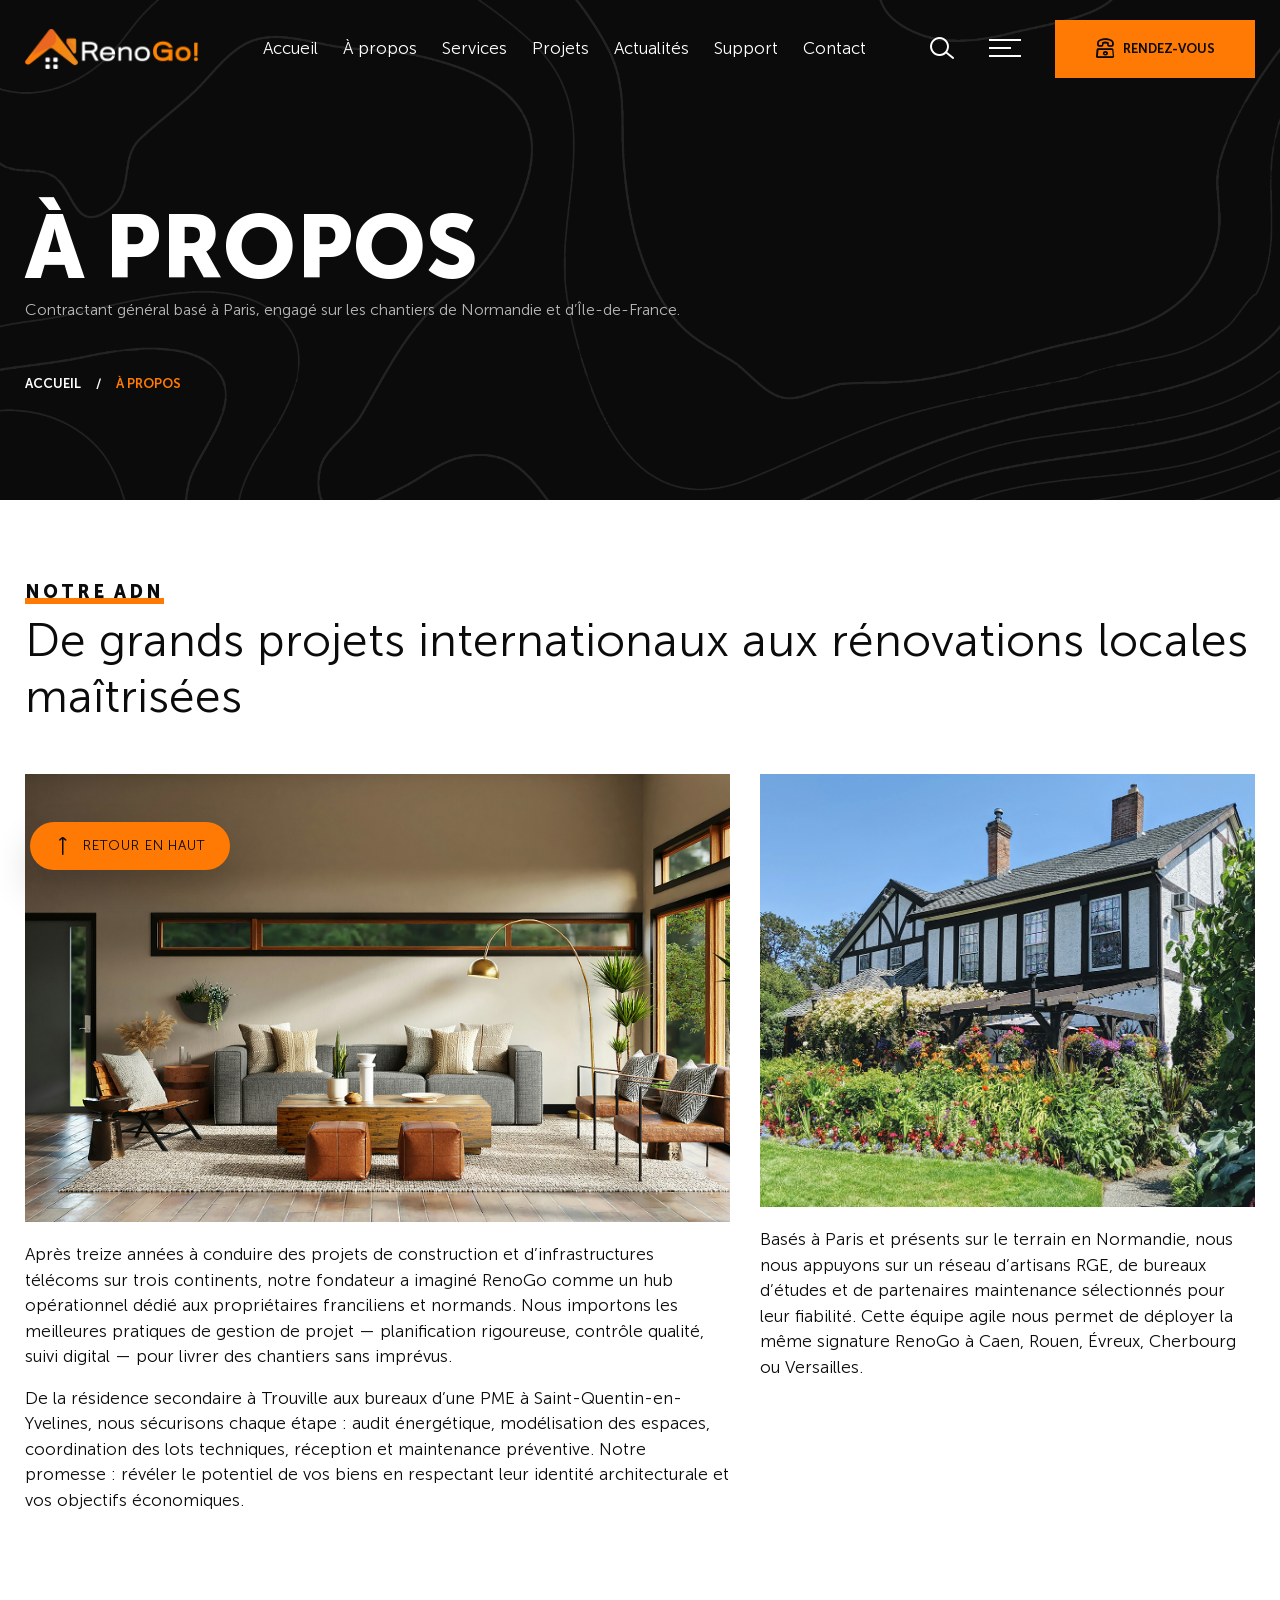
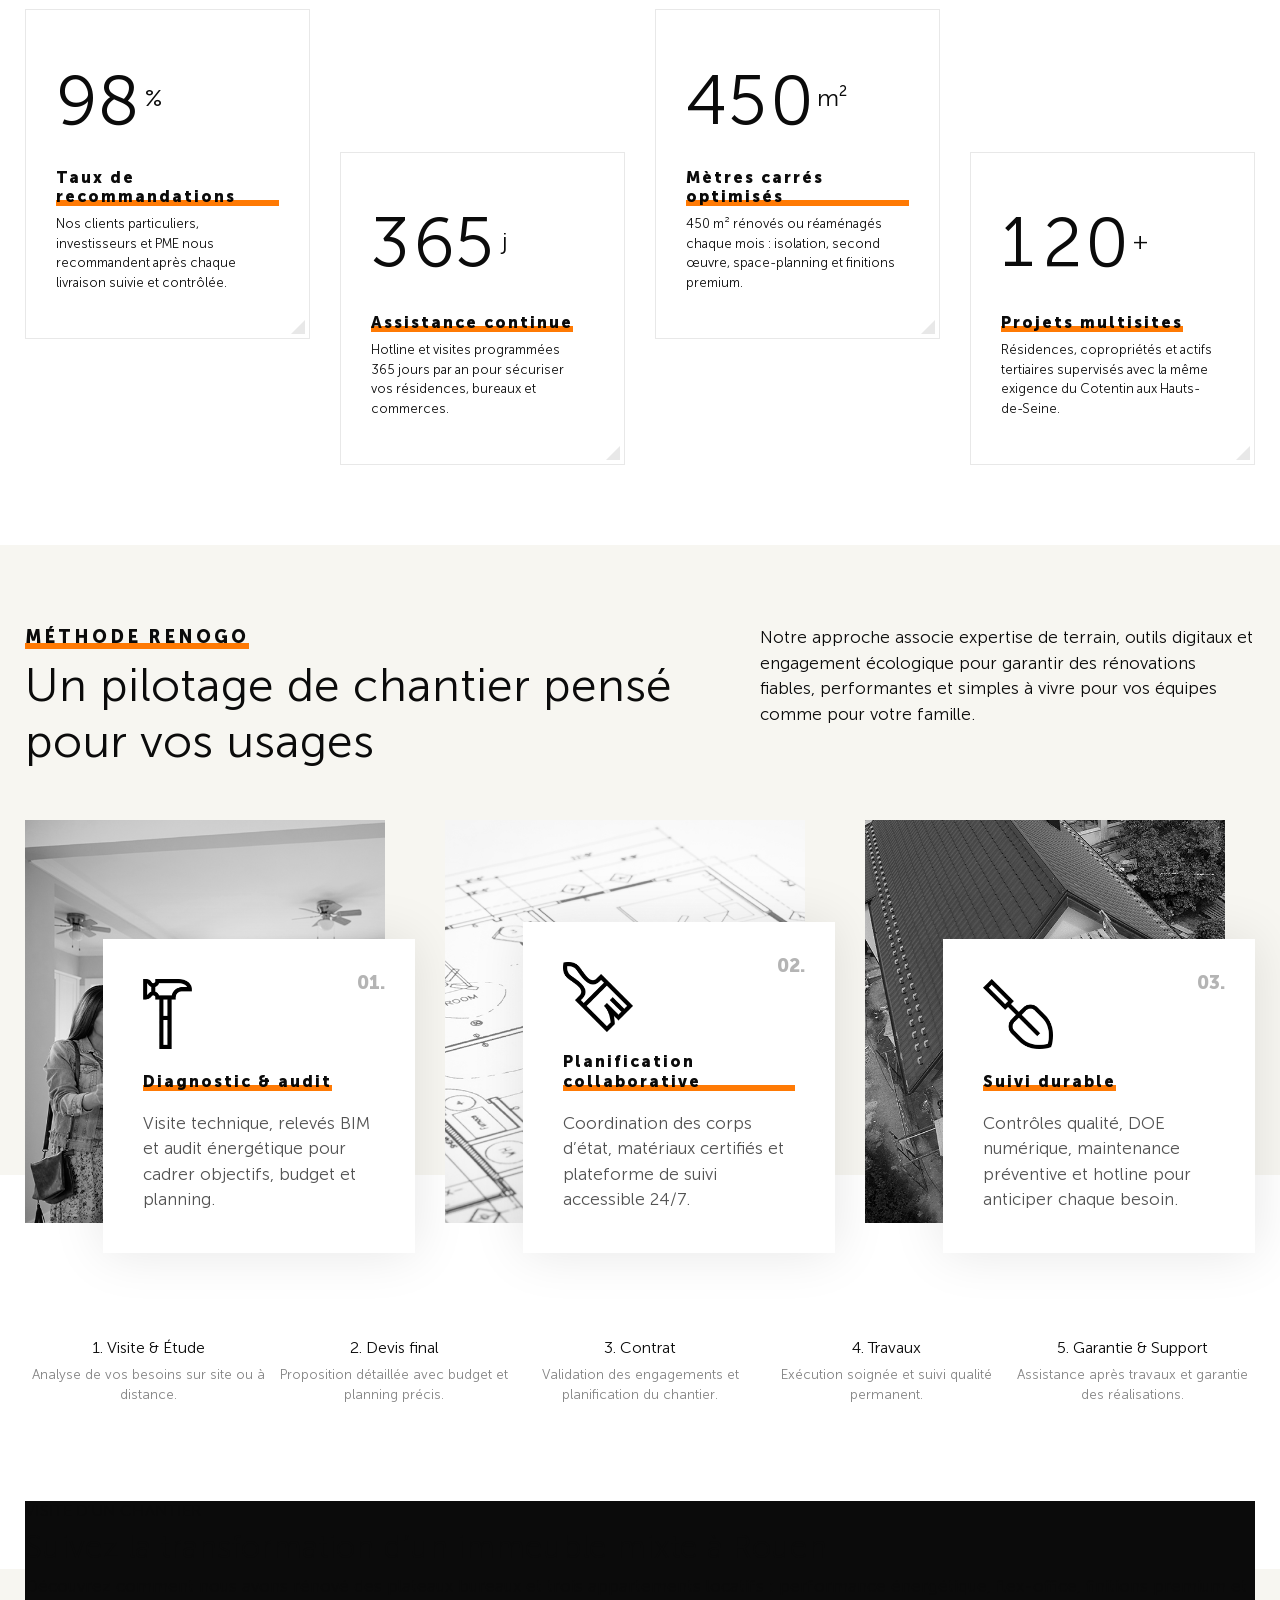
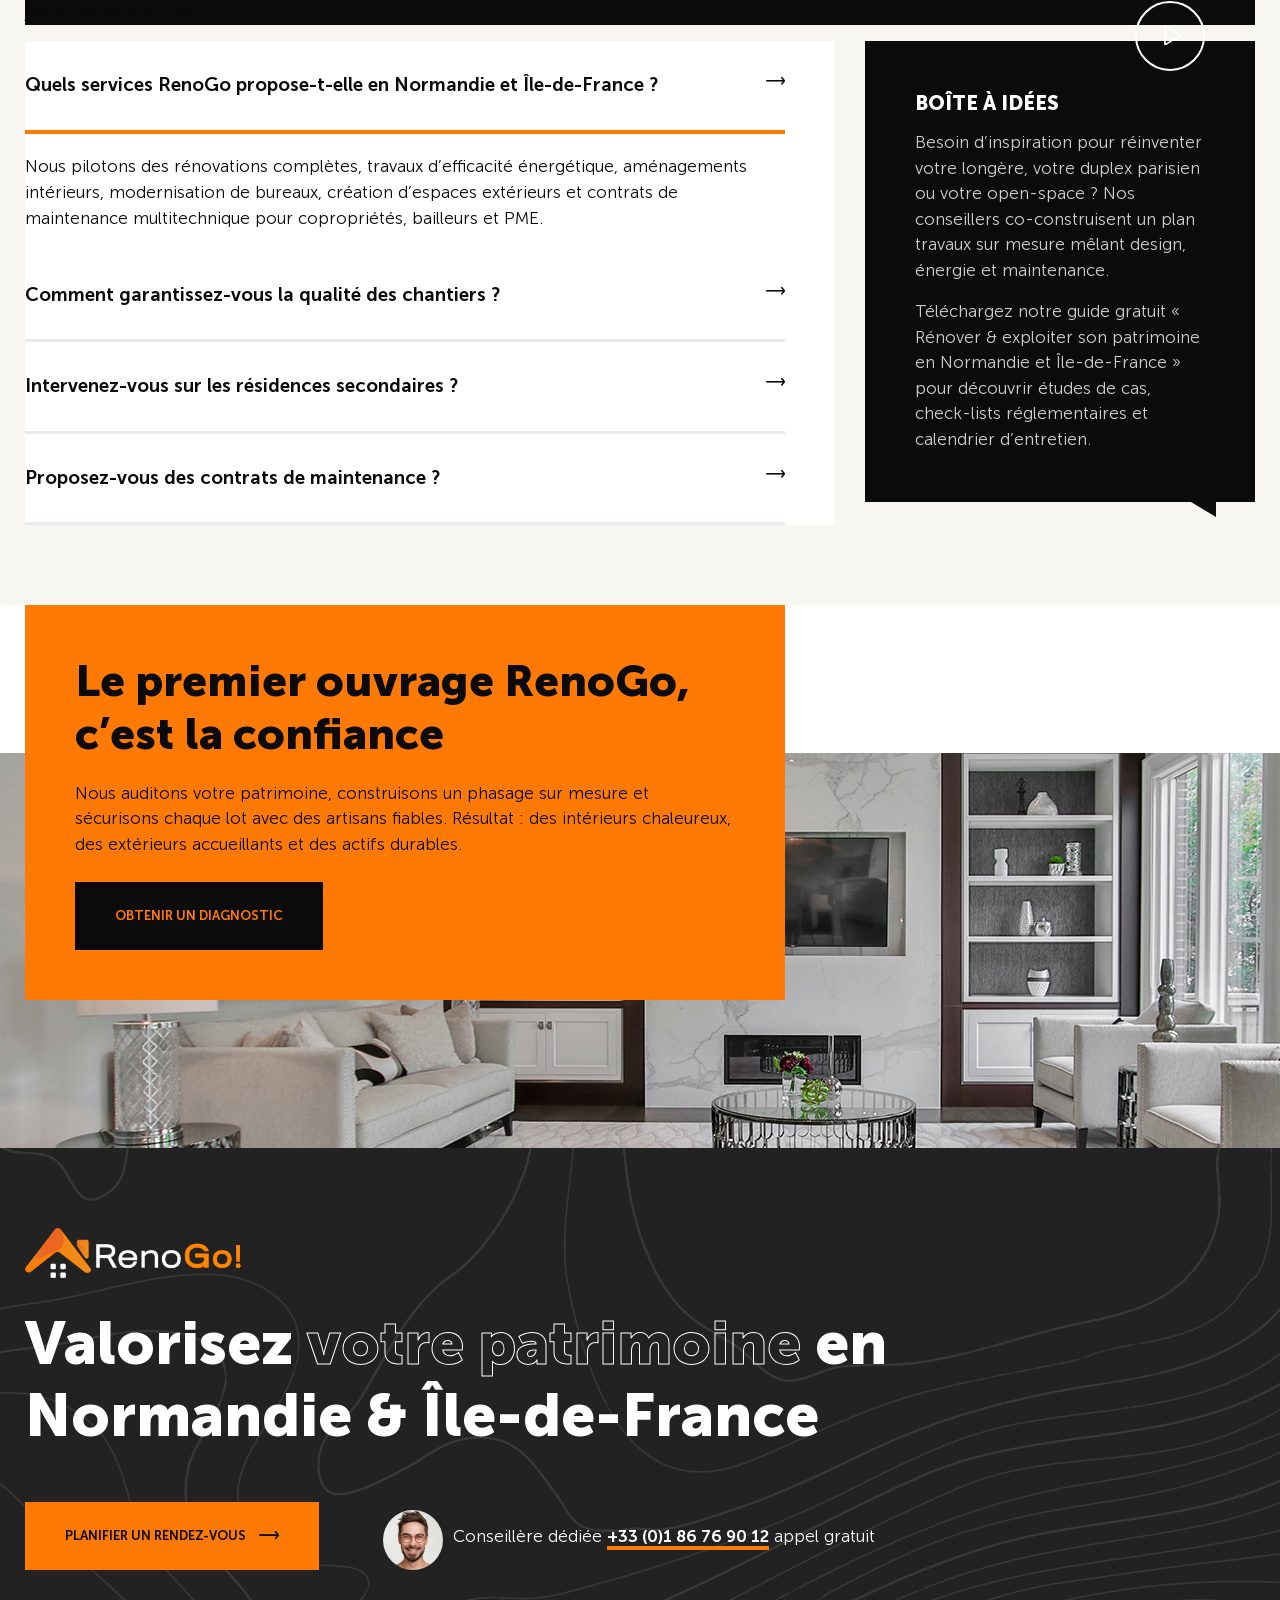
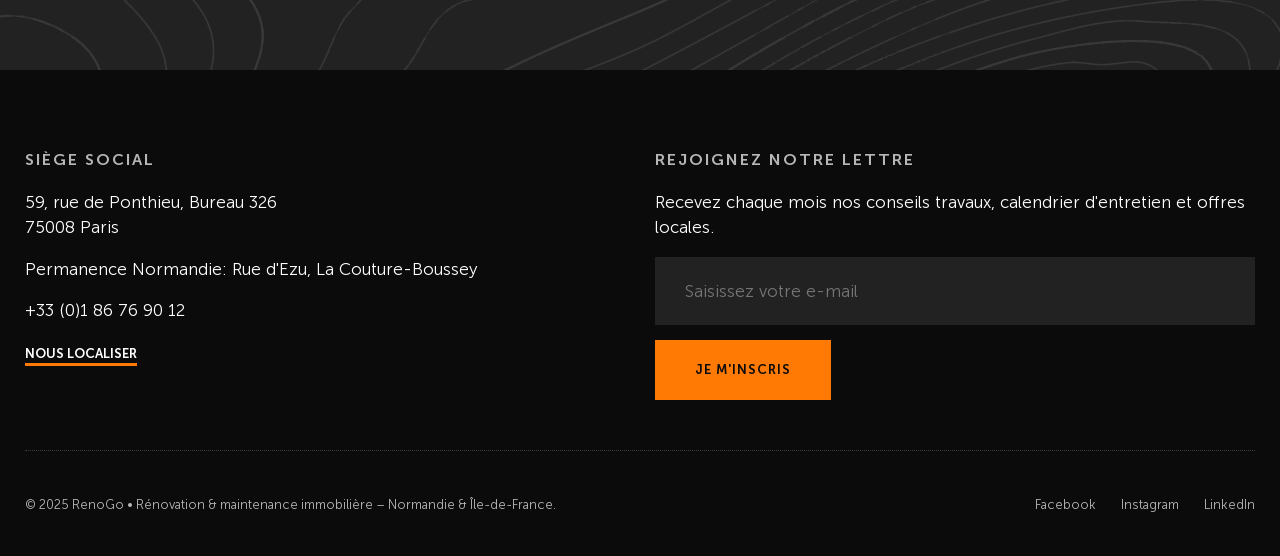
==== about-company.html @ f5f72de5 "steps changes" ====
<!doctype html>
<html lang="en">
<head>
  <meta charset="utf-8">
  <meta name="viewport" content="width=device-width, initial-scale=1, shrink-to-fit=no">
  <meta http-equiv="X-UA-Compatible" content="IE=edge">

  <!-- Primary SEO -->
  <title>À propos de RenoGo • Contractant rénovation & maintenance Normandie – Île-de-France</title>
  <meta name="description" content="Découvrez la vision RenoGo : ingénierie de projets, rénovation énergétique, aménagement d’espaces et maintenance immobilière pour particuliers, PME et bailleurs en Normandie et Île-de-France.">
  <link rel="canonical" href="https://www.renogo.fr/">

  <!-- Indexing -->
  <meta name="robots" content="index, follow, max-snippet:-1, max-image-preview:large, max-video-preview:-1">

  <!-- Language / Region -->
  <meta name="content-language" content="fr-FR">
  <link rel="alternate" href="https://www.renogo.fr/" hreflang="fr-FR">
  <!-- Optional secondary language homepage
  <link rel="alternate" href="https://www.renogo.fr/en/" hreflang="en">
  -->
  <link rel="alternate" href="https://www.renogo.fr/" hreflang="x-default">

  <!-- Theme / PWA basics -->
  <meta name="theme-color" content="#feed01">
  <link rel="manifest" href="/site.webmanifest">

  <!-- Open Graph / Facebook -->
  <meta property="og:locale" content="fr_FR">
  <meta property="og:type" content="website">
  <meta property="og:site_name" content="RenoGo">
  <meta property="og:title" content="À propos de RenoGo • Contractant rénovation Normandie & Île-de-France">
  <meta property="og:description" content="Pilotage de travaux, innovation durable et maintenance immobilière pour logements, bureaux et copropriétés.">
  <meta property="og:url" content="https://www.renogo.fr/">
  <meta property="og:image" content="https://www.renogo.fr/assets/og/renogo-cover.jpg">
  <meta property="og:image:width" content="1200">
  <meta property="og:image:height" content="630">

  <!-- Twitter -->
  <meta name="twitter:card" content="summary_large_image">
  <meta name="twitter:site" content="@renogo">
  <meta name="twitter:title" content="À propos de RenoGo • Contractant rénovation Normandie & Île-de-France">
  <meta name="twitter:description" content="Expertise chantier, efficacité énergétique et services multitechniques pour particuliers et professionnels.">
  <meta name="twitter:image" content="https://www.renogo.fr/assets/og/renogo-cover.jpg">

  <!-- Organization -->
  <meta name="author" content="RenoGo">

  <!-- Favicons (modern set) -->
  <link rel="icon" href="/images/favicon.svg" type="image/svg+xml">
  <link rel="icon" href="/images/favicon-32.png" sizes="32x32" type="image/png">
  <link rel="icon" href="/images/favicon-192.png" sizes="192x192" type="image/png">
  <link rel="apple-touch-icon" href="/images/apple-touch-icon.png" sizes="180x180">
  <meta name="apple-mobile-web-app-title" content="RenoGo">
  <meta name="msapplication-TileColor" content="#feed01">

  <!-- Preconnects (only keep what you really use, e.g., fonts/CDNs) -->
  <!-- <link rel="preconnect" href="https://fonts.gstatic.com" crossorigin> -->
  <!-- <link rel="preconnect" href="https://cdn.jsdelivr.net" crossorigin> -->

  <!-- CSS -->
  <link rel="stylesheet" href="css/lineicons.css">
  <link rel="stylesheet" href="css/odometer.min.css">
  <link rel="stylesheet" href="css/fancybox.min.css">
  <link rel="stylesheet" href="css/swiper.min.css">
  <link rel="stylesheet" href="css/bootstrap.min.css">
  <link rel="stylesheet" href="css/style.css">

  <!-- JSON-LD: Organization / LocalBusiness -->
  <script type="application/ld+json">
  {
    "@context": "https://schema.org",
    "@type": "HomeAndConstructionBusiness",
    "name": "RenoGo",
    "url": "https://www.renogo.fr/",
    "logo": "https://www.renogo.fr/assets/logo/renogo-logo.svg",
    "image": "https://www.renogo.fr/assets/og/renogo-cover.jpg",
    "description": "Rénovation globale, aménagement d’espaces et maintenance immobilière pour maisons, bureaux et copropriétés.",
    "telephone": "+33-1-23-45-67-89",
    "areaServed": "FR",
    "priceRange": "€€",
    "foundingDate": "2025",
    "address": {
      "@type": "PostalAddress",
      "streetAddress": "59, rue de Ponthieu, Bureau 326",
      "postalCode": "75008",
      "addressLocality": "Paris",
      "addressRegion": "Île-de-France",
      "addressCountry": "FR"
    },
    "sameAs": [
      "https://www.linkedin.com/company/renogo",
      "https://facebook.com/renogo",
      "https://instagram.com/renogo"
    ],
    "makesOffer": [{
      "@type": "Offer",
      "itemOffered": {
        "@type": "Service",
        "name": "Rénovation de salle de bain"
      }
    },{
      "@type": "Offer",
      "itemOffered": {
        "@type": "Service",
        "name": "Rénovation de cuisine"
      }
    },{
      "@type": "Offer",
      "itemOffered": {
        "@type": "Service",
        "name": "Peinture & finitions"
      }
    },{
      "@type": "Offer",
      "itemOffered": {
        "@type": "Service",
        "name": "Isolation & efficacité énergétique"
      }
    }]
  }
  </script>

  <!-- JSON-LD: WebSite with SearchAction (if you have on-site search) -->
  <script type="application/ld+json">
  {
    "@context": "https://schema.org",
    "@type": "WebSite",
    "name": "RenoGo",
    "url": "https://www.renogo.fr/",
    "potentialAction": {
      "@type": "SearchAction",
      "target": "https://www.renogo.fr/recherche?q={recherche}",
      "query-input": "required name=recherche"
    }
  }
  </script>
<!-- ===== ASIDE (mobile drawer) ===== -->
<aside class="side-widget">
  <div class="inner">
    <div class="logo">
      <a href="index.html"><img src="images/logo.png" alt="Logo RenoGo"></a>
    </div>

    <div class="hide-mobile">
      <p>
        RenoGo accompagne vos projets de rénovation et d’entretien en Normandie :
        <u>électricité & éclairage</u>, <u>peinture & sols</u>, <u>cloisons & isolation</u>,
        <u>jardinage & aménagement paysager</u>, ainsi que <u>domotique / maison intelligente</u>.
        Des chantiers propres, des délais tenus, un suivi de proximité.
      </p>

      <figure class="gallery">
        <img src="images/slide02.jpg" alt="Avant / après — séjour rénové à Rouen">
        <img src="images/slide03.jpg" alt="Aménagement paysager et terrasse bois à Évreux">
      </figure>

      <h6 class="widget-title">ADRESSE</h6>
      <address class="address">
        <p>59, rue de Ponthieu, Bureau 326<br>75008 Paris</p>
        <p>Coordination des projets en Île-de-France<br>
           Interventions en Normandie (Rouen, Caen, Évreux…)</p>
        <p>+33 2 32 00 00 05</p>
      </address>

      <h6 class="widget-title">SUIVEZ-NOUS</h6>
      <ul class="social-media">
        <li><a href="#" rel="nofollow noopener">Facebook</a></li>
        <li><a href="#" rel="nofollow noopener">Pinterest</a></li>
        <li><a href="#" rel="nofollow noopener">Instagram</a></li>
      </ul>
    </div>
    <!-- end hide-mobile -->

    <!-- MOBILE MENU (shown inside drawer) -->
    <div class="show-mobile">
      <nav class="site-menu" aria-label="Menu principal mobile">
        <ul>
          <li><a href="index.html">Accueil</a></li>
          <li class="has-children">
         <a href="about-company.html">À propos</a></a>
          </li>
          <li><a href="services.html">Services</a></li>
          <li><a href="projects.html">Projets</a></li>
          <li><a href="news.html">Actualités</a></li>
          <li><a href="https://renogo.atlassian.net/servicedesk/customer/portal/2">Support</a></li>
          <li><a href="contact.html">Contact</a></li>
        </ul>
      </nav>
    </div>
    <!-- end show-mobile -->

    <small>© RenoGo</small>
  </div>
  <!-- end inner -->
</aside>
<!-- end side-widget -->


<!-- ===== NAVBAR (desktop / tablet) ===== -->
<nav class="navbar">
  <div class="container">
    <div class="logo">
      <a href="index.html"><img src="images/logo.png" alt="Logo RenoGo"></a>
    </div>

    <div class="site-menu" aria-label="Menu principal">
      <ul>
        <li><a href="index.html">Accueil</a></li>
        <li class="has-children">
          <a href="about-company.html">À propos</a>
        </li>
        <li><a href="services.html">Services</a></li>
        <li><a href="projects.html">Projets</a></li>
        <li><a href="news.html">Actualités</a></li>
        <li><a href="https://renogo.atlassian.net/servicedesk/customer/portal/2">Support</a></li>
        <li><a href="contact.html">Contact</a></li>
      </ul>
    </div>
    <!-- end site-menu -->

    <div class="search"><i class="lni lni-search-alt"></i></div>

    <div class="hamburger" aria-controls="mobile-menu" aria-expanded="false">
      <div id="hamburger"><span></span><span></span><span></span></div>
      <div id="cross"><span></span><span></span></div>
    </div>

    <a href="https://outlook.office.com/book/RDVRenoGo@renogo.fr/?ismsaljsauthenabled" class="navbar-button" target="_blank" rel="noopener">
      <i class="lni lni-phone-set"></i> <span>RENDEZ-VOUS</span>
    </a>
  </div>
</nav>
<!-- end navbar -->
<header class="page-header">
  <div class="container">
    <h1>À PROPOS</h1>
          <h6>Contractant général basé à Paris, engagé sur les chantiers de Normandie et d’Île-de-France.</h6>
          <ul>
                <li><a href="#">ACCUEIL</a></li>
                <li>À PROPOS</li>
          </ul>
  </div>
  <!-- end container -->
</header>
<!-- end page-header -->
<section class="content-section no-bottom-spacing">
  <div class="container">
    <div class="row">
                <div class="col-12">
                         <div class="section-title text-left">
          <h6>NOTRE ADN</h6>
          <h2>De grands projets internationaux aux rénovations locales maîtrisées</h2>
        </div>
        <!-- end section-title -->
                </div>
                <!-- end col-12 -->
                <div class="col-md-7">
                <figure><img src="images/salon.jpg" alt="Équipe RenoGo en intervention"></figure>
                        <p>Après treize années à conduire des projets de construction et d’infrastructures télécoms sur trois continents, notre fondateur a imaginé RenoGo comme un hub opérationnel dédié aux propriétaires franciliens et normands. Nous importons les meilleures pratiques de gestion de projet — planification rigoureuse, contrôle qualité, suivi digital — pour livrer des chantiers sans imprévus.</p>
                        <p>De la résidence secondaire à Trouville aux bureaux d’une PME à Saint-Quentin-en-Yvelines, nous sécurisons chaque étape : audit énergétique, modélisation des espaces, coordination des lots techniques, réception et maintenance préventive. Notre promesse : révéler le potentiel de vos biens en respectant leur identité architecturale et vos objectifs économiques.</p>
                </div>
                <!-- end col-7 -->
                <div class="col-md-5">
                <figure><img src="images/jardin-a-propos.jpg" alt="Services RenoGo"></figure>
                        <p>Basés à Paris et présents sur le terrain en Normandie, nous nous appuyons sur un réseau d’artisans RGE, de bureaux d’études et de partenaires maintenance sélectionnés pour leur fiabilité. Cette équipe agile nous permet de déployer la même signature RenoGo à Caen, Rouen, Évreux, Cherbourg ou Versailles.</p>
                </div>
                <!-- end col-5 -->
          </div>
    <!-- end row -->
  </div>
  <!-- end container -->
</section>
<!-- end content-section -->
<section class="content-section ">
  <div class="container">
    <div class="row">
      <div class="col-lg-3 col-md-6">
        <div class="counter-box"> <span class="odometer" data-count="98" data-status="yes">0</span> <span class="value">%</span>
          <h6>Taux de recommandations</h6>
          <p>Nos clients particuliers, investisseurs et PME nous recommandent après chaque livraison suivie et contrôlée.</p>
        </div>
        <!-- end counter-box -->
      </div>
      <!-- end col-3 -->
      <div class="col-lg-3 col-md-6">
        <div class="counter-box"> <span class="odometer" data-count="365" data-status="yes">0</span> <span class="value">j</span>
          <h6>Assistance continue</h6>
          <p>Hotline et visites programmées 365 jours par an pour sécuriser vos résidences, bureaux et commerces.</p>
        </div>
        <!-- end counter-box -->
      </div>
      <!-- end col-3 -->
      <div class="col-lg-3 col-md-6">
        <div class="counter-box"> <span class="odometer" data-count="450" data-status="yes">0</span> <span class="value">m²</span>
          <h6>Mètres carrés optimisés</h6>
          <p>450 m² rénovés ou réaménagés chaque mois : isolation, second œuvre, space-planning et finitions premium.</p>
        </div>
        <!-- end counter-box -->
      </div>
      <!-- end col-3 -->
      <div class="col-lg-3 col-md-6">
        <div class="counter-box"> <span class="odometer" data-count="120" data-status="yes">0</span> <span class="value">+</span>
          <h6>Projets multisites</h6>
          <p>Résidences, copropriétés et actifs tertiaires supervisés avec la même exigence du Cotentin aux Hauts-de-Seine.</p>
        </div>
        <!-- end counter-box -->
      </div>
      <!-- end col-3 -->
    </div>
    <!-- end row -->
  </div>
  <!-- end container -->
</section>
<!-- end content-section -->
<section class="content-section white-space-bottom" data-background="#f7f6f1">
  <div class="container">
    <div class="row">
                <div class="col-lg-7">
        <div class="section-title text-left">
          <h6>MÉTHODE RENOGO</h6>
          <h2>Un pilotage de chantier pensé pour vos usages</h2>
        </div>
        <!-- end section-title -->
      </div>
      <!-- end col-7 -->
      <div class="col-lg-5">
        <p>Notre approche associe expertise de terrain, outils digitaux et engagement écologique pour garantir des rénovations fiables, performantes et simples à vivre pour vos équipes comme pour votre famille.</p>
      </div>
      <!-- end col-5 -->
                <div class="col-lg-4">
                <div class="step-box">
                        <figure class="image"><img src="images/step011.jpg" alt="Étude personnalisée RenoGo"></figure>
                        <div class="content">
                                <span>01.</span>
                        <figure class="icon"><img src="images/icon01.png" alt="Icône écoute"></figure>
                                <h6>Diagnostic & audit</h6>
                                <p>Visite technique, relevés BIM et audit énergétique pour cadrer objectifs, budget et planning.</p>
                        </div>
                                <!-- end content -->
                        </div>
                        <!-- end step-box -->
                </div>
                <!-- end col-4 -->
                <div class="col-lg-4">
                        <div class="step-box">
                        <figure class="image"><img src="images/step012.jpg" alt="Chantier coordonné"></figure>
                        <div class="content">
                                <span>02.</span>
                        <figure class="icon"><img src="images/icon02.png" alt="Icône organisation"></figure>
                                <h6>Planification collaborative</h6>
                                <p>Coordination des corps d’état, matériaux certifiés et plateforme de suivi accessible 24/7.</p>
                        </div>
                                <!-- end content -->
                        </div>
                        <!-- end step-box -->
                </div>
                <!-- end col-4 -->
                <div class="col-lg-4">
                        <div class="step-box">
                        <figure class="image"><img src="images/step013.jpg" alt="Partenariat durable"></figure>
                        <div class="content">
                                <span>03.</span>
                        <figure class="icon"><img src="images/icon03.png" alt="Icône partenariat"></figure>
                                <h6>Suivi durable</h6>
                                <p>Contrôles qualité, DOE numérique, maintenance préventive et hotline pour anticiper chaque besoin.</p>
                        </div>
                                <!-- end content -->
                        </div>
                        <!-- end step-box -->
                </div>
                <!-- end col-4 -->
          </div>
          <!-- end row -->
  </div>
  <!-- end container -->
</section>
<!-- end content-section -->
<div class="content-section no-spacing">
  <div class="container">
    <div class="row no-gutters process-steps">
      <div class="col">
        <div class="sales-team">
          <div class="infos">
            <h6>1. Visite & Étude</h6>
            <small>Analyse de vos besoins sur site ou à distance.</small>
          </div>
        </div>
      </div>
      <div class="col">
        <div class="sales-team">
          <div class="infos">
            <h6>2. Devis final</h6>
            <small>Proposition détaillée avec budget et planning précis.</small>
          </div>
        </div>
      </div>
      <div class="col">
        <div class="sales-team">
          <div class="infos">
            <h6>3. Contrat</h6>
            <small>Validation des engagements et planification du chantier.</small>
          </div>
        </div>
      </div>
      <div class="col">
        <div class="sales-team">
          <div class="infos">
            <h6>4. Travaux</h6>
            <small>Exécution soignée et suivi qualité permanent.</small>
          </div>
        </div>
      </div>
      <div class="col">
        <div class="sales-team">
          <div class="infos">
            <h6>5. Garantie & Support</h6>
            <small>Assistance après travaux et garantie des réalisations.</small>
          </div>
        </div>
      </div>
    </div>
    <!-- end row -->
  </div>
  <!-- end container -->
</div>
<!-- end content-section -->
<section class="content-section white-space-top" data-background="#f7f6f1">
  <div class="container">
    <div class="row">
      <div class="col-12">
        <div class="video-box"> <a href="videos/video01.mp4" data-fancybox data-width="640" data-height="360" class="play-btn"><i class="lni lni-play"></i></a>
          <h6>VISITE D'UN CHANTIER</h6>
          <h2>Suivez la transformation d’un immeuble mixte à Rouen</h2>
          <p>Découvrez comment nous avons rénové des plateaux bureaux et trois appartements locatifs : performance énergétique, flex-office, finitions premium et jardin partagé sur toit.</p>
        </div>
        <!-- end video-box -->
      </div>
      <!-- end col-12 -->
    </div>
    <!-- end row -->
    <div class="row">
      <div class="col-lg-8">
        <div class="accordion" id="accordion" role="tablist">
            <div class="card">
              <div class="card-header" role="tab" id="headingOne"> <a data-toggle="collapse" href="#collapseOne" aria-expanded="true" aria-controls="collapseOne"> Quels services RenoGo propose-t-elle en Normandie et Île-de-France ? <i class="lni lni-arrow-right"></i></a> </div>
              <div id="collapseOne" class="collapse show" role="tabpanel" aria-labelledby="headingOne" data-parent="#accordion">
                <div class="card-body"> Nous pilotons des rénovations complètes, travaux d’efficacité énergétique, aménagements intérieurs, modernisation de bureaux, création d’espaces extérieurs et contrats de maintenance multitechnique pour copropriétés, bailleurs et PME.</div>
                <!-- end card-body -->
              </div>
              <!-- end collapse -->
            </div>
            <!-- end card -->
            <div class="card">
              <div class="card-header" role="tab" id="headingTwo"> <a class="collapsed" data-toggle="collapse" href="#collapseTwo" aria-expanded="false" aria-controls="collapseTwo"> Comment garantissez-vous la qualité des chantiers ? <i class="lni lni-arrow-right"></i></a> </div>
              <div id="collapseTwo" class="collapse" role="tabpanel" aria-labelledby="headingTwo" data-parent="#accordion">
                <div class="card-body"> Chaque projet est suivi par un chef de projet dédié, épaulé par des artisans certifiés RGE, Qualifelec et Qualibat. Planning prévisionnel, point hebdomadaire et carnet de chantier numérique garantissent transparence et maîtrise des coûts.</div>
                <!-- end card-body -->
              </div>
              <!-- end collapse -->
            </div>
            <!-- end card -->
            <div class="card">
              <div class="card-header" role="tab" id="headingThree"> <a class="collapsed" data-toggle="collapse" href="#collapseThree" aria-expanded="false" aria-controls="collapseThree"> Intervenez-vous sur les résidences secondaires ? <i class="lni lni-arrow-right"></i></a> </div>
              <div id="collapseThree" class="collapse" role="tabpanel" aria-labelledby="headingThree" data-parent="#accordion">
                <div class="card-body"> Oui, c’est même notre spécialité. Nous gérons les clés, organisons les réunions de chantier à distance et installons des solutions smart home pour contrôler chauffage, humidité, sécurité et arrosage.</div>
                <!-- end card-body -->
              </div>
              <!-- end collapse -->
            </div>
            <!-- end card -->
            <div class="card">
              <div class="card-header" role="tab" id="headingFour"> <a class="collapsed" data-toggle="collapse" href="#collapseFour" aria-expanded="false" aria-controls="collapseFour"> Proposez-vous des contrats de maintenance ? <i class="lni lni-arrow-right"></i></a> </div>
              <div id="collapseFour" class="collapse" role="tabpanel" aria-labelledby="headingFour" data-parent="#accordion">
                <div class="card-body"> Nous proposons des formules préventives et correctives pour copropriétés, bureaux, commerces et hôtels. Jardin, éclairage, CVC, SSI, domotique et contrôles réglementaires : RenoGo s’occupe de tout pour sécuriser vos actifs.</div>
                <!-- end card-body -->
              </div>
              <!-- end collapse -->
            </div>
            <!-- end card -->
          </div>
          <!-- end accordion -->
                </div>
                <!-- end col-8 -->
                <div class="col-lg-4">
                <div class="info-box-dark">
                        <h6>BOÎTE À IDÉES</h6>
                        <p>Besoin d’inspiration pour réinventer votre longère, votre duplex parisien ou votre open-space ? Nos conseillers co-construisent un plan travaux sur mesure mêlant design, énergie et maintenance.</p>
                        <p>Téléchargez notre guide gratuit « Rénover & exploiter son patrimoine en Normandie et Île-de-France » pour découvrir études de cas, check-lists réglementaires et calendrier d’entretien.</p>
                        </div>
                        <!-- end info-box-dark -->
                </div>
                <!-- end col-4 -->
    </div>
    <!-- end row -->
  </div>
  <!-- end container -->
</section>
<!-- end content-section -->
        <section class="content-section no-spacing white-space-top" data-background="images/section-bg02.jpg">
                <div class="container">
                        <div class="row">
                                <div class="col-lg-8">
                                <div class="cta-box-yellow">
                                        <h4>Le premier ouvrage RenoGo, c’est la confiance</h4>
                                        <p>Nous auditons votre patrimoine, construisons un phasage sur mesure et sécurisons chaque lot avec des artisans fiables. Résultat : des intérieurs chaleureux, des extérieurs accueillants et des actifs durables.</p>
                                        <a href="contact.html" class="button">OBTENIR UN DIAGNOSTIC</a>
                                        </div>
                                        <!-- end cta-box-yellow -->
                                </div>
                                <!-- end col-8 -->
                        </div>
                        <!-- end row -->
                </div>
                <!-- end container -->
        </section>
<!-- end content-section -->
 <section class="footer-bar">
          <div class="container">
    <div class="row">
      <div class="col-12">

          <figure class="logo"> <img src="images/logo.png" alt="Logo RenoGo"></figure>
          <h2>Valorisez <b>votre patrimoine</b> en Normandie & Île-de-France</h2>
          <a href="contact.html" class="button">PLANIFIER UN RENDEZ-VOUS <i class="lni lni-arrow-right"></i></a>
                  <div class="sales-representive">
                        <figure>
                                <img src="images/author01.jpg" alt="Conseiller RenoGo">
                          </figure>Conseillère dédiée

                          <b>+33 (0)1 86 76 90 12</b> appel gratuit
                  </div>
                  <!-- end sales-representive -->
                </div>
                <!-- end col-12  -->
    </div>
    <!-- end row -->
  </div>
  <!-- end container -->

                </section>
        <!-- end footer-bar -->

<footer class="footer">
  <div class="container">
    <div class="row">
      <div class="col-lg-6 col-md-6">
        <h6 class="widget-title">SIÈGE SOCIAL</h6>
        <address><p>59, rue de Ponthieu, Bureau 326<br>75008 Paris</p>
                  <p>Permanence Normandie: Rue d'Ezu, La Couture-Boussey</p>
                  <p>+33 (0)1 86 76 90 12</p>
                        <a href="https://www.google.com/maps/search/?api=1&query=59+rue+de+Ponthieu+Bureau+326+75008+Paris" data-fancybox data-width="640" data-height="360">NOUS LOCALISER</a>
                        </address>
      </div>
      <!-- end col-6 -->
                <div class="col-lg-6">
        <h6 class="widget-title">REJOIGNEZ NOTRE LETTRE</h6>
       <p>Recevez chaque mois nos conseils travaux, calendrier d'entretien et offres locales.</p>
                        <form>
                        <input type="email" placeholder="Saisissez votre e-mail">
                                <input type="submit" value="JE M'INSCRIS">
                        </form>
      </div>
      <!-- end col-6 -->
                <div class="col-12">
                        <div class="footer-bottom">
                                <span>© 2025 RenoGo • Rénovation & maintenance immobilière – Normandie & Île-de-France.</span>
                                <ul>
                                <li><a href="#">Facebook</a></li>
                                <li><a href="#">Instagram</a></li>
                                <li><a href="#">LinkedIn</a></li>
                                </ul>
                        </div>
                        <!-- end footer-bottom -->
                </div>
                <!-- end col-12  -->
    </div>
    <!-- end row -->
  </div>
  <!-- end container -->
        <a href="#" class="scroll-top" aria-label="Retour en haut de la page"><i class="lni lni-arrow-up"></i>
        <small>Retour en haut</small>
        </a>
        <!-- end scroll-top -->
</footer>
<!-- end footer -->
        <div id="sales-specialist-form">
                <form>
                        <div class="form-group">
                        <span>Nom complet</span>
                                <input type="text" placeholder="Votre nom et prénom">
                        </div>
                        <!-- end form-group -->
                        <div class="form-group">
                        <span>Numéro de téléphone</span>
                                <input type="text" placeholder="Votre numéro">
                        </div>
                        <!-- end form-group -->
                        <div class="form-group">
                        <span>Adresse e-mail</span>
                                <input type="email" placeholder="Votre e-mail">
                        </div>
                        <!-- end form-group -->
                        <div class="form-group">
                                <input type="submit" value="ÊTRE RAPPELÉ">
                        </div>
                        <!-- end form-group -->
                </form>
        </div>
        <!-- end sales-specialist-form -->

<!-- JS FILES -->
<script src="js/jquery.min.js"></script>
<script src="js/bootstrap.min.js"></script>
<script src="js/swiper.min.js"></script>
<script src="js/fancybox.min.js"></script>
<script src="js/odometer.min.js"></script>
<script src="js/isotope.min.js"></script>
<script src="js/scripts.js"></script>
</body>
</html>
---- css/style.css ----
/*

@Author: Themezinho
@URL: http://www.themezinho.net

This file contains the styling for the actual theme, this
is the file you need to edit to change the look of the
theme.


	// Table of contents //

		01. CUSTOM FONTS
		02. BODY
		03. HTML TAGS
		04. FORM ELEMENTS
		05. LINKS
		06. CUSTOM CLASSES
		07. SPACINGS
		08. CUSTOM CONTAINER
		09. ODOMETER
		10. SWIPER BULLETS
		11. HAMBURGER
		12. ACCORDION
		13. SEARCH BOX
		14. SIDE WIDGET
		15. CUSTOM BUTTON
		16. WHITE SPACES
		17. PAGE TRANSITION
		18. NAVBAR
		19. SLIDER
		20. PAGE HEADER
		21. CONTENT SECTION
		22. SECTION TITLE
		23. ICON CONTENT
		24. SIDE IMAGE
		25. COUNTER BOX
		26. CONTACT FORM
		27. GOOGLE MAPS
		28. ISOTOPE FILTER
		29. PROJECTS
		30. PROJECT TEXT
		31. PROJECT SLIDER
		32. SECTOR BOX
		33. CALCULATOR
		34. STEP BOX
		35. INFO BOX DARK
		36. CTA YELLOW BOX
		37.SERVICE LIST BOX
		38.CUSTOM LIST
		39.CERTIFICATE
		40.OUR HISTORY
		41.CORE VALUES BOX
		42.DIRECTOR TEAM
		43.SALES TEAM
		44.TAB CONTENT
		45.VIDEO BOX
		46.TESTIMONIALS SLIDER
		47.LOGO ITEMS
		48.RECENT NEWS
		49.NEWS BOX
		50.SIDEBAR
		51.PAGINATION
		52.FOOTER
		53. RESPONSIVE MEDIUM FIXES
		54. RESPONSIVE TABLET FIXES
		55. RESPONSIVE MOBILE FIXES



*/
/* CUSTOM FONTS */
@font-face {
  font-family: "Museo Sans";
  src: url("../fonts/MuseoSans-300.eot");
  src: url("../fonts/MuseoSans-300.eot?#iefix") format("embedded-opentype"), url("../fonts/MuseoSans-300.woff2") format("woff2"), url("../fonts/MuseoSans-300.woff") format("woff"), url("../fonts/MuseoSans-300.ttf") format("truetype");
  font-weight: 400;
  font-style: normal;
  font-display: swap;
}
@font-face {
  font-family: "Museo Sans";
  src: url("../fonts/MuseoSans-700.eot");
  src: url("../fonts/MuseoSans-700.eot?#iefix") format("embedded-opentype"), url("../fonts/MuseoSans-700.woff2") format("woff2"), url("../fonts/MuseoSans-700.woff") format("woff"), url("../fonts/MuseoSans-700.ttf") format("truetype");
  font-weight: 600;
  font-style: normal;
  font-display: swap;
}
@font-face {
  font-family: "Museo Sans";
  src: url("../fonts/MuseoSans-900.eot");
  src: url("../fonts/MuseoSans-900.eot?#iefix") format("embedded-opentype"), url("../fonts/MuseoSans-900.woff2") format("woff2"), url("../fonts/MuseoSans-900.woff") format("woff"), url("../fonts/MuseoSans-900.ttf") format("truetype");
  font-weight: 800;
  font-style: normal;
  font-display: swap;
}
* {
  outline: none !important;
}

.reno { color: white; }
.go { color: #ff7a04; }


body {
  margin: 0;
  padding: 0;
  font-family: "Museo Sans";
  font-size: 17px;
  color: #0b0b0b;
  -webkit-font-smoothing: antialiased;
  text-rendering: optimizeLegibility;
  -moz-osx-font-smoothing: grayscale;
  overflow-x: hidden;
}

/* HTML TAGS */
img {
  max-width: 100%;
}

figure {
  margin-bottom: 20px;
}

/* FORM ELEMENTS */
input[type=text], input[type=email], input[type=search], input[type=password] {
  width: 420px;
  max-width: 100%;
  height: 68px;
  border: 2px solid #e8e8e8;
  padding: 0 30px;
}

input[type=submit], input[type=button], button[type=button], button[type=submit] {
  height: 68px;
  border: none;
  background: #ff7a04;
  color: #0b0b0b;
  font-weight: 800;
  font-size: 13px;
  padding: 0 50px;
  letter-spacing: 1px;
}

textarea {
  width: 420px;
  max-width: 100%;
  height: 128px;
  border: 2px solid #e8e8e8;
  padding: 30px;
}

/* LINKS */
a {
  color: #0b0b0b;
}

a:hover {
  text-decoration: underline;
  color: #0b0b0b;
}

/* CUSTOM CLASSES */
.overflow {
  overflow: hidden;
}

/* SPACINGS */
.no-spacing {
  margin: 0 !important;
  padding: 0 !important;
}

.no-bottom-spacing {
  margin-bottom: 0 !important;
  padding-bottom: 0 !important;
}

/* CUSTOM CONTAINER */
@media (min-width: 1170px) {
  .container {
    max-width: 1100px;
  }
}
@media (min-width: 1280px) {
  .container {
    max-width: 1260px;
  }
}
/* ODOMETER */
.odometer-formatting-mark {
  display: none;
}

.odometer.odometer-auto-theme, .odometer.odometer-theme-car {
  padding: 0;
}

.odometer.odometer-auto-theme .odometer-digit, .odometer.odometer-theme-car .odometer-digit {
  padding: 0;
}

.odometer.odometer-auto-theme .odometer-digit .odometer-value, .odometer.odometer-theme-car .odometer-digit .odometer-value {
  text-indent: -5px;
}

.odometer.odometer-auto-theme .odometer-digit .odometer-digit-inner, .odometer.odometer-theme-car .odometer-digit .odometer-digit-inner {
  left: 0;
}

.odometer.odometer-auto-theme .odometer-digit .odometer-value, .odometer.odometer-theme-car .odometer-digit .odometer-value {
  text-indent: 0;
}

/* SWIPER BULLETS */
.swiper-pagination {
  width: 100%;
  display: block;
  position: relative;
  text-align: center;
}
.swiper-pagination .swiper-pagination-bullet {
  width: 50px;
  height: 4px;
  border-radius: 0 !important;
}
.swiper-pagination .swiper-pagination-bullet-active {
  background: #ff7a04;
}

/* HAMBURGER */
.hamburger {
  width: 32px;
  height: 38px;
  position: relative;
  cursor: pointer;
  display: inline-block;
  padding-top: 3px;
}
.hamburger span {
  display: block;
  background: #fff;
}
.hamburger #hamburger {
  position: absolute;
  height: 100%;
  width: 100%;
}
.hamburger #hamburger span {
  width: 100%;
  height: 2px;
  position: relative;
  top: 0;
  left: 0;
  margin: 6px 0;
  transition: width ease 0.25s;
}
.hamburger #hamburger span:nth-child(1) {
  transition-delay: 0.5s;
  width: 100%;
}
.hamburger #hamburger span:nth-child(2) {
  transition-delay: 0.625s;
  width: 70%;
}
.hamburger #hamburger span:nth-child(3) {
  transition-delay: 0.75s;
  width: 100%;
  left: 0;
}
.hamburger #cross {
  position: absolute;
  height: 34px;
  width: 34px;
  transform: rotate(45deg);
  left: -2px;
  top: 2px;
}
.hamburger #cross span:nth-child(1) {
  height: 0%;
  width: 2px;
  position: absolute;
  top: 0;
  right: 16px;
  transition-delay: 0s;
  transition: height ease 0.25s;
}
.hamburger #cross span:nth-child(2) {
  width: 0%;
  height: 2px;
  position: absolute;
  left: 0;
  top: 16px;
  transition-delay: 0.25s;
  transition: width ease 0.25s;
}

.hamburger.open #hamburger span {
  width: 0%;
}
.hamburger.open #hamburger span:nth-child(1) {
  transition-delay: 0s;
}
.hamburger.open #hamburger span:nth-child(2) {
  transition-delay: 0.125s;
}
.hamburger.open #hamburger span:nth-child(3) {
  transition-delay: 0.25s;
}
.hamburger.open #cross span:nth-child(1) {
  height: 100%;
  transition-delay: 0.625s;
}
.hamburger.open #cross span:nth-child(2) {
  width: 100%;
  transition-delay: 0.375s;
}

/* ACCORDION */
.accordion {
  width: 100%;
  float: left;
  background: #fff;
  padding: 0;
  padding-right: 50px;
}
.accordion .card {
  background: none;
  border-radius: 0;
  border: none;
}
.accordion .card .card-header {
  background: none;
  padding: 0;
  border: none;
}
.accordion .card .card-header a {
  width: 100%;
  float: left;
  font-weight: 600;
  padding: 30px 0;
  color: #0b0b0b;
  font-weight: 600;
  border-bottom: 4px solid #eaebee;
  font-size: 19px;
}
.accordion .card .card-header a i {
  float: right;
}
.accordion .card .card-header a:hover {
  border-color: #ff7a04;
  text-decoration: none;
}
.accordion .card .card-body {
  width: 100%;
  line-height: 26px;
  padding: 20px 0;
}
.accordion .card [aria-expanded=true] {
  border-color: #ff7a04 !important;
}

/* SEARCH BOX */
.search-box {
  width: 100%;
  height: 100vh;
  display: flex;
  flex-wrap: wrap;
  align-items: center;
  justify-content: center;
  position: fixed;
  left: 0;
  top: 0;
  z-index: 3;
  background: #0b0b0b;
  -webkit-transition: all 0.3s ease;
  -moz-transition: all 0.3s ease;
  transition: all 0.3s ease;
  transition-duration: 500ms;
  -webkit-transition-duration: 500ms;
  transition-timing-function: cubic-bezier(0.86, 0, 0.07, 1);
  -webkit-transition-timing-function: cubic-bezier(0.86, 0, 0.07, 1);
  opacity: 0;
  visibility: hidden;
  color: #fff;
}
.search-box .inner {
  width: 50vw;
  max-width: 700px;
  margin: 0 auto;
  text-align: center;
}
.search-box .inner form {
  width: 100%;
  display: block;
}
.search-box .inner form input[type=search] {
  width: 100%;
  height: 70px;
  border: none;
  border-bottom: 4px solid #232222;
  background: none;
  font-size: 20px;
  margin-bottom: 30px;
  color: #fff;
}
.search-box .inner form input[type=submit] {
  height: 70px;
  background: #ff7a04;
  border: none;
  font-weight: 600;
  padding: 0 60px;
}
.search-box.active {
  opacity: 1;
  visibility: visible;
}

/* SIDE WIDGET */
.side-widget {
  width: 400px;
  height: 100vh;
  max-width: 100%;
  display: flex;
  flex-wrap: wrap;
  align-items: center;
  position: fixed;
  left: -100%;
  top: 0;
  -webkit-transition: all 0.3s ease;
  -moz-transition: all 0.3s ease;
  transition: all 0.3s ease;
  transition-duration: 500ms;
  -webkit-transition-duration: 500ms;
  transition-timing-function: cubic-bezier(0.86, 0, 0.07, 1);
  -webkit-transition-timing-function: cubic-bezier(0.86, 0, 0.07, 1);
  background: #232222;
  background-image: url("../images/header-pattern.png");
  background-position: center;
  background-size: cover;
  z-index: 5;
  box-shadow: 0 0 60px #000;
  padding: 20px 30px;
  color: #fff;
}
.side-widget .inner {
  display: inline-block;
  overflow-y: auto;
}
.side-widget .logo {
  width: 100%;
  display: block;
  margin-bottom: 40px;
}
.side-widget .logo img {
  height: 40px;
}
.side-widget .show-mobile {
  display: none;
}
.side-widget .hide-mobile {
  display: block;
  overflow-x: hidden;
}
.side-widget .gallery {
  display: flex;
  flex-wrap: wrap;
  margin-left: -3px;
  margin-right: -3px;
}
.side-widget .gallery img {
  width: 50%;
  padding: 0 3px;
}
.side-widget p {
  width: 100%;
  display: block;
}
.side-widget .widget-title {
  width: 100%;
  display: block;
  font-weight: 600;
  color: #ff7a04;
  font-size: 13px;
  margin-bottom: 10px;
  margin-top: 20px;
}
.side-widget .address {
  width: 100%;
  display: block;
  margin-top: 20px;
}
.side-widget .social-media {
  width: 100%;
  display: block;
  margin: 0;
  padding: 0;
}
.side-widget .social-media li {
  display: inline-block;
  margin-right: 20px;
  padding: 0;
  list-style: none;
}
.side-widget .social-media li a {
  color: #fff;
  font-size: 13px;
  font-weight: 600;
}
.side-widget .languages {
  width: 100%;
  display: block;
  margin-bottom: 20px;
  margin-top: 20px;
}
.side-widget .languages ul {
  width: 100%;
  display: block;
  margin: 0;
  padding: 0;
}
.side-widget .languages ul li {
  display: inline-block;
  margin-right: 10px;
  padding: 0;
  list-style: none;
}
.side-widget .languages ul li a {
  color: #fff;
  font-weight: 600;
  font-size: 18px;
}
.side-widget .site-menu {
  width: 100%;
  display: block;
  margin-bottom: 20px;
  margin-top: 20px;
}
.side-widget .site-menu ul {
  width: 100%;
  display: block;
  margin: 0;
  padding: 0;
}
.side-widget .site-menu ul li {
  display: block;
  margin: 3px 0;
  padding: 0;
  list-style: none;
}
.side-widget .site-menu ul li ul {
  display: none;
  padding-left: 10px;
  margin-bottom: 10px;
}
.side-widget .site-menu ul li i {
  display: inline-block;
  margin-left: 7px;
}
.side-widget .site-menu ul li a {
  color: #fff;
  font-size: 18px;
  font-weight: 600;
}
.side-widget small {
  font-size: 11px;
  width: 100%;
  display: block;
  margin-top: 20px;
}
.side-widget.active {
  left: 0;
}

/* CUSTOM BUTTON */
.custom-button {
  display: inline-block;
  height: 68px;
  line-height: 68px;
  padding: 0 40px;
  background: #ff7a04;
  color: #0b0b0b;
  font-size: 13px;
  font-weight: 600;
  -webkit-transition: all 0.25s ease-in-out;
  -moz-transition: all 0.25s ease-in-out;
  -ms-transition: all 0.25s ease-in-out;
  -o-transition: all 0.25s ease-in-out;
  transition: all 0.25s ease-in-out;
}
.custom-button i {
  display: inline-block;
  margin-left: 10px;
  font-size: 20px;
  transform: translateY(3px);
  -webkit-transition: all 0.25s ease-in-out;
  -moz-transition: all 0.25s ease-in-out;
  -ms-transition: all 0.25s ease-in-out;
  -o-transition: all 0.25s ease-in-out;
  transition: all 0.25s ease-in-out;
}
.custom-button:hover {
  text-decoration: none;
}
.custom-button:hover i {
  margin-left: 20px;
}
.custom-button.top-spacing {
  margin-top: 30px;
}

/* WHITE SPACES */
.white-space-top {
  position: relative;
}
.white-space-top:before {
  content: "";
  width: 100vw;
  height: 148px;
  background: #fff;
  position: absolute;
  left: 0;
  top: 0;
}

.white-space-bottom {
  position: relative;
}
.white-space-bottom:after {
  content: "";
  width: 100%;
  height: 148px;
  background: #fff;
  position: absolute;
  left: 0;
  bottom: 0;
}

/* PAGE TRANSITION */
.first-transition {
  width: 100%;
  height: 100%;
  position: fixed;
  z-index: 9;
  right: 0;
  top: 0;
  background: #ff7a04;
  animation: first-transition 1s;
  animation-fill-mode: forwards;
}

@keyframes first-transition {
  from {
    right: 0;
  }
  to {
    right: -100%;
  }
}
.page-transition {
  width: 0;
  height: 100%;
  position: fixed;
  z-index: 9;
  left: 0;
  top: 0;
  background: #ff7a04;
  transition: all ease 1s;
}
.page-transition.active {
  width: 100%;
}

/* NAVBAR */
.navbar {
  width: 100%;
  display: flex;
  flex-wrap: wrap;
  padding: 20px 0;
  position: fixed;
  left: 0;
  top: 0;
  z-index: 4;
  transition: top ease 1s;
}
.navbar.sticky {
  background: #0b0b0b;
}
.navbar.nav-down {
  top: 0;
}
.navbar.nav-up {
  top: -100%;
}
.navbar .logo {
  margin-left: 0;
}
.navbar .logo a {
  display: block;
  margin: 0;
}
.navbar .logo a img {
  height: 40px;
}
.navbar .languages {
  display: inline-block;
  margin: 0 20px;
}
.navbar .languages ul {
  display: block;
  margin: 0;
  padding: 0;
}
.navbar .languages ul li {
  display: inline-block;
  margin: 0 5px;
  padding: 0;
  list-style: none;
}
.navbar .languages ul li a {
  display: inline-block;
  color: #fff;
  position: relative;
}
.navbar .languages ul li a:hover {
  text-decoration: none;
}
.navbar .languages ul li a:before {
  content: "";
  display: block;
  position: absolute;
  left: 0;
  bottom: 0;
  height: 2px;
  width: 0;
  transition: width 0s ease, background 0.25s ease;
}
.navbar .languages ul li a:after {
  content: "";
  display: block;
  position: absolute;
  right: 0;
  bottom: 0;
  height: 2px;
  width: 0;
  background: #ff7a04;
  transition: width 0.25s ease;
}
.navbar .languages ul li a:hover:before {
  width: 100%;
  background: #ff7a04;
  transition: width 0.25s ease;
}
.navbar .languages ul li a:hover:after {
  width: 100%;
  background: transparent;
  transition: all 0s ease;
}
.navbar .site-menu {
  display: inline-block;
  margin: 0 20px;
}
.navbar .site-menu ul {
  display: block;
  margin: 0;
  padding: 0;
}
.navbar .site-menu ul li {
  display: inline-block;
  margin: 0 10px;
  padding: 0;
  list-style: none;
  position: relative;
}
.navbar .site-menu ul li ul {
  display: none;
  position: absolute;
  left: -30px;
  top: calc(100% + 20px);
  background: #ff7a04;
  padding: 30px;
}
.navbar .site-menu ul li ul:before {
  content: "";
  width: 100%;
  height: 20px;
  position: absolute;
  left: 0;
  top: -20px;
}
.navbar .site-menu ul li ul li {
  width: 100%;
  display: block;
  margin: 0;
  margin-bottom: 10px;
  white-space: nowrap;
}
.navbar .site-menu ul li ul li:last-child {
  margin-bottom: 0;
}
.navbar .site-menu ul li ul li a {
  color: #0b0b0b;
  display: block;
  padding: 0;
}
.navbar .site-menu ul li:hover ul {
  display: block;
}
.navbar .site-menu ul li a {
  display: inline-block;
  color: #fff;
  position: relative;
}
.navbar .site-menu ul li a:hover {
  text-decoration: none;
}
.navbar .site-menu ul li a:before {
  content: "";
  display: block;
  position: absolute;
  left: 0;
  bottom: 0;
  height: 2px;
  width: 0;
  transition: width 0s ease, background 0.25s ease;
}
.navbar .site-menu ul li a:after {
  content: "";
  display: block;
  position: absolute;
  right: 0;
  bottom: 0;
  height: 2px;
  width: 0;
  background: #ff7a04;
  transition: width 0.25s ease;
}
.navbar .site-menu ul li a:hover:before {
  width: 100%;
  background: #ff7a04;
  transition: width 0.25s ease;
}
.navbar .site-menu ul li a:hover:after {
  width: 100%;
  background: transparent;
  transition: all 0s ease;
}
.navbar .search {
  display: inline-block;
  color: #fff;
  font-size: 24px;
  cursor: pointer;
}
.navbar .hamburger {
  display: inline-block;
  color: #fff;
}
.navbar .navbar-button {
  height: 58px;
  line-height: 58px;
  padding: 0 40px;
  color: #0b0b0b;
  background: #ff7a04;
  font-size: 13px;
  font-weight: 600;
}
.navbar .navbar-button i {
  font-size: 20px;
  display: inline-block;
  transform: translateY(3px);
  margin-right: 5px;
}
.navbar .navbar-button:hover {
  text-decoration: none;
}

/* SLIDER */
.slider {
  width: 100%;
  height: 100vh;
  display: flex;
  flex-wrap: wrap;
  background-color: #0b0b0b;
  background-image: url("../images/header-pattern.png");
  background-size: cover;
  position: relative;
}
.slider .container {
  position: relative;
  padding-top: 150px;
  display: flex;
  flex-wrap: wrap;
}
.slider .slider-content {
  width: calc(50% - 120px);
  display: flex;
  flex-wrap: wrap;
  position: relative;
  overflow: hidden;
  margin: 0;
  margin-right: 40px;
}
.slider .slider-content .swiper-slide {
  display: flex;
  align-items: center;
}
.slider .slider-content .inner {
  width: 100%;
  display: block;
  color: #fff;
  padding-bottom: 100px;
}
.slider .slider-content .inner h2 {
  font-size: 60px;
  font-weight: 800;
}
.slider .slider-content .inner h2 b {
  -webkit-text-stroke: 1px #fff;
  text-stroke: 1px #fff;
  -webkit-text-fill-color: transparent;
  color: transparent;
}
.slider .slider-content .inner p {
  margin-bottom: 70px;
}
.slider .slider-content .inner a {
  display: inline-block;
  height: 68px;
  line-height: 68px;
  padding: 0 40px;
  background: #ff7a04;
  color: #0b0b0b;
  font-size: 13px;
  font-weight: 600;
  -webkit-transition: all 0.25s ease-in-out;
  -moz-transition: all 0.25s ease-in-out;
  -ms-transition: all 0.25s ease-in-out;
  -o-transition: all 0.25s ease-in-out;
  transition: all 0.25s ease-in-out;
}
.slider .slider-content .inner a i {
  display: inline-block;
  margin-left: 10px;
  font-size: 20px;
  transform: translateY(3px);
  -webkit-transition: all 0.25s ease-in-out;
  -moz-transition: all 0.25s ease-in-out;
  -ms-transition: all 0.25s ease-in-out;
  -o-transition: all 0.25s ease-in-out;
  transition: all 0.25s ease-in-out;
}
.slider .slider-content .inner a:hover {
  text-decoration: none;
  box-shadow: 0 20px 20px #000;
}
.slider .slider-content .inner a:hover i {
  margin-left: 20px;
}
.slider .slider-content .controls {
  width: 90%;
  display: flex;
  flex-wrap: wrap;
  align-items: center;
  position: absolute;
  left: 0;
  bottom: 0;
  z-index: 1;
  padding: 30px;
}
.slider .slider-content .controls .swiper-pagination {
  width: auto;
  display: inline-block;
  position: static;
  font-size: 26px;
  color: #9a9a9a;
}
.slider .slider-content .controls .swiper-pagination .swiper-pagination-current {
  font-size: 54px;
  color: #0b0b0b;
}
.slider .slider-content .controls .button-prev {
  width: 80px;
  height: 80px;
  line-height: 80px;
  display: inline-block;
  text-align: center;
  background: #f2f3f5;
  border-radius: 50%;
  color: #0b0b0b;
  -webkit-transition: all 0.25s ease-in-out;
  -moz-transition: all 0.25s ease-in-out;
  -ms-transition: all 0.25s ease-in-out;
  -o-transition: all 0.25s ease-in-out;
  transition: all 0.25s ease-in-out;
  margin-left: auto;
}
.slider .slider-content .controls .button-prev:hover {
  background: #ff7a04;
}
.slider .slider-content .controls .button-next {
  width: 80px;
  height: 80px;
  line-height: 80px;
  display: inline-block;
  text-align: center;
  background: #f2f3f5;
  border-radius: 50%;
  color: #0b0b0b;
  -webkit-transition: all 0.25s ease-in-out;
  -moz-transition: all 0.25s ease-in-out;
  -ms-transition: all 0.25s ease-in-out;
  -o-transition: all 0.25s ease-in-out;
  transition: all 0.25s ease-in-out;
  margin-left: 2px;
  margin-right: 0;
}
.slider .slider-content .controls .button-next:hover {
  background: #ff7a04;
}
.slider .slider-main {
  width: calc(50vw + 80px);
  height: calc(100vh - 150px);
  overflow: hidden;
  margin: 0;
  position: absolute;
  left: calc(50% - 80px);
  top: 150px;
}
.slider .slider-main .slide-image {
  width: 100%;
  height: 100%;
  display: inline-block;
  background-position: center !important;
  background-size: cover !important;
}
.slider .slider-main .header-box {
  width: 160px;
  height: 180px;
  display: flex;
  flex-wrap: wrap;
  align-items: center;
  justify-content: center;
  text-align: center;
  background: #ff7a04;
  position: absolute;
  left: 30px;
  bottom: 30px;
  z-index: 1;
}
.slider .slider-main .header-box:after {
  content: "";
  width: 0;
  height: 0;
  border-style: solid;
  border-width: 0 0 14px 14px;
  border-color: transparent transparent #0b0b0b transparent;
  position: absolute;
  right: 4px;
  bottom: 4px;
}
.slider .slider-main .header-box b {
  font-size: 90px;
  height: 90px;
  line-height: 1;
  font-weight: 400;
  display: inline-block;
  transform: translateY(8px);
}
.slider .slider-main .header-box small {
  display: inline-block;
  line-height: 1.2;
  font-weight: 600;
  letter-spacing: 2px;
  transform: translateY(-8px);
}

/* PAGE HEADER */
.page-header {
  width: 100%;
  height: 500px;
  display: flex;
  flex-wrap: wrap;
  align-items: center;
  background-color: #0b0b0b;
  background-image: url("../images/header-pattern.png");
  background-size: cover;
  position: relative;
}
.page-header .container {
  position: relative;
  color: #fff;
  padding-top: 98px;
}
.page-header .container h6 {
  width: 100%;
  display: block;
  opacity: 0.7;
  margin-bottom: 50px;
}
.page-header .container h1 {
  width: 100%;
  display: block;
  font-size: 7vw;
  font-weight: 800;
  line-height: 1;
}
.page-header .container ul {
  width: 100%;
  display: block;
  margin: 0;
  padding: 0;
}
.page-header .container ul li {
  display: inline-block;
  margin-right: 10px;
  padding: 0;
  font-size: 13px;
  font-weight: 600;
  color: #ff7a04;
}
.page-header .container ul li:last-child:after {
  display: none;
}
.page-header .container ul li:after {
  content: "/";
  display: inline-block;
  margin-left: 15px;
  color: #fff;
}
.page-header .container ul li a {
  color: #fff;
}

/* CONTENT SECTION */
.content-section {
  width: 100%;
  display: block;
  padding: 80px 0;
  position: relative;
}

.section-note {
  width: 100%;
  display: block;
  margin-top: 30px;
  text-align: center;
  font-size: 14px;
}

/* SECTION TITLE */
.section-title {
  width: 100%;
  display: block;
  text-align: center;
  margin-bottom: 50px;
}
.section-title h6 {
  display: inline-block;
  position: relative;
  z-index: 1;
  font-weight: 800;
  letter-spacing: 3px;
  font-size: 18px;
}
.section-title h6:before {
  content: "";
  width: 100%;
  height: 6px;
  background: #ff7a04;
  position: absolute;
  left: 0;
  bottom: 0;
  z-index: -1;
  mix-blend-mode: difference;
}
.section-title h2 {
  width: 100%;
  display: block;
  margin-bottom: 0;
  font-size: 47px;
}
.section-title p {
  width: 100%;
  display: block;
  margin-bottom: 0;
  margin-top: 20px;
}

/* ICON CONTENT */
.icon-content {
  width: 100%;
  display: flex;
  flex-wrap: wrap;
  border: 1px solid #e8e8e8;
  padding: 45px 30px;
  /* box-shadow: 7px 7px 0 #f9f9f9; */
  position: relative;
}
.icon-content:before {
  content: "";
  width: 100%;
  height: 100%;
  background: #ff7a04;
  position: absolute;
  left: 0;
  top: 0;
  -webkit-transition: all 0.25s ease-in-out;
  -moz-transition: all 0.25s ease-in-out;
  -ms-transition: all 0.25s ease-in-out;
  -o-transition: all 0.25s ease-in-out;
  transition: all 0.25s ease-in-out;
  opacity: 0;
  z-index: -1;
  box-shadow: 0 30px 30px #eee;
}
.icon-content:hover {
  border-color: #ff7a04;
}
.icon-content:hover:after {
  content: "";
  width: 30%;
  height: 70px;
  background: url("../images/pattern-dot.png");
  background-size: 12px 12px;
  position: absolute;
  right: -25px;
  bottom: -25px;
}
.icon-content:hover:before {
  transform: scale(1.05);
  opacity: 1;
}
.icon-content figure {
  width: 100%;
  display: block;
  margin-bottom: 50px;
}
.icon-content figure img {
  height: 70px;
}
.icon-content h3 {
  width: 100%;
  display: block;
  margin-bottom: 40px;
}
.icon-content small {
  width: 100%;
  display: block;
  margin-bottom: 70px;
  font-size: 16px;
}
.icon-content a {
  width: 50px;
  height: 50px;
  line-height: 50px;
  display: inline-block;
  background: #0b0b0b;
  color: #fff;
  text-align: center;
  font-size: 20px;
}
.icon-content a:hover {
  text-decoration: none;
}

/* SIDE IMAGE */
.side-image {
  width: 100%;
  display: block;
  margin: 0;
}
.side-image img {
  width: 100%;
}

/* SIDE CONTENT */
.side-content {
  width: 100%;
  display: block;
  margin: 0;
  padding-left: 50px;
}
.side-content figure {
  width: 100%;
  display: block;
  margin: 0;
}
.side-content figure img {
  height: 80px;
}
.side-content h6 {
  width: 100%;
  display: block;
  margin-top: 30px;
  font-weight: 600;
  margin-bottom: 2px;
}
.side-content h5 {
  font-weight: 600;
  margin-bottom: 20px;
  font-size: 22px;
}
.side-content b {
  font-weight: 600;
}
.side-content u {
  text-decoration: none;
  position: relative;
}
.side-content u:before {
  content: "";
  width: 100%;
  height: 6px;
  background: #ff7a04;
  position: absolute;
  left: 0;
  bottom: 0;
  mix-blend-mode: multiply;
}
.side-content p {
  margin-bottom: 25px;
}
.side-content small {
  width: 100%;
  display: block;
  font-size: 13px;
  opacity: 0.6;
}

/* COUNTER BOX */
.col-lg-3:nth-child(even) .counter-box {
  margin-top: 50%;
}

.counter-box {
  width: 100%;
  display: block;
  border: 1px solid #e8e8e8;
  padding: 30px;
  position: relative;
  -webkit-transition: all 0.25s ease-in-out;
  -moz-transition: all 0.25s ease-in-out;
  -ms-transition: all 0.25s ease-in-out;
  -o-transition: all 0.25s ease-in-out;
  transition: all 0.25s ease-in-out;
}
.counter-box:hover {
  transform: translateY(-20px);
  box-shadow: 0 30px 30px #eee;
}
.counter-box:hover h6:before {
  width: 0;
}
.counter-box:after {
  content: "";
  width: 0;
  height: 0;
  border-style: solid;
  border-width: 0 0 14px 14px;
  border-color: transparent transparent #e8e8e8 transparent;
  position: absolute;
  right: 4px;
  bottom: 4px;
}
.counter-box .odometer {
  display: inline-block;
  font-size: 70px;
}
.counter-box .value {
  font-size: 24px;
}
.counter-box h6 {
  display: inline-block;
  font-weight: 800;
  letter-spacing: 2px;
  position: relative;
}
.counter-box h6:before {
  content: "";
  width: 100%;
  height: 6px;
  background: #ff7a04;
  position: absolute;
  left: 0;
  bottom: 0;
  mix-blend-mode: multiply;
  -webkit-transition: all 0.25s ease-in-out;
  -moz-transition: all 0.25s ease-in-out;
  -ms-transition: all 0.25s ease-in-out;
  -o-transition: all 0.25s ease-in-out;
  transition: all 0.25s ease-in-out;
}
.counter-box p {
  font-size: 13px;
  padding-right: 5%;
}

/* CONTACT BOX */
.contact-box {
  width: 100%;
  display: block;
  border: 1px solid #e8e8e8;
  padding: 30px;
  position: relative;
  -webkit-transition: all 0.25s ease-in-out;
  -moz-transition: all 0.25s ease-in-out;
  -ms-transition: all 0.25s ease-in-out;
  -o-transition: all 0.25s ease-in-out;
  transition: all 0.25s ease-in-out;
}
.contact-box:hover {
  transform: translateY(-20px);
  box-shadow: 0 30px 30px #eee;
}
.contact-box:hover h6:before {
  width: 0;
}
.contact-box:after {
  content: "";
  width: 0;
  height: 0;
  border-style: solid;
  border-width: 0 0 14px 14px;
  border-color: transparent transparent #e8e8e8 transparent;
  position: absolute;
  right: 4px;
  bottom: 4px;
}
.contact-box figure {
  width: 100%;
  display: block;
  margin-bottom: 20px;
}
.contact-box figure img {
  height: 80px;
}
.contact-box h6 {
  display: inline-block;
  font-weight: 800;
  letter-spacing: 2px;
  position: relative;
}
.contact-box h6:before {
  content: "";
  width: 100%;
  height: 6px;
  background: #ff7a04;
  position: absolute;
  left: 0;
  bottom: 0;
  mix-blend-mode: multiply;
  -webkit-transition: all 0.25s ease-in-out;
  -moz-transition: all 0.25s ease-in-out;
  -ms-transition: all 0.25s ease-in-out;
  -o-transition: all 0.25s ease-in-out;
  transition: all 0.25s ease-in-out;
}
.contact-box p {
  font-size: 20px;
  padding-right: 5%;
}

/* GOOGLE MAPS */
.google-maps {
  width: 100%;
  height: 520px;
  display: block;
  border: none;
}

.contact-form {
  width: 100%;
  display: block;
  padding: 50px;
  background: #fff;
  position: relative;
  z-index: 1;
  margin-bottom: -70%;
  box-shadow: 0 0 30px rgba(0, 0, 0, 0.1);
}
.contact-form input[type=text] {
  width: 100%;
}
.contact-form textarea {
  width: 100%;
}
.contact-form .form-group:last-child {
  margin-bottom: 0;
}

/* ISOTOPE FILTER */
.isotope-filter {
  width: 100%;
  display: block;
  margin-bottom: 40px;
  padding: 0;
}
.isotope-filter li {
  display: inline-block;
  margin-right: 30px;
  padding: 0;
  list-style: none;
  cursor: pointer;
  position: relative;
  font-weight: 600;
}
.isotope-filter li:last-child {
  margin-right: 0;
}
.isotope-filter li.current:before {
  width: 100%;
}
.isotope-filter li:hover:before {
  width: 100%;
}
.isotope-filter li:before {
  content: "";
  width: 0;
  height: 4px;
  background: #ff7a04;
  position: absolute;
  left: 0;
  bottom: 0;
  -webkit-transition: all 0.25s ease-in-out;
  -moz-transition: all 0.25s ease-in-out;
  -ms-transition: all 0.25s ease-in-out;
  -o-transition: all 0.25s ease-in-out;
  transition: all 0.25s ease-in-out;
}

/* PROJECTS */
.projects {
  width: calc(100% + 60px);
  display: flex;
  flex-wrap: wrap;
  margin: 0 -30px;
  padding: 0;
}
.projects li {
  width: 50%;
  display: inline-block;
  margin-bottom: 50px;
  padding: 0 30px;
  list-style: none;
}
.projects li .project-box {
  width: 100%;
  display: flex;
  flex-wrap: wrap;
  margin: 0;
  padding-bottom: 50px;
  position: relative;
}
.projects li .project-box:hover img {
  filter: grayscale(0);
}
.projects li .project-box:hover figcaption {
  background: #ff7a04;
  color: #0b0b0b;
}
.projects li .project-box img {
  width: 100%;
  display: block;
  filter: grayscale(1);
  -webkit-transition: all 0.25s ease-in-out;
  -moz-transition: all 0.25s ease-in-out;
  -ms-transition: all 0.25s ease-in-out;
  -o-transition: all 0.25s ease-in-out;
  transition: all 0.25s ease-in-out;
}
.projects li .project-box figcaption {
  width: 70%;
  position: absolute;
  left: 30px;
  bottom: 15px;
  padding: 30px;
  background: #0b0b0b;
  color: #fff;
  -webkit-transition: all 0.25s ease-in-out;
  -moz-transition: all 0.25s ease-in-out;
  -ms-transition: all 0.25s ease-in-out;
  -o-transition: all 0.25s ease-in-out;
  transition: all 0.25s ease-in-out;
}
.projects li .project-box figcaption:after {
  content: "";
  width: 20%;
  height: 55px;
  background: url("../images/pattern-dot.png");
  background-size: 12px 12px;
  position: absolute;
  right: -25px;
  bottom: -25px;
}
.projects li .project-box figcaption h5 {
  display: block;
  font-size: 30px;
  font-weight: 800;
  margin: 0;
}
.projects li .project-box figcaption p {
  width: 100%;
  display: block;
  margin: 0;
  display: none;
}

/* PROJECT TEXT */
.project-specifications {
  width: calc(100% - 40px);
  display: block;
  background: #fff;
  box-shadow: 0 0 30px #eee;
  padding: 50px;
  margin-left: 40px;
}
.project-specifications table {
  width: 100%;
  font-size: 15px;
}
.project-specifications table tr td:first-child {
  font-weight: 600;
  width: 120px;
  padding: 10px 0;
}

/* PROJECT SLIDER */
.project-slider {
  width: 100%;
  display: block;
  position: relative;
  overflow: hidden;
}
.project-slider .swiper-slide {
  max-width: 50vw;
}
.project-slider .swiper-slide.swiper-slide-active .project-box figcaption {
  opacity: 1;
}
.project-slider .swiper-slide .project-box {
  width: 100%;
  display: flex;
  flex-wrap: wrap;
  margin: 0;
  padding-bottom: 50px;
  position: relative;
}
.project-slider .swiper-slide .project-box:hover img {
  filter: grayscale(0);
}
.project-slider .swiper-slide .project-box img {
  width: 100%;
  display: block;
  filter: grayscale(1);
  -webkit-transition: all 0.25s ease-in-out;
  -moz-transition: all 0.25s ease-in-out;
  -ms-transition: all 0.25s ease-in-out;
  -o-transition: all 0.25s ease-in-out;
  transition: all 0.25s ease-in-out;
}
.project-slider .swiper-slide .project-box figcaption {
  width: 70%;
  position: absolute;
  left: 30px;
  bottom: 15px;
  padding: 30px;
  background: #ff7a04;
  color: #0b0b0b;
  -webkit-transition: all 0.25s ease-in-out;
  -moz-transition: all 0.25s ease-in-out;
  -ms-transition: all 0.25s ease-in-out;
  -o-transition: all 0.25s ease-in-out;
  transition: all 0.25s ease-in-out;
  opacity: 0;
}
.project-slider .swiper-slide .project-box figcaption:after {
  content: "";
  width: 20%;
  height: 55px;
  background: url("../images/pattern-dot.png");
  background-size: 12px 12px;
  position: absolute;
  right: -25px;
  bottom: -25px;
}
.project-slider .swiper-slide .project-box figcaption h5 {
  display: block;
  font-size: 30px;
  font-weight: 800;
}
.project-slider .swiper-slide .project-box figcaption p {
  width: 100%;
  display: block;
  margin: 0;
}
.project-slider .swiper-pagination {
  width: 100%;
  float: left;
  position: static;
  margin-top: 20px;
}

/* SECTOR BOX */
.sector-box {
  width: 100%;
  display: flex;
  flex-wrap: wrap;
  padding: 40px;
  box-shadow: 1px 0 0 0 #eee, 0 1px 0 0 #eee, 1px 1px 0 0 #eee, 1px 0 0 0 #eee inset, 0 1px 0 0 #eee inset;
  position: relative;
  color: #0b0b0b;
  -webkit-transition: all 0.25s ease-in-out;
  -moz-transition: all 0.25s ease-in-out;
  -ms-transition: all 0.25s ease-in-out;
  -o-transition: all 0.25s ease-in-out;
  transition: all 0.25s ease-in-out;
}
.sector-box:hover {
  box-shadow: none;
  z-index: 1;
  text-decoration: none;
  background: #ff7a04;
}
.sector-box:hover i {
  opacity: 1;
}
.sector-box span {
  font-weight: 600;
}
.sector-box i {
  margin-left: auto;
  opacity: 0.4;
  transform: translateY(3px);
}

/* CALCULATOR */
.calculator {
  background-color: #0b0b0b;
  background-image: url("../images/header-pattern.png");
  background-position: center;
  background-size: cover;
  margin-top: 80px;
}
.calculator .section-title {
  color: #fff;
}
.calculator .bg-image {
  width: 40%;
  height: 100%;
  position: absolute;
  right: 0;
  top: 0;
  background-size: cover;
}
.calculator .form {
  width: 100%;
  display: block;
  padding: 50px;
  background: #fff;
  color: #0b0b0b;
  position: relative;
}
.calculator .form .form-group {
  position: static;
  margin-bottom: 35px;
}
.calculator .form .form-group:last-child {
  margin-bottom: 0;
}
.calculator .form select {
  width: 300px;
  max-width: 100%;
  height: 58px;
  border: 1px solid #e5e5e5;
  padding: 0 20px;
}
.calculator .form .custom-checkbox {
  height: 58px;
  line-height: 58px;
  border: 1px solid #e5e5e5;
  cursor: pointer;
  padding: 0 30px;
  margin-right: 5px;
}
.calculator .form input[type=checkbox] {
  display: none;
}
.calculator .form input[type=checkbox]:checked + .custom-checkbox {
  border-color: #ff7a04;
  background: #ff7a04;
  color: #0b0b0b;
}
.calculator .form .info-box {
  width: 65%;
  float: left;
  margin-top: 50px;
}
.calculator .form .info-box i {
  color: #4cd964;
  font-size: 20px;
  transform: translateY(2px);
}
.calculator .form .price-box {
  float: right;
  background: #ff7a04;
  padding: 30px 50px;
  margin-right: -50px;
  margin-bottom: -50px;
}
.calculator .form .price-box small {
  width: 100%;
  display: block;
  font-weight: 600;
  margin-bottom: 5px;
}
.calculator .form .price-box span {
  font-size: 50px;
  font-weight: 800;
  line-height: 1;
}

/* STEP BOX */
.step-box {
  width: 100%;
  display: block;
  position: relative;
  z-index: 1;
}
.step-box:hover .image img {
  filter: grayscale(0);
}
.step-box:hover:after {
  content: "";
  width: 40%;
  height: 65px;
  background: url("../images/pattern-dot.png");
  background-size: 12px 12px;
  position: absolute;
  right: -25px;
  bottom: -25px;
  z-index: 0;
}
.step-box:hover .content {
  bottom: 0;
}
.step-box:hover .content h6:before {
  width: 0;
}
.step-box * {
  -webkit-transition: all 0.25s ease-in-out;
  -moz-transition: all 0.25s ease-in-out;
  -ms-transition: all 0.25s ease-in-out;
  -o-transition: all 0.25s ease-in-out;
  transition: all 0.25s ease-in-out;
}
.step-box .image {
  width: 100%;
  display: block;
  padding-right: 30px;
}
.step-box .image img {
  width: 100%;
  filter: grayscale(1);
}
.step-box .content {
  width: 80%;
  position: absolute;
  right: 0;
  bottom: -30px;
  z-index: 1;
  background: #fff;
  padding: 40px;
  box-shadow: 0 0 50px rgba(0, 0, 0, 0.1);
}
.step-box .content .icon {
  width: 100%;
  display: block;
  margin-bottom: 20px;
}
.step-box .content .icon img {
  height: 70px;
}
.step-box .content span {
  position: absolute;
  right: 30px;
  top: 30px;
  font-weight: 800;
  opacity: 0.3;
  font-size: 19px;
}
.step-box .content h6 {
  display: inline-block;
  font-weight: 800;
  letter-spacing: 2px;
  position: relative;
  margin-bottom: 20px;
}
.step-box .content h6:before {
  content: "";
  width: 100%;
  height: 6px;
  background: #ff7a04;
  position: absolute;
  left: 0;
  bottom: 0;
  mix-blend-mode: multiply;
  -webkit-transition: all 0.25s ease-in-out;
  -moz-transition: all 0.25s ease-in-out;
  -ms-transition: all 0.25s ease-in-out;
  -o-transition: all 0.25s ease-in-out;
  transition: all 0.25s ease-in-out;
}
.step-box .content p {
  width: 100%;
  display: block;
  margin: 0;
  opacity: 0.7;
}

/* INFO BOX DARK */
.info-box-dark {
  width: 100%;
  display: block;
  background: #0b0b0b;
  color: #fff;
  padding: 50px;
  position: relative;
}
.info-box-dark:after {
  content: "";
  width: 0;
  height: 0;
  border-style: solid;
  border-width: 0 25px 15px 0;
  border-color: transparent #0b0b0b transparent transparent;
  position: absolute;
  right: 10%;
  bottom: -15px;
}
.info-box-dark h6 {
  width: 100%;
  display: block;
  margin-bottom: 15px;
  font-weight: 800;
  font-size: 20px;
}
.info-box-dark p {
  width: 100%;
  display: block;
  opacity: 0.8;
}
.info-box-dark p:last-child {
  margin-bottom: 0;
}

/* CTA BOX YELLOW */
.cta-box-yellow {
  width: calc(100% - 50px);
  display: block;
  background: #ff7a04;
  color: #0b0b0b;
  padding: 50px;
  position: relative;
  margin-bottom: 148px;
}
.cta-box-yellow h4 {
  width: 100%;
  display: block;
  font-weight: 800;
  margin-bottom: 20px;
  font-size: 44px;
}
.cta-box-yellow p {
  width: 100%;
  margin-bottom: 25px;
}
.cta-box-yellow .button {
  display: inline-block;
  height: 68px;
  line-height: 68px;
  padding: 0 40px;
  background: #0b0b0b;
  color: #ff7a04;
  font-size: 13px;
  font-weight: 600;
  -webkit-transition: all 0.25s ease-in-out;
  -moz-transition: all 0.25s ease-in-out;
  -ms-transition: all 0.25s ease-in-out;
  -o-transition: all 0.25s ease-in-out;
  transition: all 0.25s ease-in-out;
}
.cta-box-yellow .button:hover {
  text-decoration: none;
}

/* SERVICE LIST BOX */
.services-list-box {
  width: 100%;
  display: block;
  background: #fff;
  padding: 50px;
  transform: translateY(100px);
  margin-bottom: 100px;
}
.services-list-box h4 {
  font-size: 50px;
  font-weight: 800;
}
.services-list-box p {
  width: 100%;
  display: block;
  margin-bottom: 20px;
}
.services-list-box ul {
  width: 100%;
  display: block;
  padding-left: 20px;
  margin-bottom: 30px;
}
.services-list-box ul li {
  margin: 10px 0;
}
.services-list-box .button {
  display: inline-block;
  height: 68px;
  line-height: 68px;
  padding: 0 40px;
  background: #0b0b0b;
  color: #fff;
  font-size: 13px;
  font-weight: 600;
  -webkit-transition: all 0.25s ease-in-out;
  -moz-transition: all 0.25s ease-in-out;
  -ms-transition: all 0.25s ease-in-out;
  -o-transition: all 0.25s ease-in-out;
  transition: all 0.25s ease-in-out;
}
.services-list-box .button:hover {
  text-decoration: none;
  background: #ff7a04;
  color: #0b0b0b;
}

/* CUSTOM LIST */
.custom-list {
  width: 100%;
  display: block;
  margin: 0;
  padding: 0;
}
.custom-list li {
  width: 100%;
  display: block;
  margin: 0;
  padding: 20px 0;
  list-style: none;
  font-size: 20px;
  font-weight: 600;
  position: relative;
}
.custom-list li:hover:before {
  background: #ff7a04;
  width: 100%;
}
.custom-list li:before {
  content: "";
  width: 30%;
  height: 1px;
  background: #eee;
  position: absolute;
  left: 0;
  bottom: 0;
  -webkit-transition: all 0.25s ease-in-out;
  -moz-transition: all 0.25s ease-in-out;
  -ms-transition: all 0.25s ease-in-out;
  -o-transition: all 0.25s ease-in-out;
  transition: all 0.25s ease-in-out;
}
.custom-list li i {
  font-size: 14px;
  display: inline-block;
  margin-right: 8px;
}

/* CERTIFICATE */
.certificate {
  width: 100%;
  display: block;
  margin: 0;
}
.certificate img {
  border: 1px solid #e8e8e8;
  margin-bottom: 20px;
}
.certificate figcaption {
  font-size: 14px;
}

/* OUR HISTORY */
.our-history {
  width: 100%;
  display: block;
  overflow: hidden;
  position: relative;
}
.our-history .swiper-pagination {
  position: absolute;
  height: 1px;
  left: 0;
  top: 50px;
  background: #eee;
}
.our-history .swiper-pagination-progressbar-fill {
  background: #ff7a04;
}
.our-history .swiper-slide:hover b:after {
  background: #ff7a04;
}
.our-history .swiper-slide {
  z-index: 1;
}
.our-history figure {
  width: 100%;
  padding: 0 15px;
}
.our-history p {
  width: 100%;
  display: block;
  padding: 0 15px;
  font-size: 14px;
}
.our-history b {
  width: 100%;
  height: 50px;
  display: inline-block;
  margin-bottom: 20px;
  text-align: center;
  position: relative;
}
.our-history b:after {
  content: "";
  width: 12px;
  height: 12px;
  background: #eee;
  border-radius: 50%;
  position: absolute;
  left: calc(50% - 6px);
  bottom: -6px;
}
.our-history .controls {
  width: 100%;
  display: flex;
  flex-wrap: wrap;
  align-items: center;
  justify-content: center;
  text-align: center;
  margin-top: 30px;
}
.our-history .controls .button-prev {
  width: 80px;
  height: 80px;
  line-height: 80px;
  display: inline-block;
  text-align: center;
  background: #f2f3f5;
  border-radius: 50%;
  color: #0b0b0b;
  -webkit-transition: all 0.25s ease-in-out;
  -moz-transition: all 0.25s ease-in-out;
  -ms-transition: all 0.25s ease-in-out;
  -o-transition: all 0.25s ease-in-out;
  transition: all 0.25s ease-in-out;
  margin: 0 2px;
}
.our-history .controls .button-prev:hover {
  background: #ff7a04;
}
.our-history .controls .button-next {
  width: 80px;
  height: 80px;
  line-height: 80px;
  display: inline-block;
  text-align: center;
  background: #f2f3f5;
  border-radius: 50%;
  color: #0b0b0b;
  -webkit-transition: all 0.25s ease-in-out;
  -moz-transition: all 0.25s ease-in-out;
  -ms-transition: all 0.25s ease-in-out;
  -o-transition: all 0.25s ease-in-out;
  transition: all 0.25s ease-in-out;
  margin: 0 2px;
  margin-right: 0;
}
.our-history .controls .button-next:hover {
  background: #ff7a04;
}

/* CORE VALUES BOX */
.core-values-box {
  width: 100%;
  display: block;
  border: 1px solid #e8e8e8;
  padding: 30px;
  position: relative;
  -webkit-transition: all 0.25s ease-in-out;
  -moz-transition: all 0.25s ease-in-out;
  -ms-transition: all 0.25s ease-in-out;
  -o-transition: all 0.25s ease-in-out;
  transition: all 0.25s ease-in-out;
  margin: 15px 0;
}
.core-values-box:hover {
  transform: translateY(-20px);
  box-shadow: 0 30px 30px #eee;
}
.core-values-box:hover h6:before {
  width: 0;
}
.core-values-box:after {
  content: "";
  width: 0;
  height: 0;
  border-style: solid;
  border-width: 0 0 14px 14px;
  border-color: transparent transparent #e8e8e8 transparent;
  position: absolute;
  right: 4px;
  bottom: 4px;
}
.core-values-box figure {
  width: 100%;
  display: block;
  margin-bottom: 20px;
}
.core-values-box figure img {
  height: 80px;
}
.core-values-box h6 {
  display: inline-block;
  font-weight: 800;
  letter-spacing: 2px;
  position: relative;
}
.core-values-box h6:before {
  content: "";
  width: 100%;
  height: 6px;
  background: #ff7a04;
  position: absolute;
  left: 0;
  bottom: 0;
  mix-blend-mode: multiply;
  -webkit-transition: all 0.25s ease-in-out;
  -moz-transition: all 0.25s ease-in-out;
  -ms-transition: all 0.25s ease-in-out;
  -o-transition: all 0.25s ease-in-out;
  transition: all 0.25s ease-in-out;
}
.core-values-box p {
  font-size: 20px;
  padding-right: 5%;
}

/* DIRECTOR TEAM */
.director-team {
  width: 100%;
  display: flex;
  flex-wrap: wrap;
  align-items: center;
  border: 1px solid #e8e8e8;
  position: relative;
  -webkit-transition: all 0.25s ease-in-out;
  -moz-transition: all 0.25s ease-in-out;
  -ms-transition: all 0.25s ease-in-out;
  -o-transition: all 0.25s ease-in-out;
  transition: all 0.25s ease-in-out;
  margin: 15px 0;
}
.director-team:hover {
  transform: translateY(-20px);
  box-shadow: 0 30px 30px #eee;
}
.director-team:hover h6:before {
  width: 0;
}
.director-team:after {
  content: "";
  width: 0;
  height: 0;
  border-style: solid;
  border-width: 0 0 14px 14px;
  border-color: transparent transparent #e8e8e8 transparent;
  position: absolute;
  right: 4px;
  bottom: 4px;
}
.director-team figure {
  width: 45%;
  display: block;
  margin: 0;
}
.director-team .content {
  width: 55%;
  display: inline-block;
  padding: 0 30px;
}
.director-team h6 {
  display: inline-block;
  font-weight: 800;
  letter-spacing: 2px;
  position: relative;
}
.director-team h6:before {
  content: "";
  width: 100%;
  height: 6px;
  background: #ff7a04;
  position: absolute;
  left: 0;
  bottom: 0;
  mix-blend-mode: multiply;
  -webkit-transition: all 0.25s ease-in-out;
  -moz-transition: all 0.25s ease-in-out;
  -ms-transition: all 0.25s ease-in-out;
  -o-transition: all 0.25s ease-in-out;
  transition: all 0.25s ease-in-out;
}
.director-team small {
  width: 100%;
  display: block;
  font-size: 20px;
  margin-bottom: 10px;
}
.director-team b {
  width: 100%;
  display: block;
  font-weight: 600;
}

/* SALES TEAM */
.sales-team {
  width: 100%;
  display: block;
  -webkit-transition: all 0.25s ease-in-out;
  -moz-transition: all 0.25s ease-in-out;
  -ms-transition: all 0.25s ease-in-out;
  -o-transition: all 0.25s ease-in-out;
  transition: all 0.25s ease-in-out;
  position: relative;
}
.sales-team:hover {
  background: #ff7a04;
  transform: translateY(-20px);
  box-shadow: 0 30px 30px #eee;
  z-index: 1;
}
.sales-team:hover:after {
  content: "";
  width: 80px;
  height: 70px;
  background: url("../images/pattern-dot.png");
  background-size: 12px 12px;
  position: absolute;
  left: -30px;
  top: 30px;
}
.sales-team:hover .infos:after {
  content: "";
  width: 0;
  height: 0;
  border-style: solid;
  border-width: 0 0 14px 14px;
  border-color: transparent transparent #0b0b0b transparent;
  position: absolute;
  right: 4px;
  bottom: 4px;
}
.sales-team:hover figure img {
  mix-blend-mode: multiply;
}
.sales-team figure {
  width: 100%;
  display: block;
  margin: 0;
}
.sales-team figure img {
  width: 100%;
  filter: grayscale(1);
  -webkit-transition: all 0.25s ease-in-out;
  -moz-transition: all 0.25s ease-in-out;
  -ms-transition: all 0.25s ease-in-out;
  -o-transition: all 0.25s ease-in-out;
  transition: all 0.25s ease-in-out;
}
.sales-team .infos {
  width: 100%;
  display: block;
  text-align: center;
  padding: 15px 0;
  position: relative;
}
.sales-team h6 {
  width: 100%;
  display: block;
}
.sales-team small {
  width: 100%;
  display: block;
  opacity: 0.5;
}
.sales-team b {
  width: 100%;
  display: block;
  font-weight: 600;
  margin-bottom: 15px;
}
.sales-team ul {
  display: inline-block;
  margin: 0;
  padding: 0;
}
.sales-team ul li {
  display: inline-block;
  margin: 0 6px;
  padding: 0;
  list-style: none;
}
.sales-team ul li a {
  color: #0b0b0b;
  font-size: 13px;
}

/* TAB CONTENT */
.tab-left {
  width: 100%;
  display: block;
  background: #0b0b0b;
  color: #fff;
  padding: 50px;
}
.tab-left h2 {
  width: 100%;
  display: block;
  font-size: 40px;
  font-weight: 800;
  margin-bottom: 30px;
}
.tab-left ul {
  width: 100%;
  display: block;
  margin-bottom: 50px;
  padding: 0;
}
.tab-left ul li {
  width: 100%;
  display: block;
  margin: 0;
  padding: 8px 0;
  list-style: none;
}
.tab-left ul li.active a:before {
  width: 100%;
}
.tab-left ul li a {
  color: #fff;
  font-size: 22px;
  font-weight: 800;
  display: inline-block;
  position: relative;
}
.tab-left ul li a:hover {
  text-decoration: none;
  color: #ff7a04;
}
.tab-left ul li a:before {
  content: "";
  width: 0;
  height: 5px;
  background: #ff7a04;
  position: absolute;
  left: 0;
  bottom: 0;
  -webkit-transition: all 0.25s ease-in-out;
  -moz-transition: all 0.25s ease-in-out;
  -ms-transition: all 0.25s ease-in-out;
  -o-transition: all 0.25s ease-in-out;
  transition: all 0.25s ease-in-out;
}
.tab-left p {
  width: 100%;
  display: block;
  margin: 0;
}

.tab-right {
  width: 100%;
  display: block;
}
.tab-right .tab-item {
  display: none;
}
.tab-right .tab-item img {
  width: 100%;
}
.tab-right .tab-item:first-child {
  display: block;
}

/* VIDEO BOX */
.video-box {
  width: 100%;
  display: block;
  margin: 0;
  background: #0b0b0b;
  position: relative;
}
.video-box .play-btn {
  width: 70px;
  height: 70px;
  line-height: 66px;
  display: inline-block;
  position: absolute;
  right: 50px;
  top: 100px;
  z-index: 1;
  text-align: center;
  border-radius: 50%;
  border: 2px solid #fff;
  color: #fff;
  font-size: 20px;
  text-indent: 2px;
}
.video-box .play-btn:hover {
  background: #ff7a04;
  border-color: #ff7a04;
  color: #0b0b0b;
}
.video-box video {
  width: 100%;
  display: block;
  margin: 0;
  opacity: 0.5;
  filter: grayscale(1);
}

/* TESTIOMONIALS SLIDER */
.testimonials-slider {
  width: calc(100% - 250px);
  float: right;
  margin-top: -200px;
  margin-right: 50px;
  position: relative;
  overflow: hidden;
}
.testimonials-slider .controls {
  display: inline-block;
  position: static;
  margin-top: 30px;
}
.testimonials-slider .controls .swiper-pagination {
  width: auto;
  display: inline-block;
  position: static;
  font-size: 26px;
  color: #9a9a9a;
}
.testimonials-slider .controls .swiper-pagination .swiper-pagination-current {
  font-size: 54px;
  color: #0b0b0b;
}
.testimonials-slider .controls .button-prev {
  width: 80px;
  height: 80px;
  line-height: 80px;
  display: inline-block;
  text-align: center;
  background: #ff7a04;
  border-radius: 50%;
  color: #0b0b0b;
  -webkit-transition: all 0.25s ease-in-out;
  -moz-transition: all 0.25s ease-in-out;
  -ms-transition: all 0.25s ease-in-out;
  -o-transition: all 0.25s ease-in-out;
  transition: all 0.25s ease-in-out;
  margin-left: auto;
}
.testimonials-slider .controls .button-prev:hover {
  background: #0b0b0b;
  color: #fff;
}
.testimonials-slider .controls .button-next {
  width: 80px;
  height: 80px;
  line-height: 80px;
  display: inline-block;
  text-align: center;
  background: #ff7a04;
  border-radius: 50%;
  color: #0b0b0b;
  -webkit-transition: all 0.25s ease-in-out;
  -moz-transition: all 0.25s ease-in-out;
  -ms-transition: all 0.25s ease-in-out;
  -o-transition: all 0.25s ease-in-out;
  transition: all 0.25s ease-in-out;
  margin-left: 2px;
  margin-right: 0;
}
.testimonials-slider .controls .button-next:hover {
  background: #0b0b0b;
  color: #fff;
}
.testimonials-slider .testimonial {
  width: 100%;
  float: left;
  padding: 30px;
  background: #fff;
  position: relative;
}
.testimonials-slider .testimonial:after {
  content: "";
  width: 0;
  height: 0;
  border-style: solid;
  border-width: 0 20px 20px 0;
  border-color: transparent #fff transparent transparent;
  position: absolute;
  bottom: -20px;
  right: 30px;
}
.testimonials-slider .testimonial p {
  width: 100%;
  display: block;
  margin-bottom: 30px;
  color: #565656;
}
.testimonials-slider .testimonial i {
  width: 60px;
  height: 60px;
  line-height: 60px;
  float: left;
  background: #ff7a04;
  color: #0b0b0b;
  text-align: center;
  font-size: 30px;
  margin-right: 20px;
  margin-top: -8px;
}
.testimonials-slider .testimonial h6 {
  font-weight: 600;
  margin-bottom: 0;
}

/* LOGO ITEMS */
.logo-item {
  width: 100%;
  display: block;
  margin: 0;
  -webkit-transition: all 0.25s ease-in-out;
  -moz-transition: all 0.25s ease-in-out;
  -ms-transition: all 0.25s ease-in-out;
  -o-transition: all 0.25s ease-in-out;
  transition: all 0.25s ease-in-out;
  padding: 0 30px;
}
.logo-item img {
  width: 100%;
}

/* RECENT NEWS */
.recent-news {
  width: 100%;
  display: block;
  position: relative;
  -webkit-transition: all 0.25s ease-in-out;
  -moz-transition: all 0.25s ease-in-out;
  -ms-transition: all 0.25s ease-in-out;
  -o-transition: all 0.25s ease-in-out;
  transition: all 0.25s ease-in-out;
}
.recent-news:hover {
  transform: translateY(-20px);
  box-shadow: 0 30px 30px #eee;
}
.recent-news:hover:after {
  content: "";
  width: 70%;
  height: 70px;
  background: url("../images/pattern-dot.png");
  background-size: 12px 12px;
  position: absolute;
  right: -25px;
  bottom: -25px;
  z-index: -1;
  opacity: 0.2;
}
.recent-news:hover figure img {
  filter: none;
}
.recent-news:hover .content h3 a {
  background-size: 100% 100%;
}
.recent-news figure {
  width: 100%;
  max-height: 220px;
  display: block;
  margin: 0;
  position: relative;
  overflow: hidden;
  background: #ff7a04;
}
.recent-news figure img {
  width: 100%;
  max-width: inherit;
  min-height: 220px;
  filter: grayscale(1);
}
.recent-news .content {
  width: 100%;
  height: 100%;
  display: block;
  padding: 30px;
  background: #fff;
  border: 1px solid #e8e8e8;
  border-top: none;
}
.recent-news .content small {
  display: inline-block;
  padding: 4px 8px;
  background: #ff7a04;
  margin-bottom: 20px;
  color: #0b0b0b;
}
.recent-news .content h3 {
  width: 100%;
  display: block;
  margin-bottom: 30px;
  font-size: 26px;
  line-height: 1.4;
}
.recent-news .content h3 a {
  display: inline;
  background-image: -moz-linear-gradient(rgba(0, 0, 0, 0) calc(99% - 1px), #0b0b0b 1px);
  background-image: -webkit-linear-gradient(rgba(0, 0, 0, 0) calc(99% - 1px), #0b0b0b 1px);
  background-image: linear-gradient(rgba(0, 0, 0, 0) calc(99% - 1px), #0b0b0b 1px);
  background-repeat: no-repeat;
  background-size: 0% 100%;
  transition: background-size 0.5s;
}
.recent-news .content h3 a:hover {
  text-decoration: none;
}
.recent-news .content .author {
  width: 100%;
  display: block;
  margin-bottom: 0;
  font-size: 13px;
}
.recent-news .content .author img {
  height: 50px;
  display: inline-block;
  border-radius: 50%;
  margin-right: 15px;
}
.recent-news .content .author b {
  font-weight: 600;
}

/* NEWS BOX */
.news-box {
  width: 100%;
  display: block;
  position: relative;
  -webkit-transition: all 0.25s ease-in-out;
  -moz-transition: all 0.25s ease-in-out;
  -ms-transition: all 0.25s ease-in-out;
  -o-transition: all 0.25s ease-in-out;
  transition: all 0.25s ease-in-out;
  margin-bottom: 100px;
}
.news-box:last-child {
  margin-bottom: 0;
}
.news-box:after {
  content: "";
  width: 70%;
  height: 70px;
  background: url("../images/pattern-dot.png");
  background-size: 12px 12px;
  position: absolute;
  right: -25px;
  bottom: -25px;
  z-index: -1;
  opacity: 0.2;
}
.news-box:hover .content h3 a {
  background-size: 100% 100%;
}
.news-box figure {
  width: 100%;
  display: block;
  margin: 0;
  position: relative;
  overflow: hidden;
  background: #ff7a04;
}
.news-box figure img {
  width: 100%;
  max-width: inherit;
}
.news-box .content {
  width: 100%;
  height: 100%;
  display: block;
  padding: 30px;
  background: #fff;
  border: 1px solid #e8e8e8;
  border-top: none;
}
.news-box .content small {
  display: inline-block;
  padding: 4px 8px;
  background: #ff7a04;
  margin-bottom: 20px;
  color: #0b0b0b;
}
.news-box .content h3 {
  width: 100%;
  display: block;
  margin-bottom: 30px;
  font-size: 38px;
  line-height: 1.4;
}
.news-box .content h3 a {
  display: inline;
  background-image: -moz-linear-gradient(rgba(0, 0, 0, 0) calc(99% - 1px), #0b0b0b 1px);
  background-image: -webkit-linear-gradient(rgba(0, 0, 0, 0) calc(99% - 1px), #0b0b0b 1px);
  background-image: linear-gradient(rgba(0, 0, 0, 0) calc(99% - 1px), #0b0b0b 1px);
  background-repeat: no-repeat;
  background-size: 0% 100%;
  transition: background-size 0.5s;
}
.news-box .content h3 a:hover {
  text-decoration: none;
}
.news-box .content .author {
  width: 100%;
  display: block;
  margin-bottom: 0;
  font-size: 13px;
}
.news-box .content .author img {
  height: 50px;
  display: inline-block;
  border-radius: 50%;
  margin-right: 15px;
}
.news-box .content .author b {
  font-weight: 600;
}
.news-box .content h6 {
  font-size: 24px;
  line-height: 1.7;
  margin: 30px 0;
}
.news-box .content strong {
  font-weight: 600;
}
.news-box .content figure {
  margin: 30px 0;
}
.news-box .content blockquote {
  width: 100%;
  display: block;
  padding: 40px;
  background: #ff7a04;
  color: #0b0b0b;
  font-size: 19px;
}
.news-box .content ul {
  padding-left: 20px;
}
.news-box .content ul li {
  margin: 4px 0;
}

/* SIDEBAR */
.sidebar {
  width: 100%;
  display: block;
  padding-left: 30px;
}
.sidebar .widget {
  width: 100%;
  display: block;
  border: 1px solid #e8e8e8;
  padding: 50px;
  margin-bottom: 50px;
}
.sidebar .widget:last-child {
  margin-bottom: 0;
}
.sidebar .widget .widget-title {
  width: 100%;
  display: block;
  position: relative;
  z-index: 1;
  font-weight: 800;
  letter-spacing: 3px;
  font-size: 18px;
  margin-bottom: 30px;
  padding-bottom: 30px;
}
.sidebar .widget .widget-title:before {
  content: "";
  width: 100%;
  height: 6px;
  background: #ff7a04;
  position: absolute;
  left: 0;
  bottom: 0;
  z-index: -1;
  mix-blend-mode: difference;
}
.sidebar .widget form {
  width: 100%;
  display: block;
}
.sidebar .widget form input[type=submit] {
  margin-top: 10px;
  background: #0b0b0b;
  color: #fff;
}
.sidebar .widget .categories {
  width: 100%;
  display: block;
  margin: 0;
  padding: 0;
}
.sidebar .widget .categories li {
  width: 100%;
  display: block;
  margin: 4px 0;
  padding: 0;
  list-style: none;
}
.sidebar .widget .categories li a {
  color: #0b0b0b;
  font-size: 19px;
}

/* PAGINATION */
.pagination {
  width: 100%;
  display: flex;
  flex-wrap: wrap;
  margin: 0;
}
.pagination .page-item {
  display: inline-block;
}
.pagination .page-item .page-link {
  height: 60px;
  line-height: 60px;
  padding: 0 40px;
  border-radius: 0 !important;
  font-size: 12px;
  font-weight: 600;
  color: #0b0b0b;
  outline: none !important;
}
.pagination .page-item .page-link:focus {
  outline: none !important;
}

/* FOOTER BAR */
.footer-bar {
  width: 100%;
  display: block;
  padding: 80px 0;
  position: relative;
  overflow: hidden;
  color: #fff;
  background-color: #232222;
  background-image: url("../images/header-pattern.png");
  background-position: center;
  background-size: cover;
}
.footer-bar .logo {
  width: 100%;
  display: block;
  margin-bottom: 30px;
}
.footer-bar .logo img {
  height: 50px;
}
.footer-bar h2 {
  font-size: 60px;
  font-weight: 800;
  padding-right: 20%;
  margin-bottom: 50px;
}
.footer-bar h2 b {
  -webkit-text-stroke: 1px #fff;
  text-stroke: 1px #fff;
  -webkit-text-fill-color: transparent;
  color: transparent;
}
.footer-bar .button {
  display: inline-block;
  float: left;
  height: 68px;
  line-height: 68px;
  padding: 0 40px;
  background: #ff7a04;
  color: #0b0b0b;
  font-size: 13px;
  font-weight: 600;
  -webkit-transition: all 0.25s ease-in-out;
  -moz-transition: all 0.25s ease-in-out;
  -ms-transition: all 0.25s ease-in-out;
  -o-transition: all 0.25s ease-in-out;
  transition: all 0.25s ease-in-out;
}
.footer-bar .button i {
  display: inline-block;
  margin-left: 10px;
  font-size: 20px;
  transform: translateY(3px);
  -webkit-transition: all 0.25s ease-in-out;
  -moz-transition: all 0.25s ease-in-out;
  -ms-transition: all 0.25s ease-in-out;
  -o-transition: all 0.25s ease-in-out;
  transition: all 0.25s ease-in-out;
}
.footer-bar .button:hover {
  text-decoration: none;
}
.footer-bar .button:hover i {
  margin-left: 20px;
}
.footer-bar .sales-representive {
  display: inline-block;
  margin-left: 5vw;
  line-height: 68px;
}
.footer-bar .sales-representive figure {
  float: left;
  margin-right: 10px;
}
.footer-bar .sales-representive figure img {
  height: 60px;
  border-radius: 50%;
}
.footer-bar .sales-representive b {
  display: inline-block;
  font-weight: 600;
  position: relative;
}
.footer-bar .sales-representive b:before {
  content: "";
  width: 100%;
  height: 4px;
  background: #ff7a04;
  position: absolute;
  left: 0;
  bottom: 20px;
}

/* FOOTER */
.footer {
  width: 100%;
  display: block;
  background-color: #0b0b0b;
  position: relative;
  padding-top: 80px;
  color: #fff;
}
.footer .scroll-top {
  background: #ff7a04;
  position: fixed;
  left: 30px;
  bottom: 30px;
  right: auto;
  top: auto;
  z-index: 1000;
  color: #0b0b0b;
  padding: 14px 24px;
  border-radius: 40px;
  display: inline-flex;
  align-items: center;
  gap: 10px;
  box-shadow: 0 20px 40px rgba(0, 0, 0, 0.2);
  font-weight: 600;
  letter-spacing: 0.05em;
  text-transform: uppercase;
}
.footer .scroll-top i {
  font-size: 18px;
}
.footer .scroll-top small {
  width: auto;
  display: inline;
}
.footer .widget-title {
  width: 100%;
  display: block;
  margin-bottom: 20px;
  font-weight: 600;
  opacity: 0.7;
  letter-spacing: 2px;
}
.footer address {
  width: 100%;
  display: block;
  margin: 0;
}
.footer address p {
  width: 100%;
  display: block;
}
.footer address a {
  display: inline-block;
  color: #fff;
  font-weight: 600;
  font-size: 13px;
  border-bottom: 3px solid #ff7a04;
}
.footer address a:hover {
  text-decoration: none;
  border-color: #fff;
}
.footer form {
  width: 100%;
  display: block;
}
.footer form input[type=email] {
  width: 100%;
  height: 68px;
  border: none;
  background: #232222;
  padding: 30px;
  color: #fff;
  margin-bottom: 15px;
}
.footer form input[type=submit] {
  height: 60px;
  background: #ff7a04;
  border: none;
  padding: 0 40px;
  font-size: 13px;
  font-weight: 600;
}
.footer .footer-bottom {
  width: 100%;
  display: block;
  margin-top: 50px;
  border-top: 1px dotted rgba(255, 255, 255, 0.2);
  padding: 40px 0;
}
.footer .footer-bottom span {
  opacity: 0.7;
  font-size: 13px;
}
.footer .footer-bottom ul {
  float: right;
  margin: 0;
  padding: 0;
}
.footer .footer-bottom ul li {
  display: inline-block;
  margin-left: 20px;
  padding: 0;
  list-style: none;
}
.footer .footer-bottom ul li a {
  opacity: 0.7;
  font-size: 13px;
  color: #fff;
}
.footer .footer-bottom ul li a:hover {
  opacity: 1;
  text-decoration-color: #ff7a04;
}


/* SALES SPECIALIST FORM */
#sales-specialist-form {
  width: 500px;
  max-width: 100%;
  display: none;
  padding: 40px;
}
#sales-specialist-form .form-group span {
  display: inline-block;
  margin-left: 12px;
  background: #fff;
  padding: 0 6px;
  transform: translateY(14px);
  color: #8b8b8b;
  font-size: 15px;
}
#sales-specialist-form .form-group:last-child {
  margin: 0;
}

.fancybox-close-small {
  transform: scale(1.5);
  top: 10px;
  right: 10px;
}

/* YES NO SWITCHER*/
.yes-no {
  width: 100%;
  display: block;
  position: relative;
  background: #0b0b0b;
  border: 4px solid #0b0b0b;
}
.yes-no .switch {
  width: 100%;
  height: 50px;
  text-align: center;
  -webkit-transition: all 0.25s ease-in-out;
  -moz-transition: all 0.25s ease-in-out;
  -ms-transition: all 0.25s ease-in-out;
  -o-transition: all 0.25s ease-in-out;
  transition: all 0.25s ease-in-out;
}
.yes-no .switch span {
  position: absolute;
  width: 50%;
  height: 100%;
  top: 0;
  left: 0;
  background: #ff7a04;
  font-weight: 600;
  -webkit-transition: all 0.25s ease-in-out;
  -moz-transition: all 0.25s ease-in-out;
  -ms-transition: all 0.25s ease-in-out;
  -o-transition: all 0.25s ease-in-out;
  transition: all 0.25s ease-in-out;
}
.yes-no label {
  cursor: pointer;
  line-height: 50px;
  -webkit-transition: all 0.25s ease-in-out;
  -moz-transition: all 0.25s ease-in-out;
  -ms-transition: all 0.25s ease-in-out;
  -o-transition: all 0.25s ease-in-out;
  transition: all 0.25s ease-in-out;
  font-weight: 600;
}
.yes-no label[for=yes] {
  position: absolute;
  z-index: 1;
  left: 0px;
  width: 50%;
  height: 100%;
  margin: 0;
  color: #fff;
}
.yes-no label[for=no] {
  position: absolute;
  width: 50%;
  height: 100%;
  right: 0px;
  z-index: 1;
  color: #fff;
  margin: 0;
}
.yes-no input[type=radio] {
  display: none;
}
.yes-no #no:checked ~ .switch {
  background: #ff7a04;
}
.yes-no #no:checked ~ .switch span {
  background: #0b0b0b;
}
.yes-no #no:checked ~ .switch span:after {
  background: none;
}
.yes-no #yes:checked ~ .switch label[for=yes] {
  color: #0b0b0b;
  font-weight: 600;
}
.yes-no #no:checked ~ .switch label[for=no] {
  color: #0b0b0b;
}

/* RANGE SLIDER */
.range-slider {
  width: 100%;
  display: block;
}

.range-slider__range {
  -webkit-appearance: none;
  width: 100%;
  height: 10px;
  border-radius: 0;
  background: #f2f2f2;
  outline: none;
  padding: 0;
  margin: 0;
}

.range-slider__range::-webkit-slider-thumb {
  -webkit-appearance: none;
  appearance: none;
  width: 20px;
  height: 20px;
  border-radius: 50%;
  background: #ff7a04;
  cursor: pointer;
  -webkit-transition: background 0.15s ease-in-out;
  transition: background 0.15s ease-in-out;
}

.range-slider__range::-moz-range-thumb {
  width: 20px;
  height: 20px;
  border: 0;
  border-radius: 50%;
  background: #ff7a04;
  cursor: pointer;
  -moz-transition: background 0.15s ease-in-out;
  transition: background 0.15s ease-in-out;
}

.range-slider__range:active::-moz-range-thumb {
  background: #ff7a04;
}

.range-slider__range:focus::-webkit-slider-thumb {
  box-shadow: 0 0 0 3px #fff, 0 0 0 6px #ff7a04;
}

.range-slider__value {
  position: relative;
  width: 60px;
  color: #0b0b0b;
  line-height: 20px;
  text-align: center;
  background: #ff7a04;
  padding: 5px 10px;
}

::-moz-range-track {
  background: #ff7a04;
  border: 0;
}

input::-moz-focus-inner, input::-moz-focus-outer {
  border: 0;
}

/* RESPONSIVE MEDIUM  */
@media only screen and (max-width: 1199px), only screen and (max-device-width: 1199px) {
  .navbar .navbar-button {
    padding: 0 15px;
    margin-left: 20px;
  }

  .navbar .navbar-button i {
    margin: 0;
  }

  .navbar .navbar-button span {
    display: none;
  }

  .slider .slider-content .inner h2 {
    font-size: 50px;
  }

  .counter-box .odometer {
    font-size: 55px;
  }

  .project-slider .swiper-slide {
    max-width: 70vw;
  }

  .calculator .form .info-box {
    width: 60%;
  }

  .logo-item {
    padding: 0 15px;
  }

  .footer-bar h2 {
    padding: 0;
  }
}
/* RESPONSIVE TABLET  */
@media only screen and (max-width: 991px), only screen and (max-device-width: 991px) {
  .side-widget {
    box-shadow: none;
  }

  .side-widget .show-mobile {
    display: block;
  }

  .side-widget .hide-mobile {
    display: none;
  }

  .contact-box {
    margin: 15px 0;
  }

  .contact-box p {
    font-size: 18px;
  }

  .contact-form {
    margin-bottom: -10%;
  }

  .counter-box .value {
    margin-right: 20px;
  }

  .step-box {
    margin: 15px 0;
  }

  .step-box .image {
    padding-right: 0;
  }

  .step-box .content {
    bottom: 30px;
    right: 30px;
  }

  .accordion {
    padding-right: 0;
  }

  .cta-box-yellow {
    width: 100%;
  }

  .custom-list {
    margin-top: 30px;
  }

  .certificate {
    margin: 15px 0;
  }

  .projects li {
    width: 100%;
  }

  .project-specifications {
    width: 100%;
    margin-top: 30px;
    margin-left: 0;
  }

  .sidebar {
    padding-left: 0;
    margin-top: 50px;
  }

  .navbar .site-menu {
    display: none;
  }

  .navbar .navbar-button span {
    display: inline-block;
    margin-left: 6px;
  }

  .slider {
    height: auto;
  }

  .slider .container {
    padding-top: 120px;
  }

  .slider .slider-main {
    width: 100%;
    height: 600px;
    position: static;
    margin-bottom: 40px;
  }

  .slider .slider-content {
    width: 100%;
    margin-right: 0;
    padding-bottom: 50px;
  }

  .slider .slider-content .inner {
    padding-bottom: 0;
  }

  .slider .slider-content .swiper-slide {
    align-items: flex-start;
    height: auto;
  }

  .slider .slider-content .controls .swiper-pagination .swiper-pagination-current {
    color: #fff;
  }

  .slider .slider-content .controls {
    width: 100%;
    display: flex;
    padding: 0;
    position: static;
    transform: translateY(-100%);
  }

  .slider.white-space-bottom:after {
    display: none;
  }

  .icon-content {
    margin: 15px 0;
  }

  .side-content {
    padding-left: 0;
    margin-top: 30px;
  }

  .col-lg-3:nth-child(even) .counter-box {
    margin-top: 0;
  }

  .counter-box {
    margin: 15px 0;
  }

  .project-slider .swiper-slide {
    max-width: inherit;
  }

  .calculator .form .info-box {
    width: 100%;
    margin-top: 0;
    margin-bottom: 30px;
  }

  .calculator .form .price-box {
    width: calc(100% + 100px);
  }

  .row.no-gutters .col {
    width: 33%;
    flex-basis: 33%;
    flex-grow: inherit;
    margin: 0 auto;
  }

  .sales-team {
    margin: 15px 0;
  }

  .logo-item {
    margin: 15px 0;
  }

  .col-lg-5 .recent-news {
    margin-bottom: 30px;
  }

  .footer-bar .sales-representive {
    margin-left: 0;
    margin-top: 30px;
  }

  .footer address {
    margin-bottom: 50px;
  }

}
/* RESPONSIVE MOBILE */
@media only screen and (max-width: 767px), only screen and (max-device-width: 767px) {
  .side-widget {
    width: 240px;
  }

  .search-box .inner {
    width: 90vw;
  }

  .navbar .navbar-button span {
    display: none;
  }

  .navbar .languages {
    display: none;
  }

  .navbar .navbar-button {
    margin-left: 0;
  }

  .slider .slider-content {
    margin-bottom: 30px;
  }

  .slider .slider-content .controls {
    padding: 0;
    width: 100%;
  }

  .slider .slider-content .controls .button-prev {
    order: 1;
    margin: 0;
  }

  .slider .slider-content .controls .swiper-pagination {
    margin: 0 auto;
    order: 2;
  }

  .slider .slider-content .controls .button-next {
    order: 3;
  }

  .slider .slider-content .inner {
    padding-bottom: 30px;
  }

  .slider .slider-content .inner h2 {
    font-size: 40px;
  }

  .slider .slider-content .inner p {
    margin-bottom: 30px;
  }

  .slider .slider-main {
    height: 400px;
    margin-bottom: 15px;
  }

  .icon-content {
    width: 100%;
    margin: 15px 0;
  }

  .icon-content small {
    margin-bottom: 30px;
  }

  .project-slider .swiper-slide .project-box figcaption {
    width: 100%;
    position: static;
  }

  .project-slider .swiper-slide .project-box figcaption h5 {
    font-size: 22px;
  }

  .project-slider .swiper-slide .project-box figcaption:after {
    bottom: 0;
  }

  .calculator .bg-image {
    display: none;
  }

  .row.no-gutters .col {
    width: 80%;
    flex-basis: 80%;
    margin: 15px 10%;
  }

  .testimonials-slider {
    width: 100%;
    margin: 0;
  }

  .testimonials-slider .controls {
    display: none;
  }

  .recent-news {
    margin: 15px 0 !important;
  }

  .contact-form {
    padding: 30px;
  }

  .news-box .content h3 {
    font-size: 26px;
  }

  .sidebar .widget {
    padding: 30px;
  }

  .isotope-filter li {
    font-size: 15px;
    margin-right: 20px;
  }

  .projects li .project-box figcaption {
    width: calc(100% - 60px);
    left: 30px;
    padding: 20px;
  }

  .projects li .project-box figcaption h5 {
    font-size: 25px;
  }

  .project-specifications {
    padding: 30px;
  }

  .info-box-dark {
    padding: 30px;
  }

  .cta-box-yellow {
    padding: 30px;
  }

  .cta-box-yellow h4 {
    font-size: 34px;
  }

  .calculator .form {
    padding: 30px;
  }

  .footer-bar h2 {
    font-size: 40px;
  }

  .footer-bar .sales-representive {
    line-height: inherit;
  }

  .footer-bar .sales-representive b {
    color: #ff7a04;
  }

  .footer-bar .sales-representive b:before {
    display: none;
  }

  .footer-bar .sales-representive figure {
    width: 100%;
  }

  .footer .scroll-top {
    left: 15px;
    bottom: 15px;
    padding: 12px 20px;
  }

  .footer .footer-bottom ul {
    float: left;
  }

  .footer .footer-bottom ul li {
    margin-left: 0;
    margin-right: 10px;
  }

}
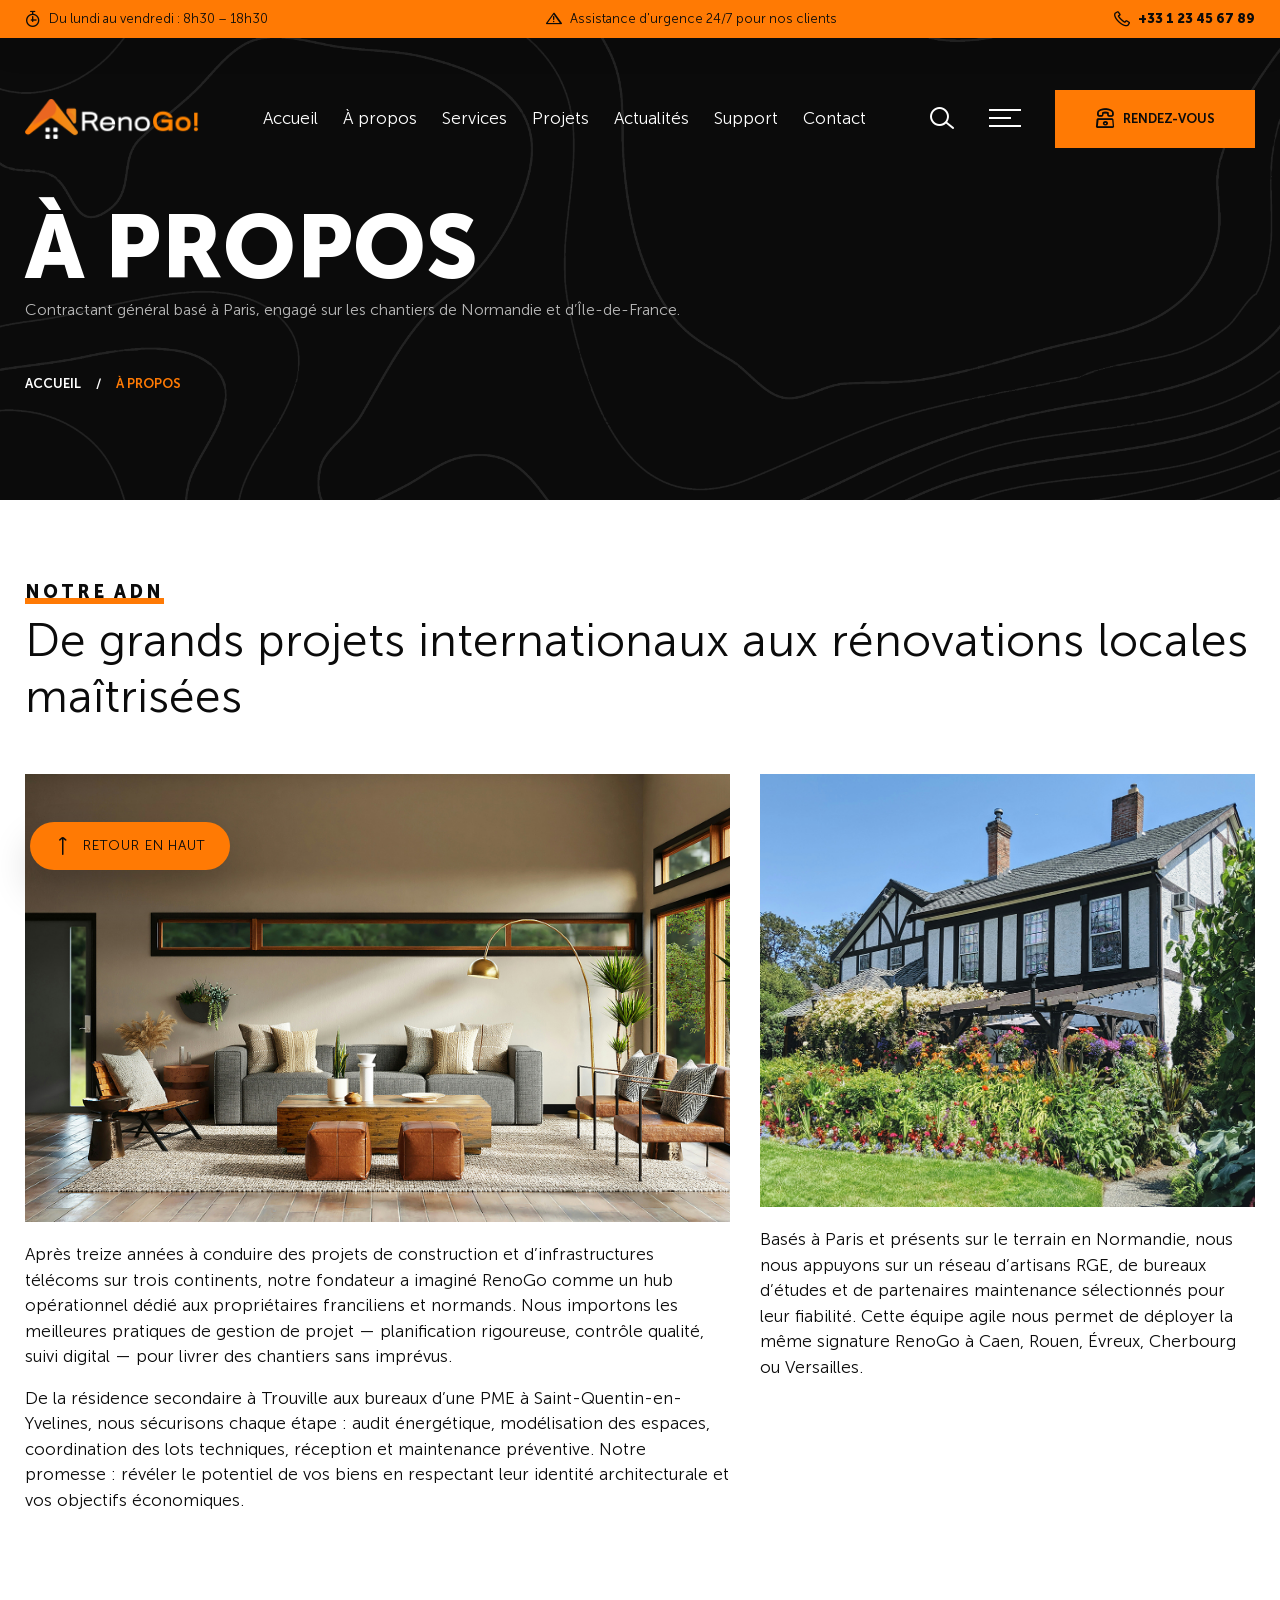
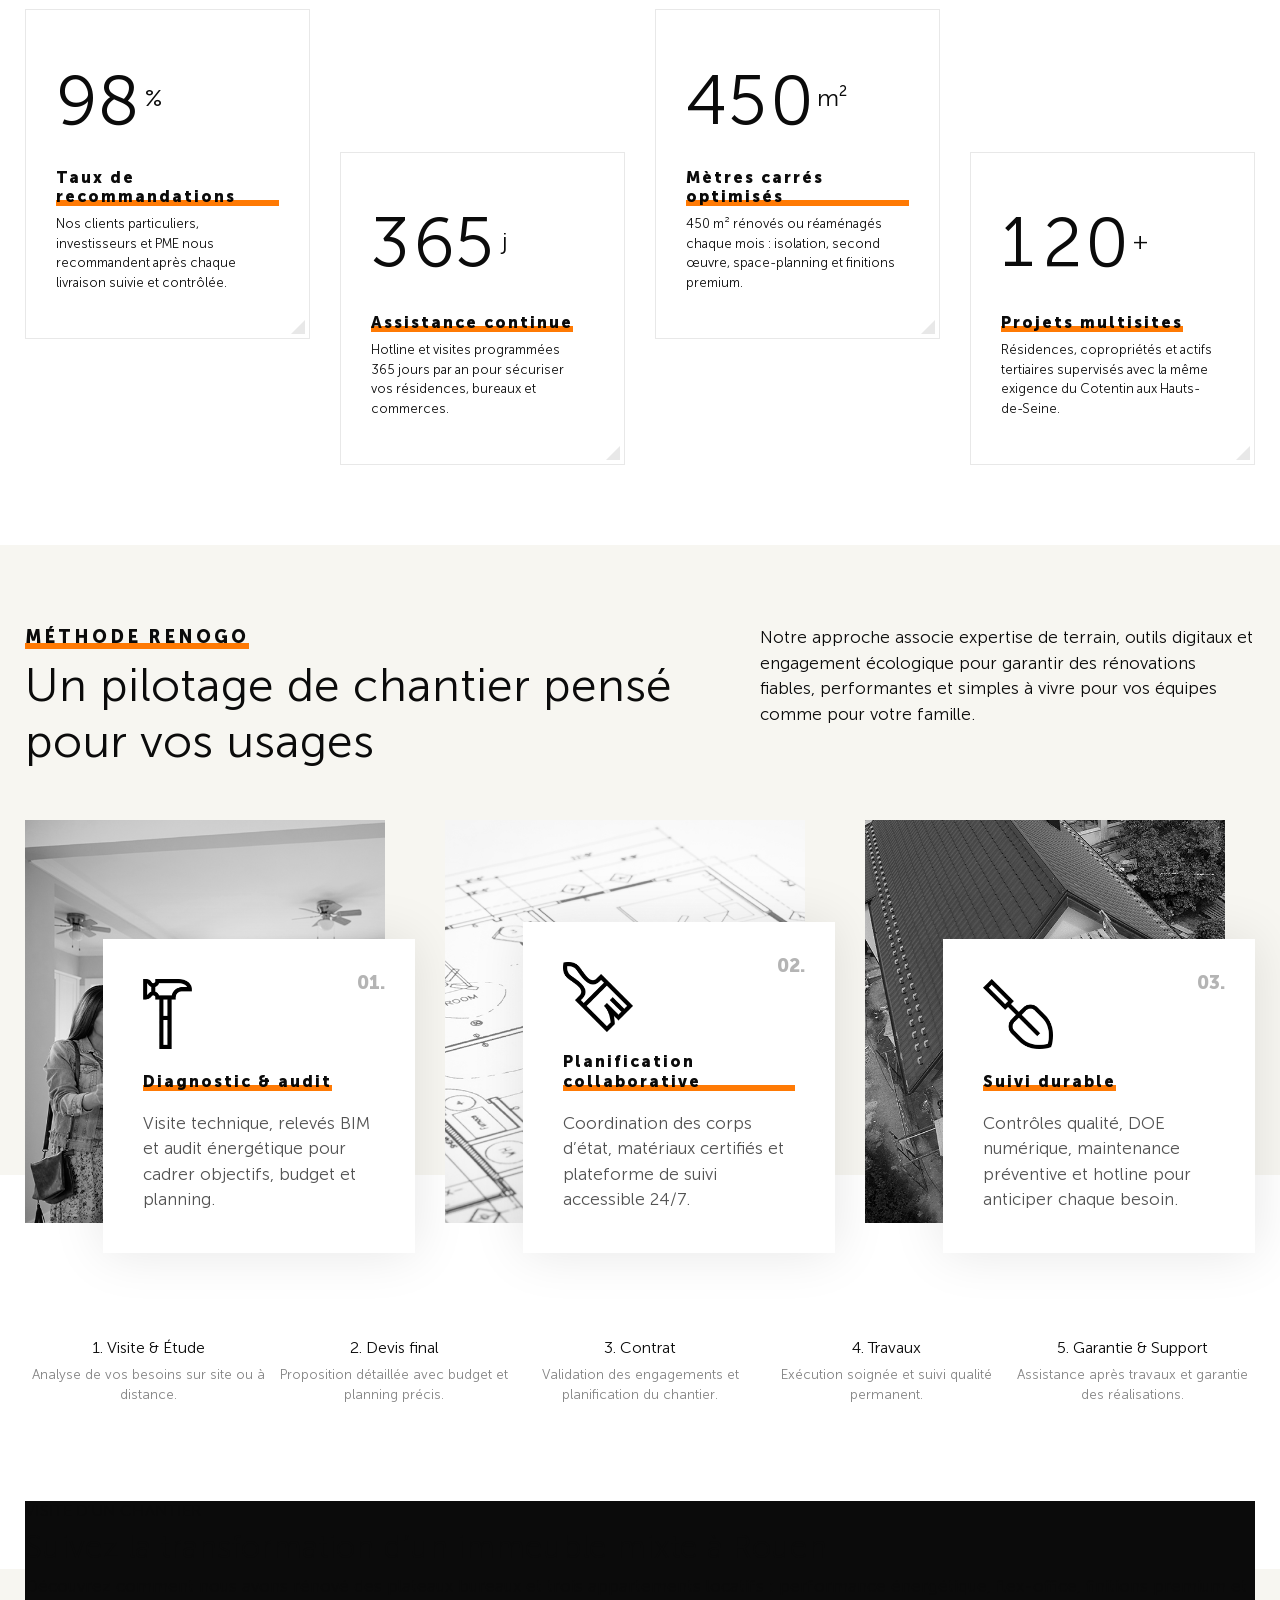
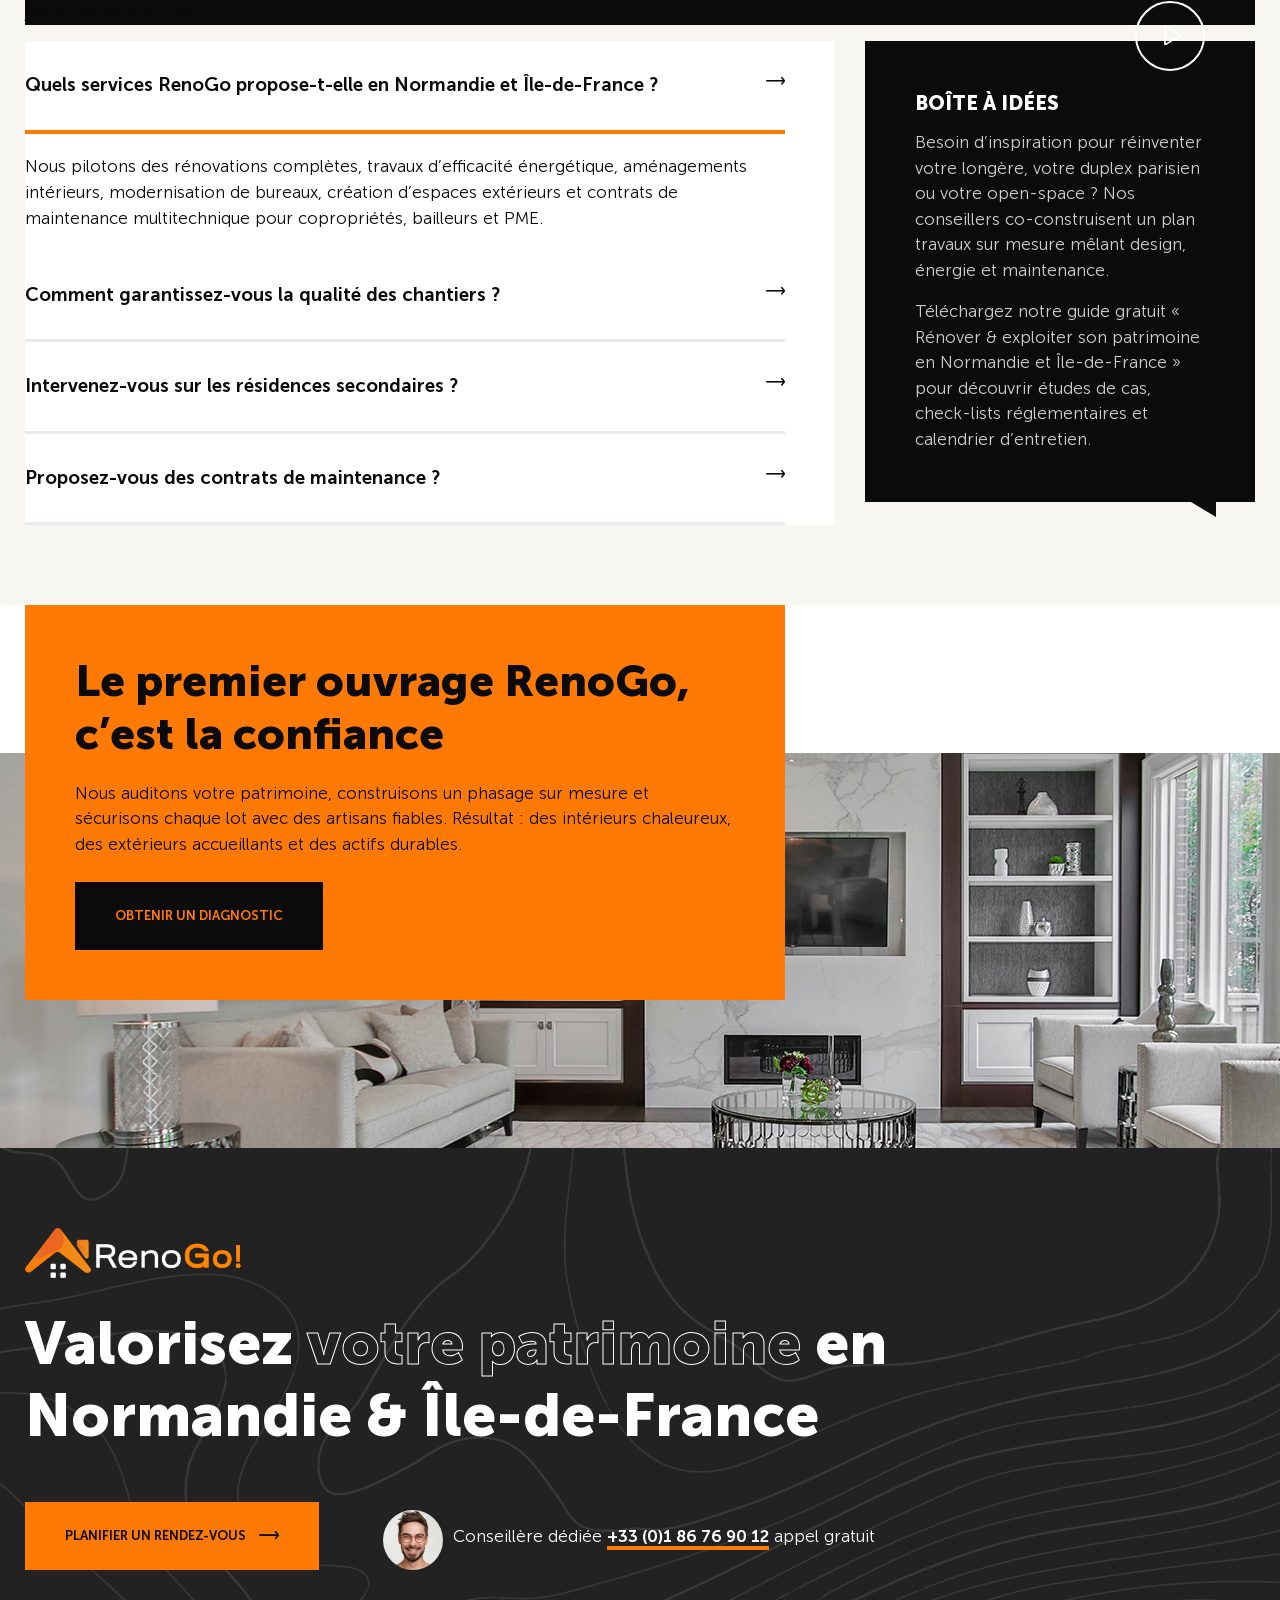
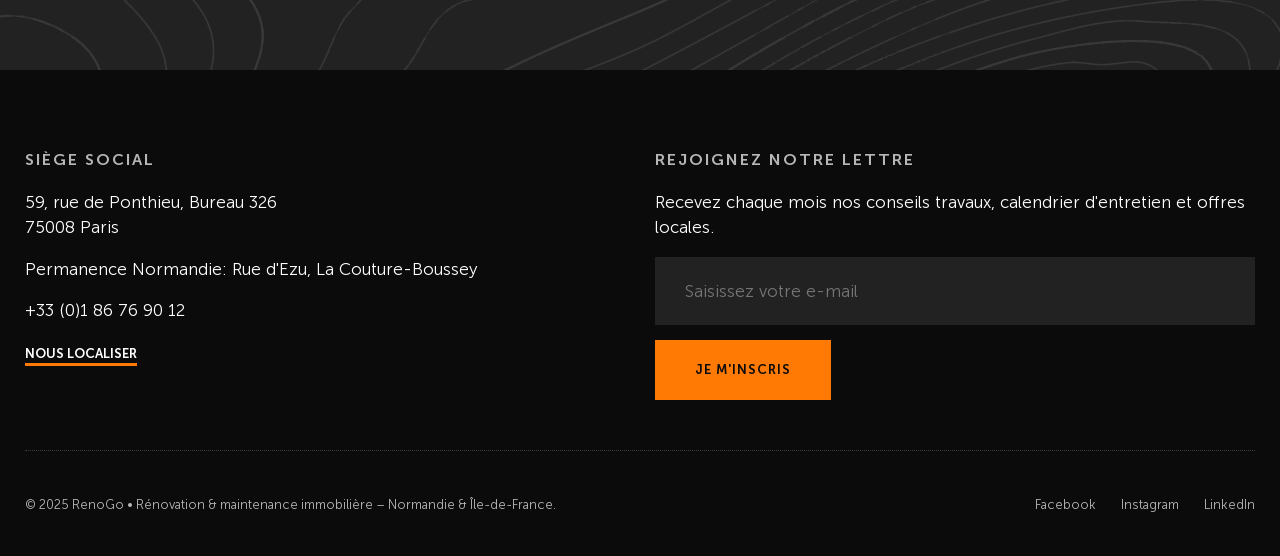
==== commit 0e08c166: "Add contact top bar to site headers" ====
--- a/about-company.html
+++ b/about-company.html
@@ -187,6 +187,20 @@
           <li><a href="contact.html">Contact</a></li>
         </ul>
       </nav>
+      <div class="contact-info contact-info--drawer" role="region" aria-label="Informations de contact RenoGo">
+        <div class="contact-info__item">
+          <i class="lni lni-timer" aria-hidden="true"></i>
+          <span>Du lundi au vendredi : 8h30 – 18h30</span>
+        </div>
+        <div class="contact-info__item">
+          <i class="lni lni-warning" aria-hidden="true"></i>
+          <span>Assistance d'urgence 24/7 pour nos clients</span>
+        </div>
+        <a href="tel:+33123456789" class="contact-info__item contact-info__link" aria-label="Appeler RenoGo au +33 1 23 45 67 89">
+          <i class="lni lni-phone" aria-hidden="true"></i>
+          <span>+33 1 23 45 67 89</span>
+        </a>
+      </div>
     </div>
     <!-- end show-mobile -->
 
@@ -197,6 +211,22 @@
 <!-- end side-widget -->
 
 
+<div class="top-bar" role="region" aria-label="Informations de contact RenoGo">
+  <div class="container contact-info">
+    <div class="contact-info__item">
+      <i class="lni lni-timer" aria-hidden="true"></i>
+      <span>Du lundi au vendredi : 8h30 – 18h30</span>
+    </div>
+    <div class="contact-info__item">
+      <i class="lni lni-warning" aria-hidden="true"></i>
+      <span>Assistance d'urgence 24/7 pour nos clients</span>
+    </div>
+    <a href="tel:+33123456789" class="contact-info__item contact-info__link" aria-label="Appeler RenoGo au +33 1 23 45 67 89">
+      <i class="lni lni-phone" aria-hidden="true"></i>
+      <span>+33 1 23 45 67 89</span>
+    </a>
+  </div>
+</div>
 <!-- ===== NAVBAR (desktop / tablet) ===== -->
 <nav class="navbar">
   <div class="container">
--- a/css/style.css
+++ b/css/style.css
@@ -672,6 +672,81 @@
   width: 100%;
 }
 
+/* TOP BAR */
+.top-bar {
+  width: 100%;
+  position: fixed;
+  left: 0;
+  top: 0;
+  z-index: 5;
+  background: #ff7a04;
+  color: #0b0b0b;
+  font-size: 13px;
+  line-height: 1.4;
+  padding: 10px 0;
+  box-shadow: 0 12px 30px rgba(0, 0, 0, 0.08);
+}
+.top-bar .contact-info {
+  width: 100%;
+  justify-content: space-between;
+}
+.contact-info {
+  display: flex;
+  flex-wrap: wrap;
+  align-items: center;
+  gap: 18px;
+}
+.contact-info__item {
+  display: inline-flex;
+  align-items: center;
+  gap: 8px;
+}
+.contact-info i {
+  font-size: 16px;
+}
+.contact-info__link {
+  font-weight: 700;
+  text-decoration: none;
+}
+.contact-info__link:hover,
+.contact-info__link:focus {
+  text-decoration: none;
+}
+.contact-info__link:focus-visible {
+  outline: 2px solid #0b0b0b;
+  outline-offset: 2px;
+}
+.top-bar .contact-info__item,
+.top-bar .contact-info__link {
+  color: #0b0b0b;
+}
+.top-bar .contact-info__link {
+  white-space: nowrap;
+}
+.top-bar .contact-info i {
+  color: #0b0b0b;
+}
+.contact-info--drawer {
+  width: 100%;
+  display: flex;
+  flex-direction: column;
+  align-items: flex-start;
+  gap: 12px;
+  margin-top: 20px;
+  padding-top: 20px;
+  border-top: 1px solid rgba(255, 255, 255, 0.2);
+  color: #fff;
+}
+.contact-info--drawer .contact-info__link {
+  color: #ff7a04;
+}
+.contact-info--drawer i {
+  color: #ff7a04;
+}
+.top-bar + .navbar {
+  --navbar-offset: 70px;
+}
+
 /* NAVBAR */
 .navbar {
   width: 100%;
@@ -680,7 +755,7 @@
   padding: 20px 0;
   position: fixed;
   left: 0;
-  top: 0;
+  top: var(--navbar-offset, 0);
   z-index: 4;
   transition: top ease 1s;
 }
@@ -688,7 +763,7 @@
   background: #0b0b0b;
 }
 .navbar.nav-down {
-  top: 0;
+  top: var(--navbar-offset, 0);
 }
 .navbar.nav-up {
   top: -100%;
@@ -3185,6 +3260,87 @@
 }
 
 
+.cta-popup-backdrop {
+  position: fixed;
+  left: 0;
+  top: 0;
+  width: 100%;
+  height: 100%;
+  background: rgba(11, 11, 11, 0.55);
+  opacity: 0;
+  pointer-events: none;
+  transition: opacity 0.35s ease;
+  z-index: 998;
+}
+.cta-popup-backdrop.is-visible {
+  opacity: 1;
+  pointer-events: auto;
+}
+
+.cta-popup {
+  position: fixed;
+  right: 40px;
+  bottom: 40px;
+  max-width: 360px;
+  width: calc(100% - 80px);
+  background: #fff;
+  color: #0b0b0b;
+  padding: 32px;
+  border-radius: 24px;
+  box-shadow: 0 35px 55px rgba(11, 11, 11, 0.25);
+  opacity: 0;
+  pointer-events: none;
+  transform: translateY(30px);
+  transition: all 0.35s ease;
+  z-index: 999;
+  line-height: 1.6;
+}
+.cta-popup.is-visible {
+  opacity: 1;
+  pointer-events: auto;
+  transform: translateY(0);
+}
+.cta-popup h3 {
+  font-size: 28px;
+  line-height: 1.3;
+  margin-bottom: 12px;
+}
+.cta-popup p {
+  margin-bottom: 24px;
+}
+.cta-popup .cta-popup__close {
+  position: absolute;
+  right: 18px;
+  top: 14px;
+  background: transparent;
+  border: none;
+  font-size: 28px;
+  line-height: 1;
+  color: #0b0b0b;
+  cursor: pointer;
+  padding: 0;
+}
+.cta-popup .cta-popup__call {
+  display: inline-flex;
+  align-items: center;
+  justify-content: center;
+  gap: 10px;
+  background: #ff7a04;
+  color: #0b0b0b;
+  padding: 14px 22px;
+  border-radius: 999px;
+  font-weight: 700;
+  letter-spacing: 0.05em;
+  text-transform: uppercase;
+  text-decoration: none;
+}
+.cta-popup .cta-popup__call:hover {
+  text-decoration: none;
+  color: #0b0b0b;
+  background: #ff941f;
+}
+
+
 /* SALES SPECIALIST FORM */
 #sales-specialist-form {
   width: 500px;
@@ -3360,6 +3516,14 @@
 
 /* RESPONSIVE MEDIUM  */
 @media only screen and (max-width: 1199px), only screen and (max-device-width: 1199px) {
+  .top-bar .contact-info {
+    gap: 14px;
+  }
+
+  .top-bar + .navbar {
+    --navbar-offset: 80px;
+  }
+
   .navbar .navbar-button {
     padding: 0 15px;
     margin-left: 20px;
@@ -3399,6 +3563,24 @@
 }
 /* RESPONSIVE TABLET  */
 @media only screen and (max-width: 991px), only screen and (max-device-width: 991px) {
+  .top-bar {
+    padding: 14px 0;
+  }
+
+  .top-bar .contact-info {
+    flex-direction: column;
+    align-items: flex-start;
+    gap: 12px;
+  }
+
+  .top-bar + .navbar {
+    --navbar-offset: 112px;
+  }
+
+  .contact-info--drawer {
+    gap: 16px;
+  }
+
   .side-widget {
     box-shadow: none;
   }
@@ -3585,9 +3767,22 @@
     margin-bottom: 50px;
   }
 
+  .cta-popup {
+    right: 20px;
+    bottom: 20px;
+    width: calc(100% - 40px);
+  }
 }
 /* RESPONSIVE MOBILE */
 @media only screen and (max-width: 767px), only screen and (max-device-width: 767px) {
+  .top-bar + .navbar {
+    --navbar-offset: 140px;
+  }
+
+  .contact-info--drawer {
+    gap: 18px;
+  }
+
   .side-widget {
     width: 240px;
   }
@@ -3775,4 +3970,21 @@
     margin-right: 10px;
   }
 
-}
+  .cta-popup {
+    left: 15px;
+    right: 15px;
+    bottom: 20px;
+    width: auto;
+    padding: 26px;
+    border-radius: 20px;
+  }
+
+  .cta-popup h3 {
+    font-size: 24px;
+  }
+
+  .cta-popup .cta-popup__call {
+    width: 100%;
+    padding: 12px 18px;
+  }
+}
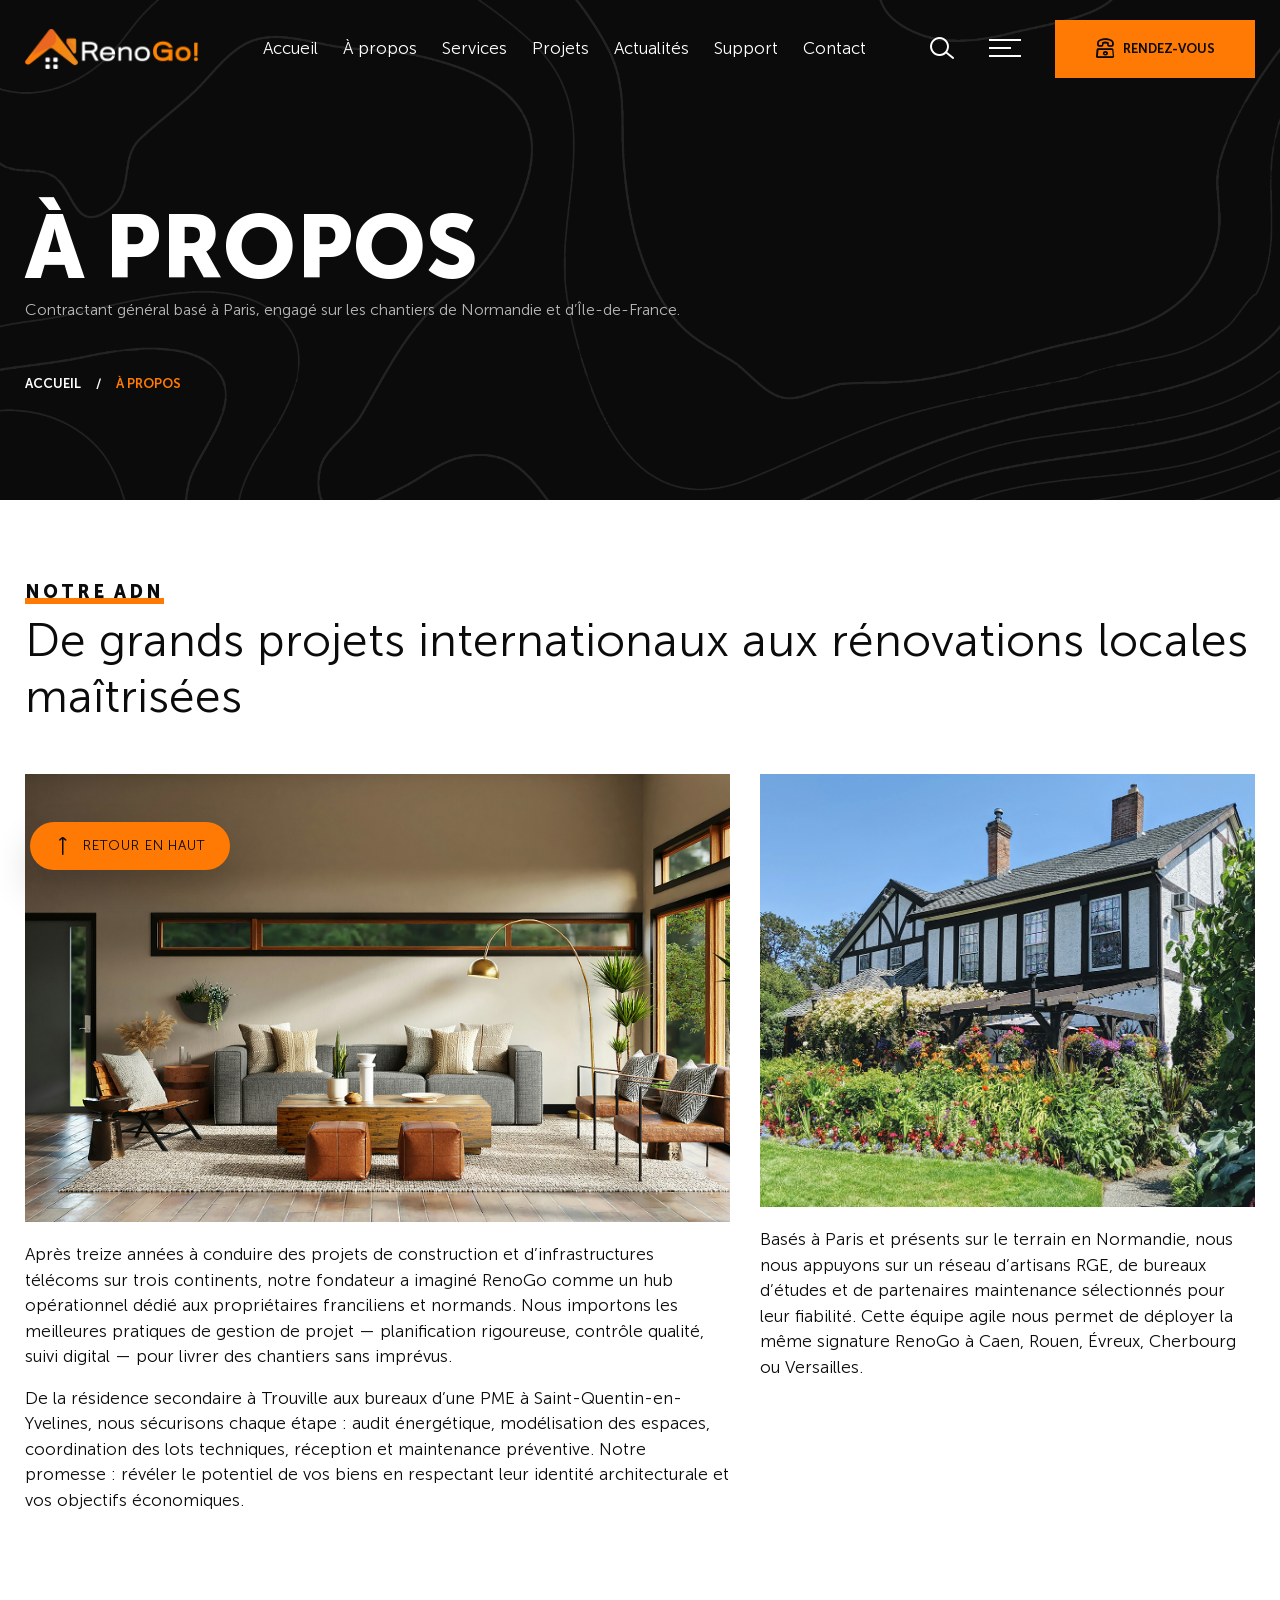
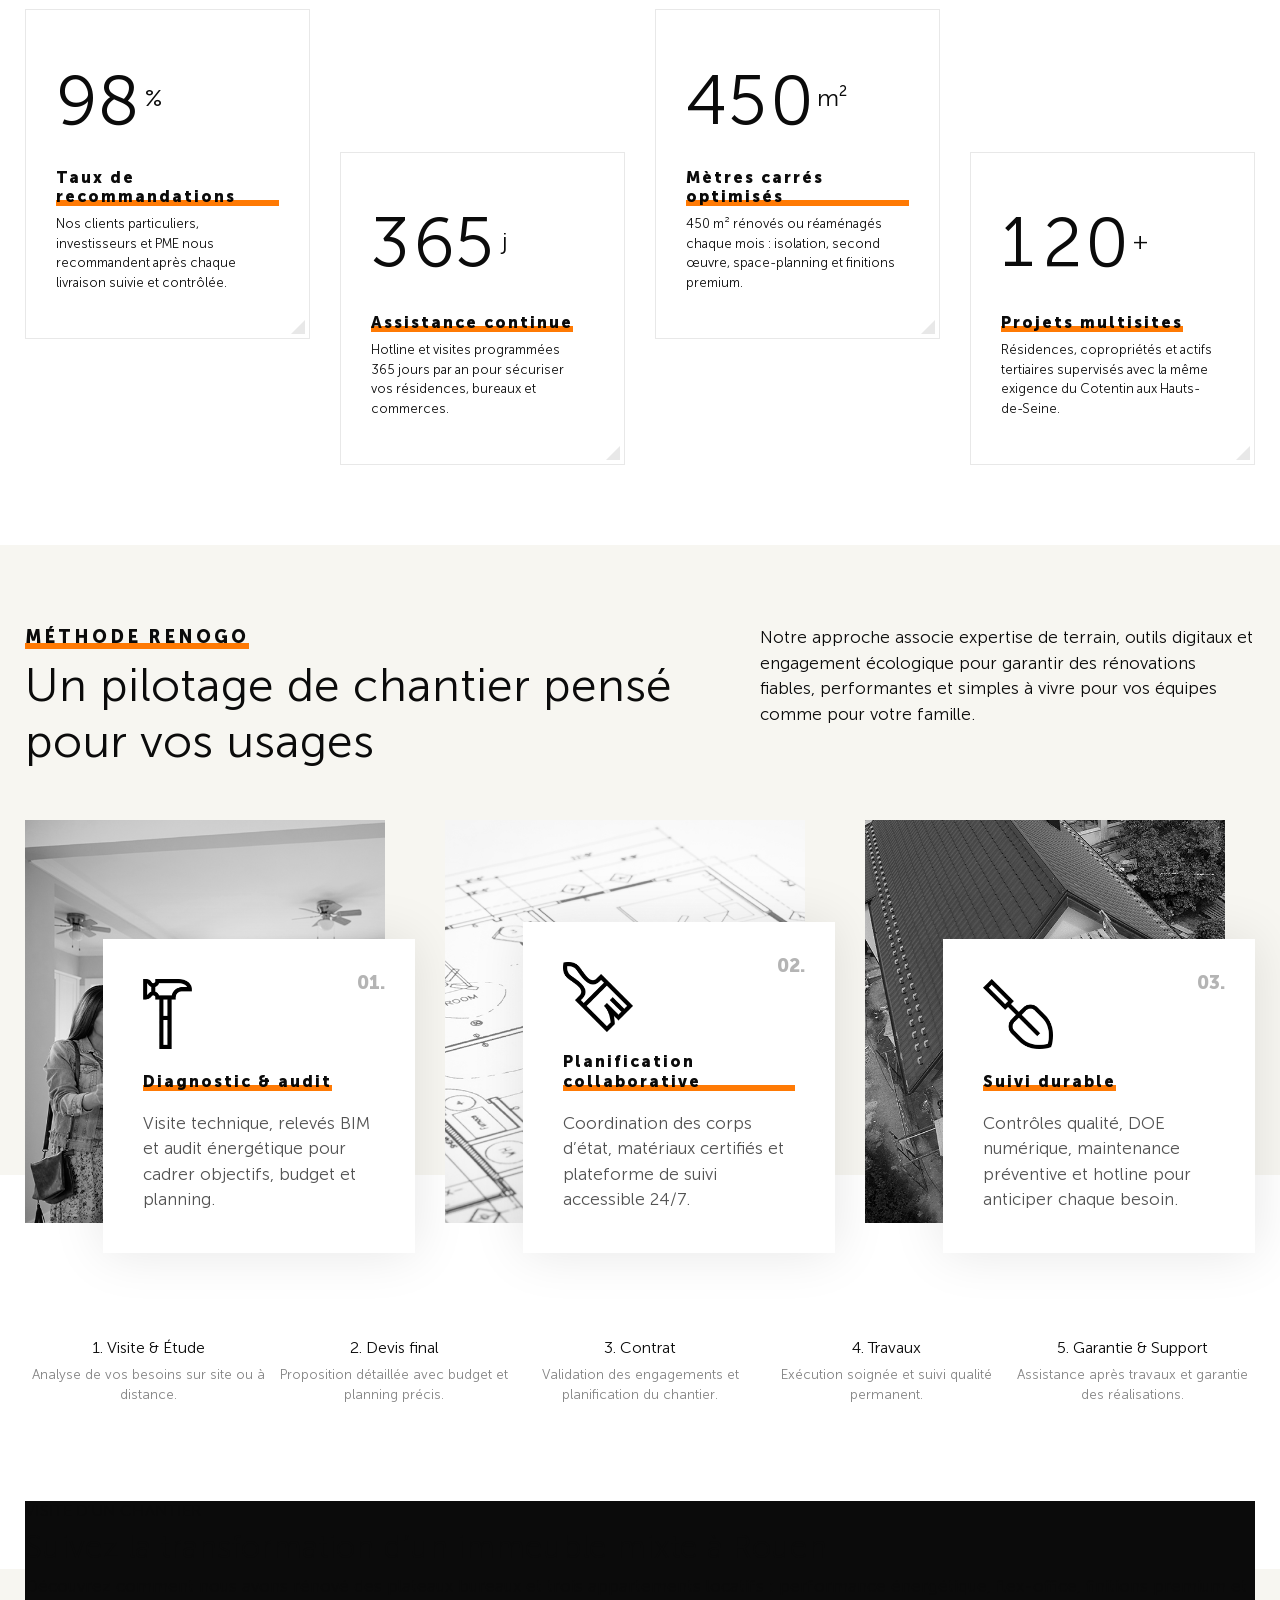
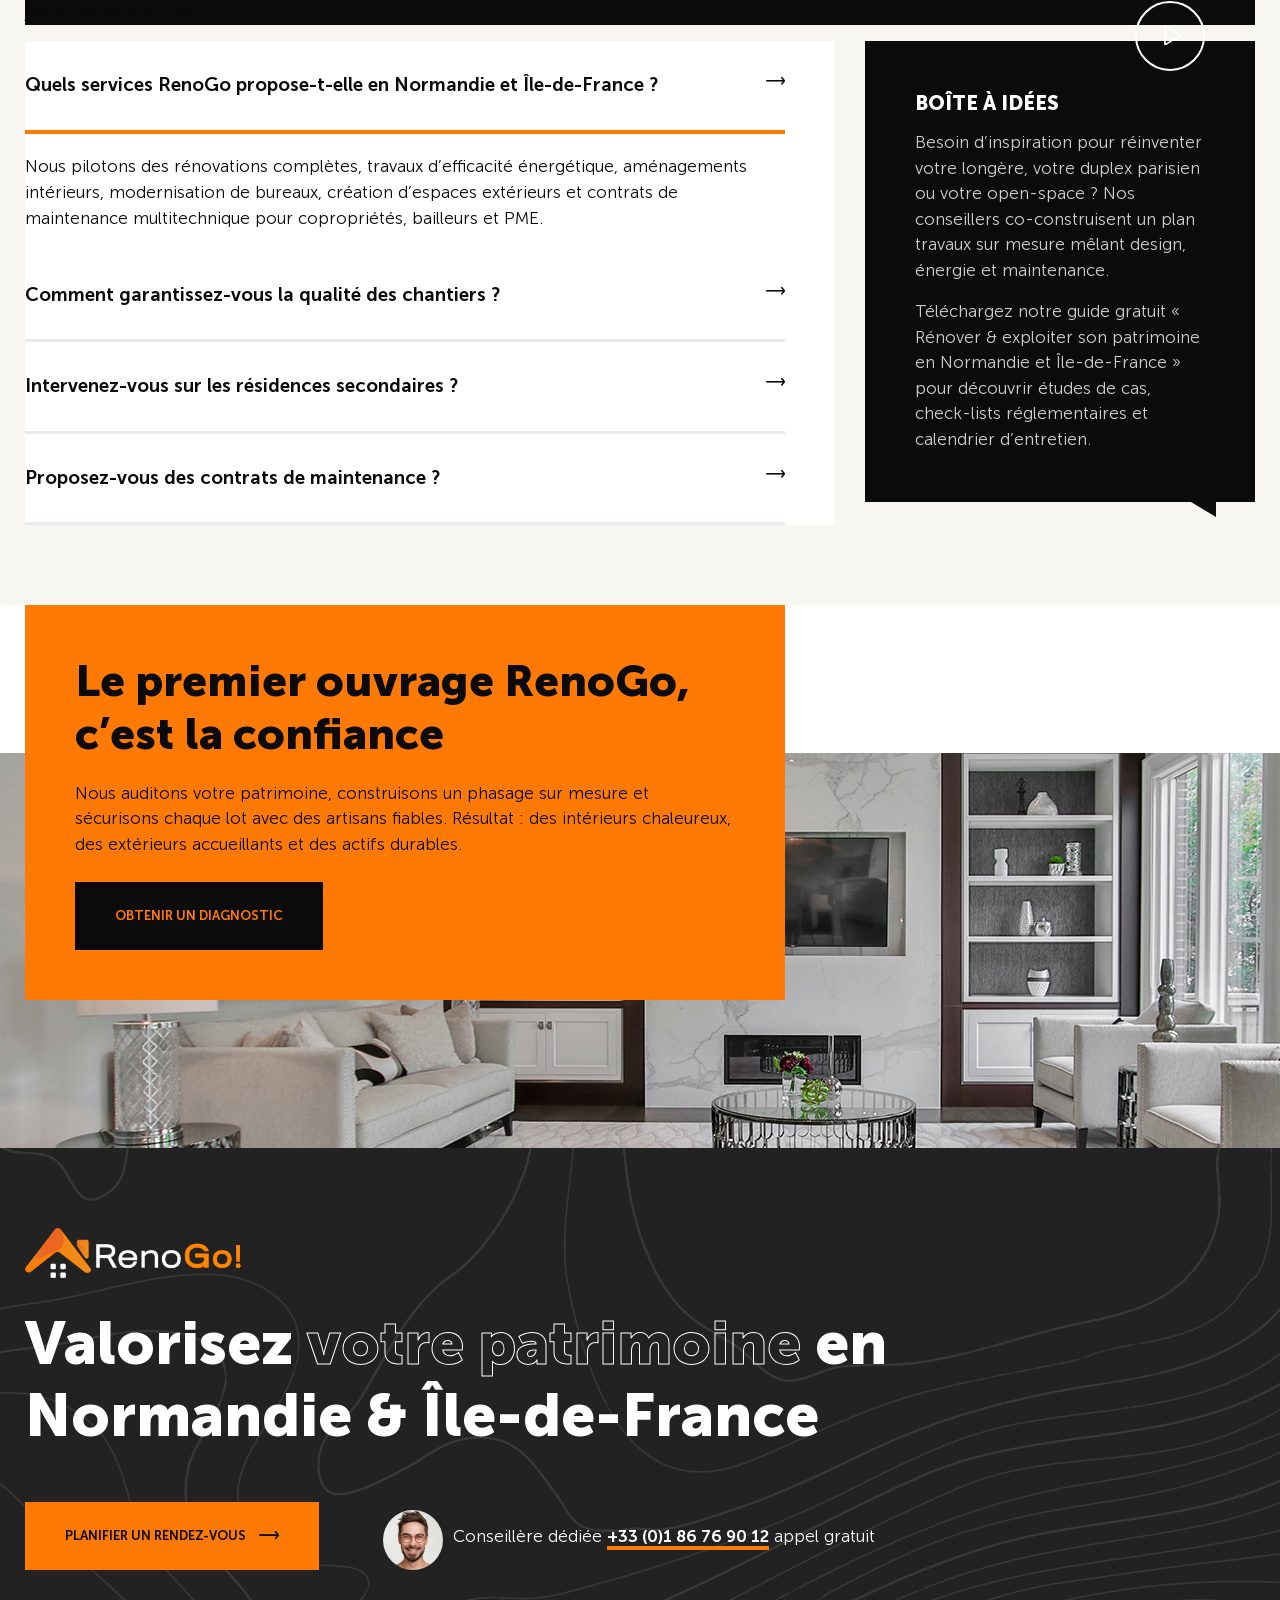
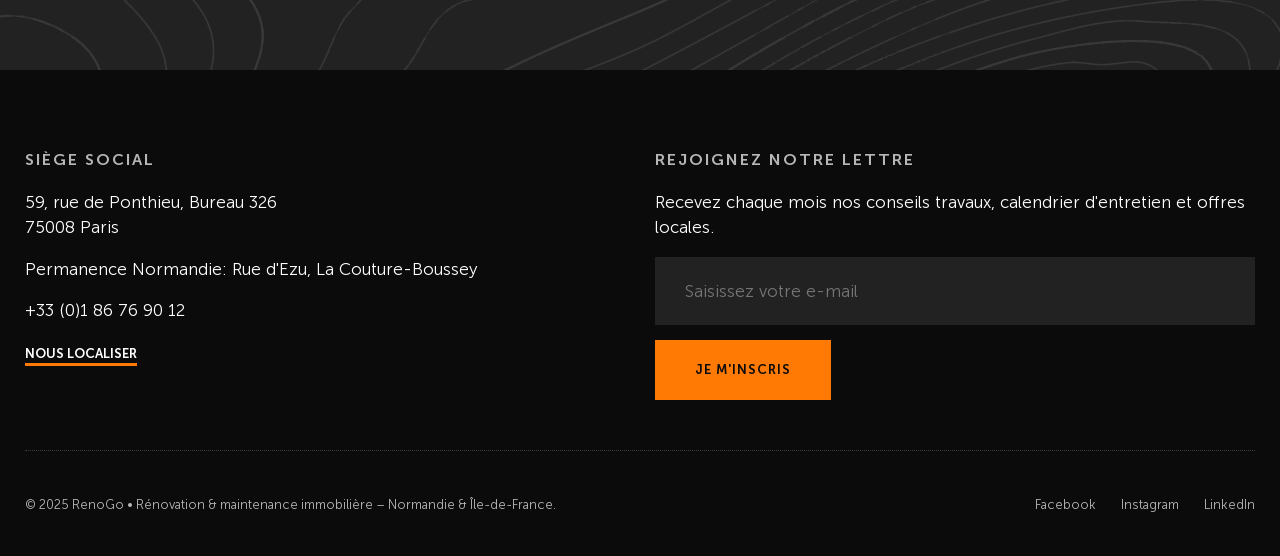
==== commit 7dfab46d: "Rollback site to 2025-10-03 state" ====
--- a/about-company.html
+++ b/about-company.html
@@ -187,20 +187,6 @@
           <li><a href="contact.html">Contact</a></li>
         </ul>
       </nav>
-      <div class="contact-info contact-info--drawer" role="region" aria-label="Informations de contact RenoGo">
-        <div class="contact-info__item">
-          <i class="lni lni-timer" aria-hidden="true"></i>
-          <span>Du lundi au vendredi : 8h30 – 18h30</span>
-        </div>
-        <div class="contact-info__item">
-          <i class="lni lni-warning" aria-hidden="true"></i>
-          <span>Assistance d'urgence 24/7 pour nos clients</span>
-        </div>
-        <a href="tel:+33123456789" class="contact-info__item contact-info__link" aria-label="Appeler RenoGo au +33 1 23 45 67 89">
-          <i class="lni lni-phone" aria-hidden="true"></i>
-          <span>+33 1 23 45 67 89</span>
-        </a>
-      </div>
     </div>
     <!-- end show-mobile -->
 
@@ -211,22 +197,6 @@
 <!-- end side-widget -->
 
 
-<div class="top-bar" role="region" aria-label="Informations de contact RenoGo">
-  <div class="container contact-info">
-    <div class="contact-info__item">
-      <i class="lni lni-timer" aria-hidden="true"></i>
-      <span>Du lundi au vendredi : 8h30 – 18h30</span>
-    </div>
-    <div class="contact-info__item">
-      <i class="lni lni-warning" aria-hidden="true"></i>
-      <span>Assistance d'urgence 24/7 pour nos clients</span>
-    </div>
-    <a href="tel:+33123456789" class="contact-info__item contact-info__link" aria-label="Appeler RenoGo au +33 1 23 45 67 89">
-      <i class="lni lni-phone" aria-hidden="true"></i>
-      <span>+33 1 23 45 67 89</span>
-    </a>
-  </div>
-</div>
 <!-- ===== NAVBAR (desktop / tablet) ===== -->
 <nav class="navbar">
   <div class="container">
--- a/css/style.css
+++ b/css/style.css
@@ -672,81 +672,6 @@
   width: 100%;
 }
 
-/* TOP BAR */
-.top-bar {
-  width: 100%;
-  position: fixed;
-  left: 0;
-  top: 0;
-  z-index: 5;
-  background: #ff7a04;
-  color: #0b0b0b;
-  font-size: 13px;
-  line-height: 1.4;
-  padding: 10px 0;
-  box-shadow: 0 12px 30px rgba(0, 0, 0, 0.08);
-}
-.top-bar .contact-info {
-  width: 100%;
-  justify-content: space-between;
-}
-.contact-info {
-  display: flex;
-  flex-wrap: wrap;
-  align-items: center;
-  gap: 18px;
-}
-.contact-info__item {
-  display: inline-flex;
-  align-items: center;
-  gap: 8px;
-}
-.contact-info i {
-  font-size: 16px;
-}
-.contact-info__link {
-  font-weight: 700;
-  text-decoration: none;
-}
-.contact-info__link:hover,
-.contact-info__link:focus {
-  text-decoration: none;
-}
-.contact-info__link:focus-visible {
-  outline: 2px solid #0b0b0b;
-  outline-offset: 2px;
-}
-.top-bar .contact-info__item,
-.top-bar .contact-info__link {
-  color: #0b0b0b;
-}
-.top-bar .contact-info__link {
-  white-space: nowrap;
-}
-.top-bar .contact-info i {
-  color: #0b0b0b;
-}
-.contact-info--drawer {
-  width: 100%;
-  display: flex;
-  flex-direction: column;
-  align-items: flex-start;
-  gap: 12px;
-  margin-top: 20px;
-  padding-top: 20px;
-  border-top: 1px solid rgba(255, 255, 255, 0.2);
-  color: #fff;
-}
-.contact-info--drawer .contact-info__link {
-  color: #ff7a04;
-}
-.contact-info--drawer i {
-  color: #ff7a04;
-}
-.top-bar + .navbar {
-  --navbar-offset: 70px;
-}
-
 /* NAVBAR */
 .navbar {
   width: 100%;
@@ -755,7 +680,7 @@
   padding: 20px 0;
   position: fixed;
   left: 0;
-  top: var(--navbar-offset, 0);
+  top: 0;
   z-index: 4;
   transition: top ease 1s;
 }
@@ -763,7 +688,7 @@
   background: #0b0b0b;
 }
 .navbar.nav-down {
-  top: var(--navbar-offset, 0);
+  top: 0;
 }
 .navbar.nav-up {
   top: -100%;
@@ -3516,14 +3441,6 @@
 
 /* RESPONSIVE MEDIUM  */
 @media only screen and (max-width: 1199px), only screen and (max-device-width: 1199px) {
-  .top-bar .contact-info {
-    gap: 14px;
-  }
-
-  .top-bar + .navbar {
-    --navbar-offset: 80px;
-  }
-
   .navbar .navbar-button {
     padding: 0 15px;
     margin-left: 20px;
@@ -3563,24 +3480,6 @@
 }
 /* RESPONSIVE TABLET  */
 @media only screen and (max-width: 991px), only screen and (max-device-width: 991px) {
-  .top-bar {
-    padding: 14px 0;
-  }
-
-  .top-bar .contact-info {
-    flex-direction: column;
-    align-items: flex-start;
-    gap: 12px;
-  }
-
-  .top-bar + .navbar {
-    --navbar-offset: 112px;
-  }
-
-  .contact-info--drawer {
-    gap: 16px;
-  }
-
   .side-widget {
     box-shadow: none;
   }
@@ -3775,14 +3674,6 @@
 }
 /* RESPONSIVE MOBILE */
 @media only screen and (max-width: 767px), only screen and (max-device-width: 767px) {
-  .top-bar + .navbar {
-    --navbar-offset: 140px;
-  }
-
-  .contact-info--drawer {
-    gap: 18px;
-  }
-
   .side-widget {
     width: 240px;
   }
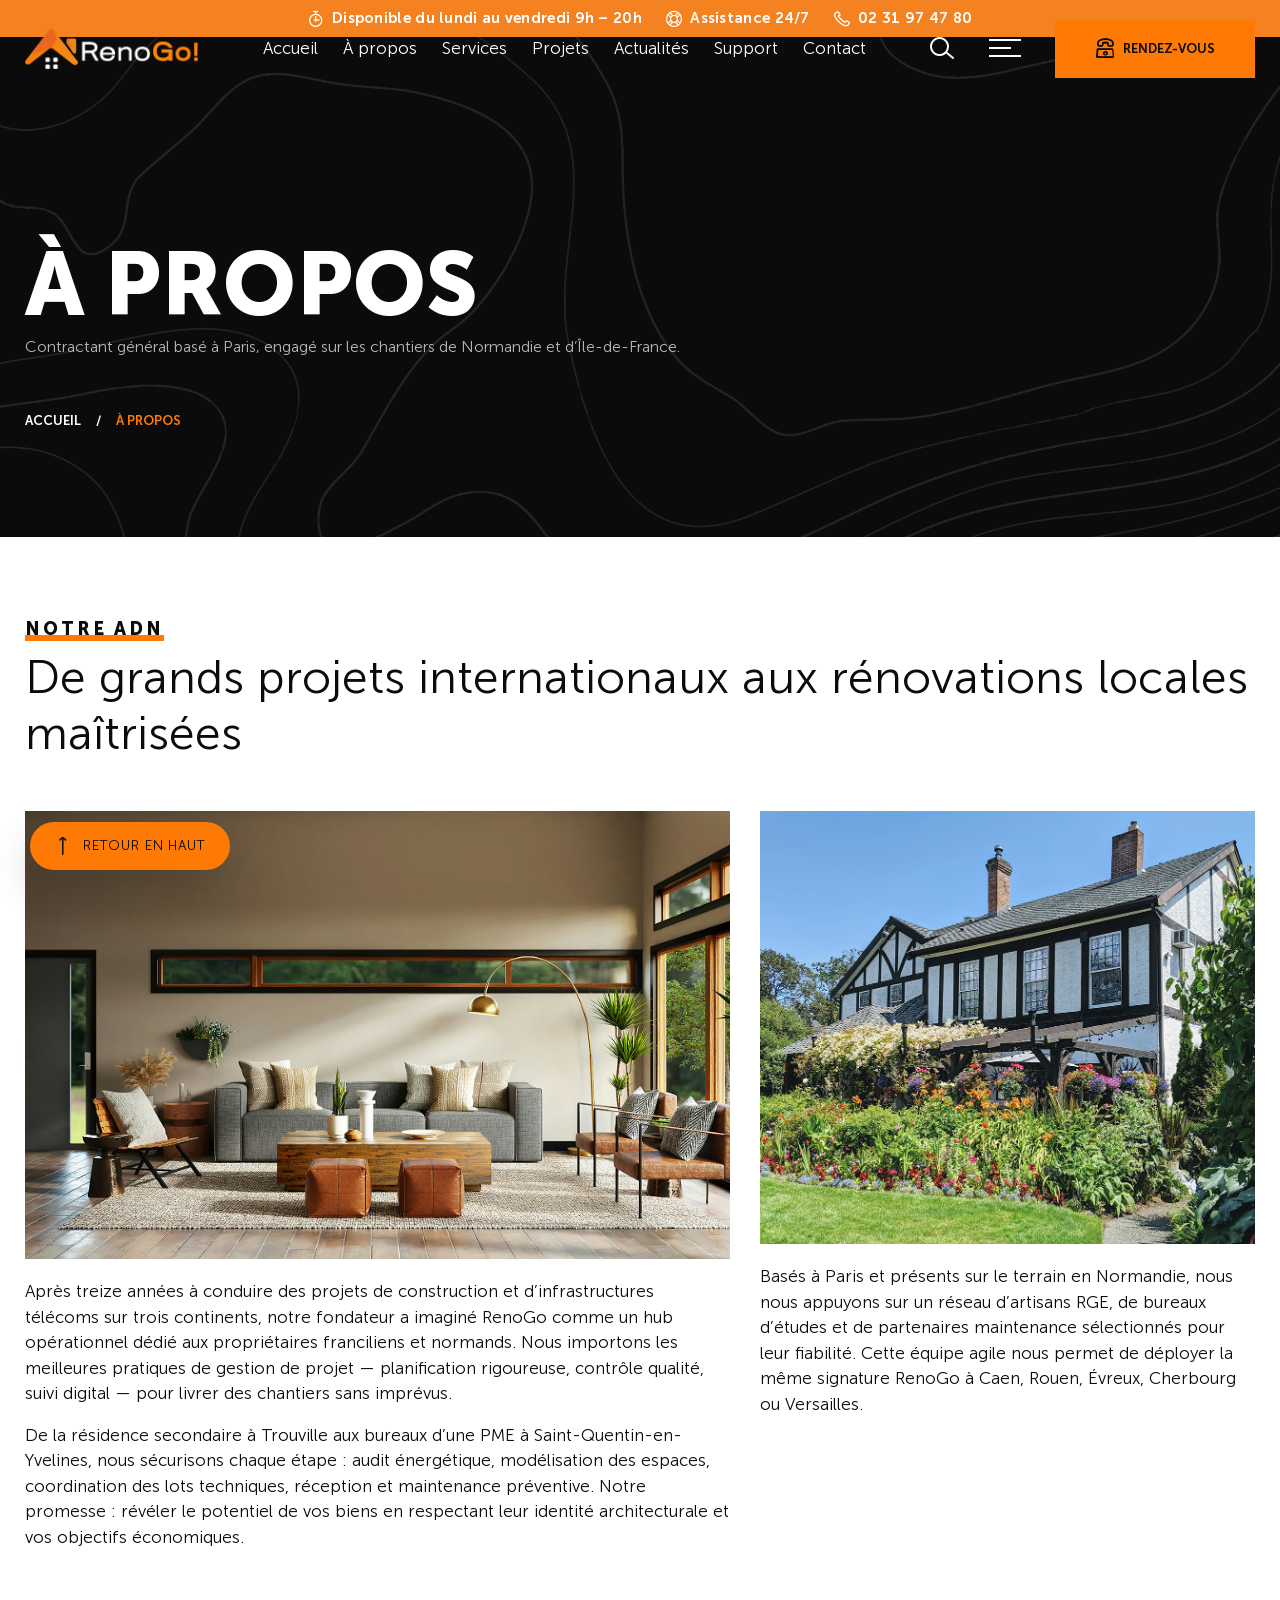
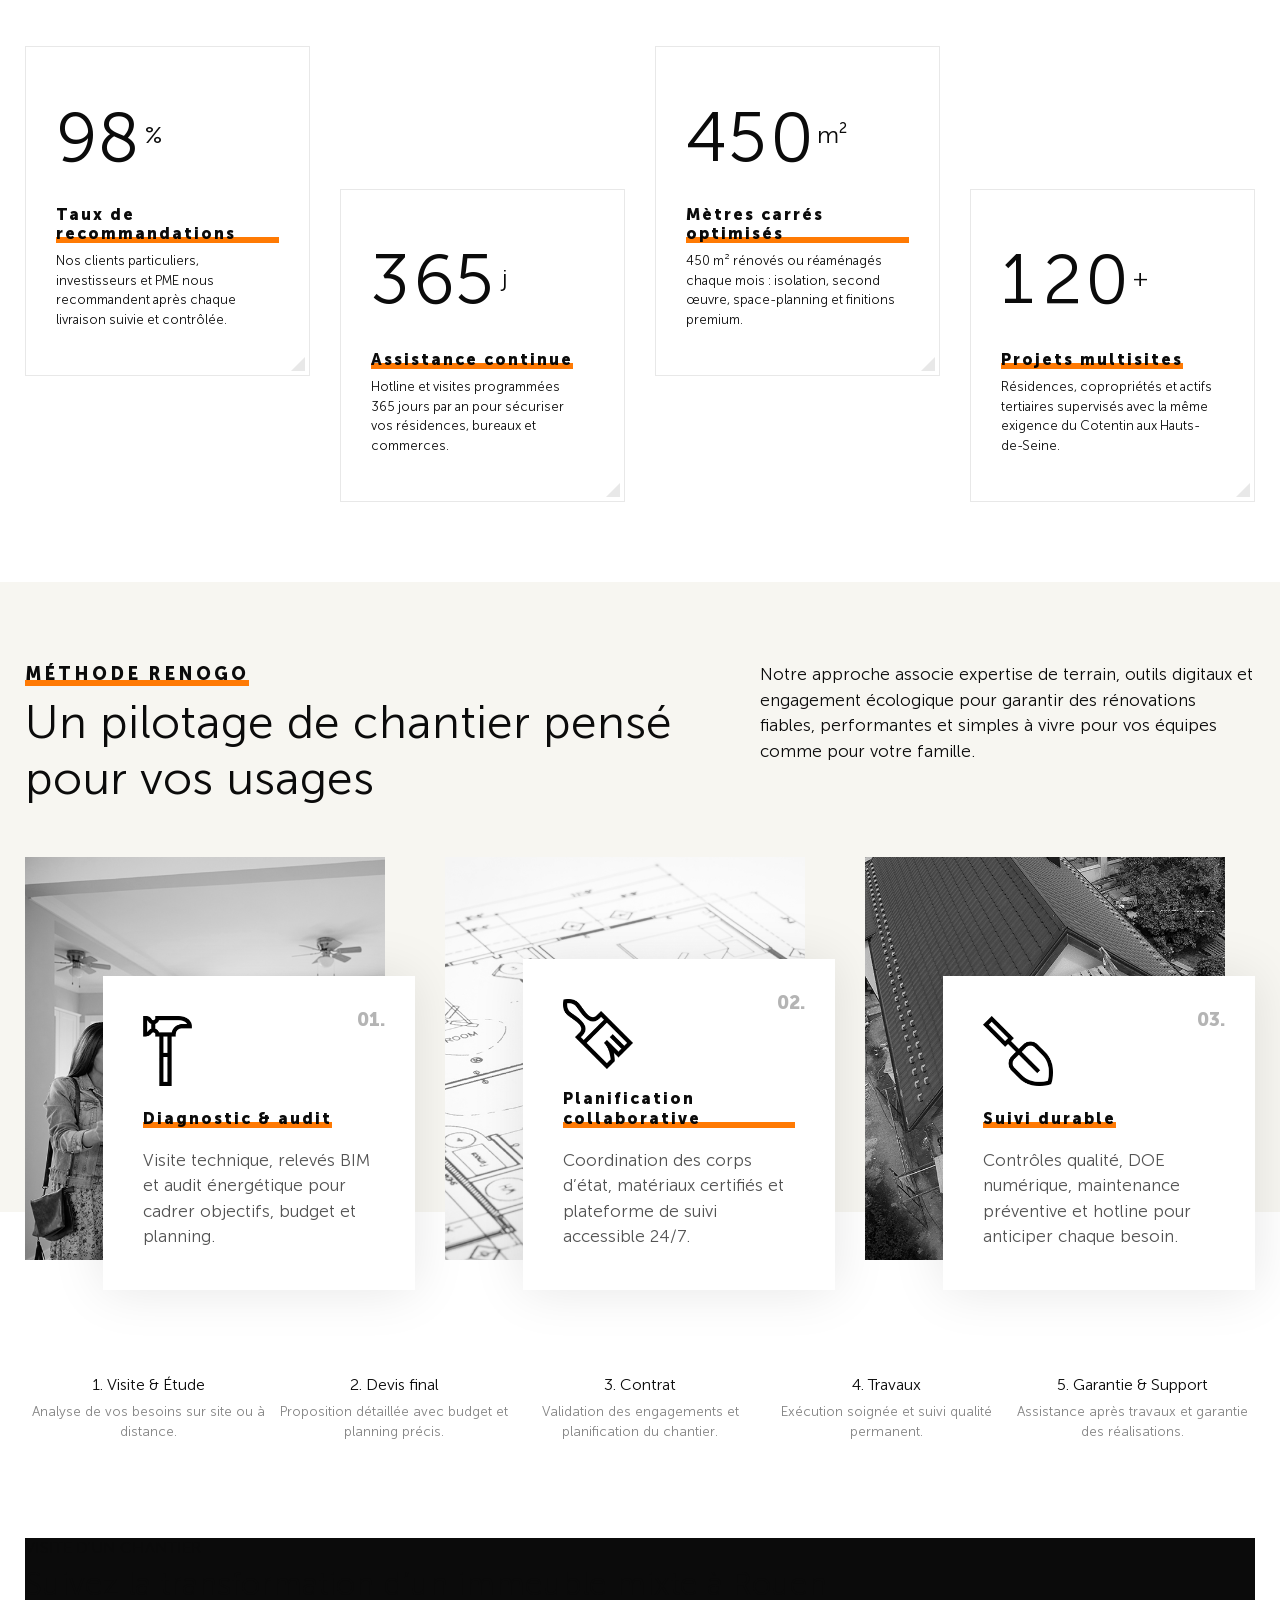
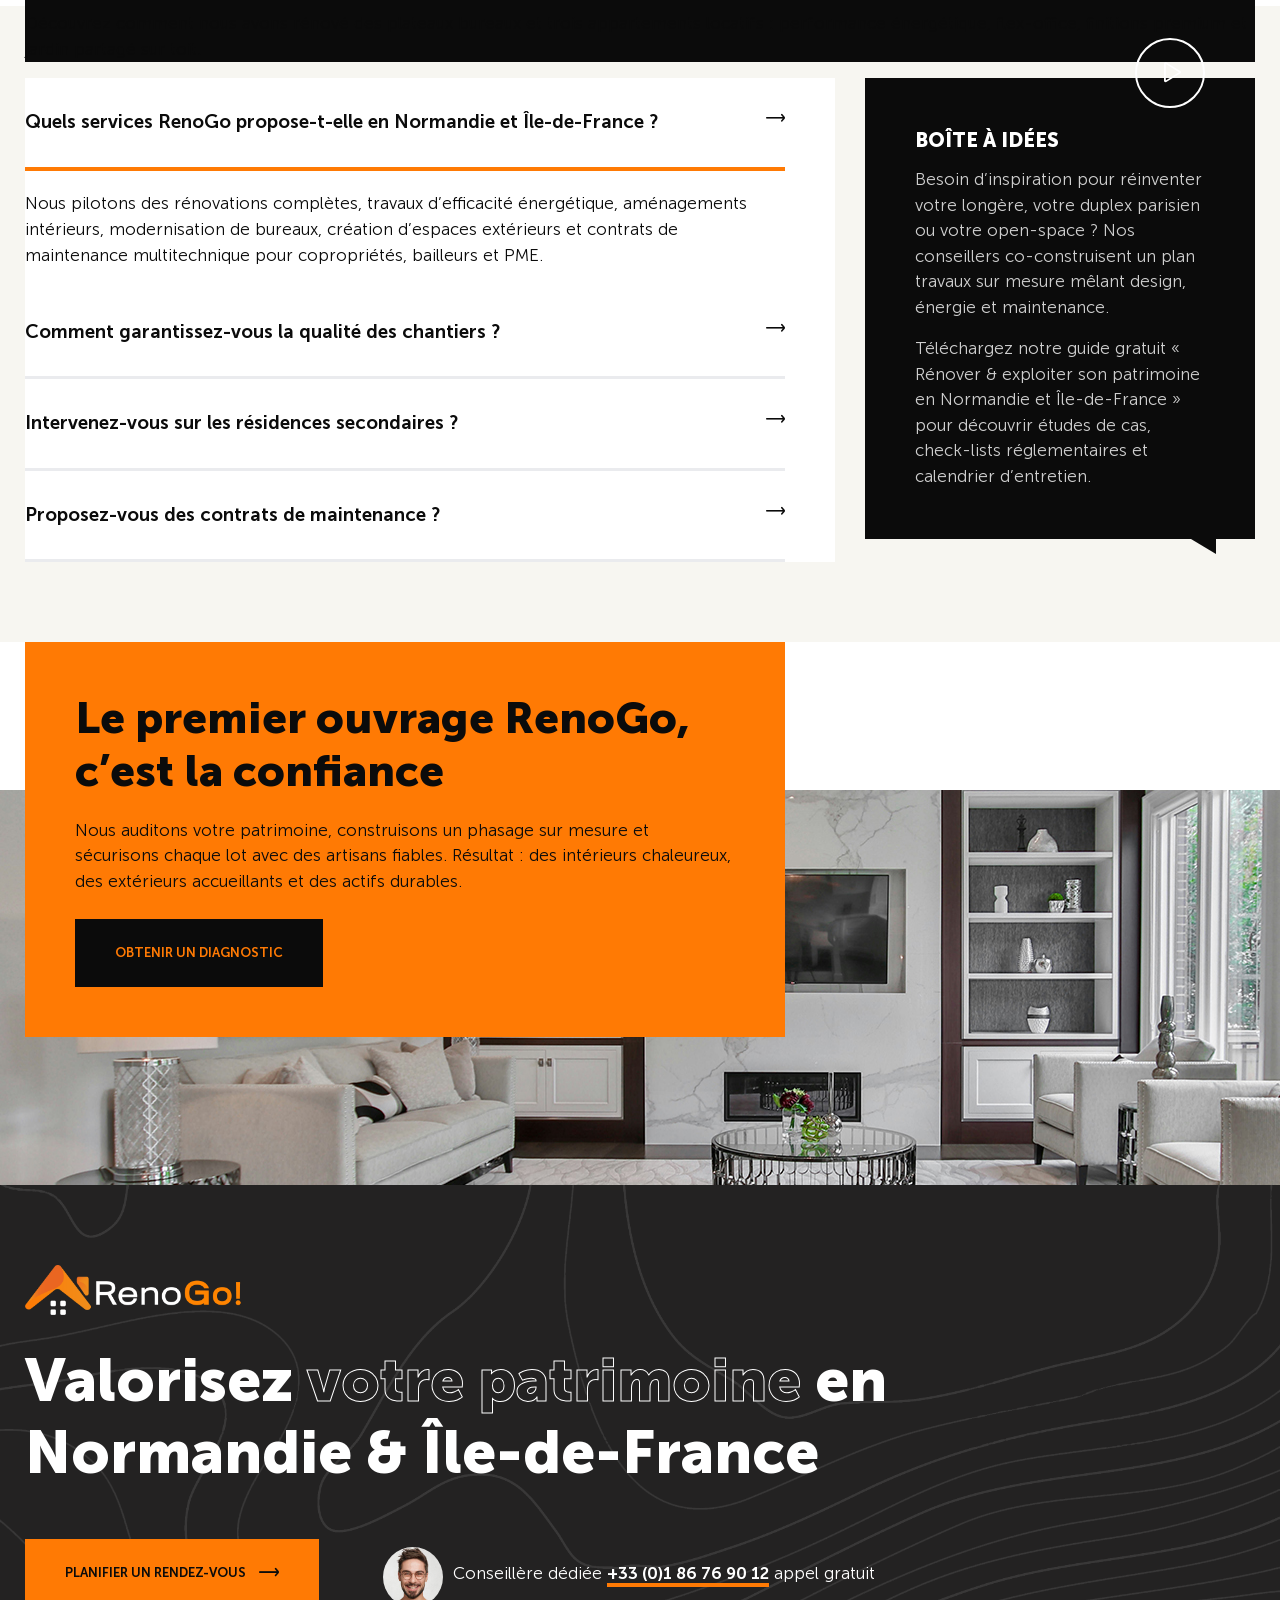
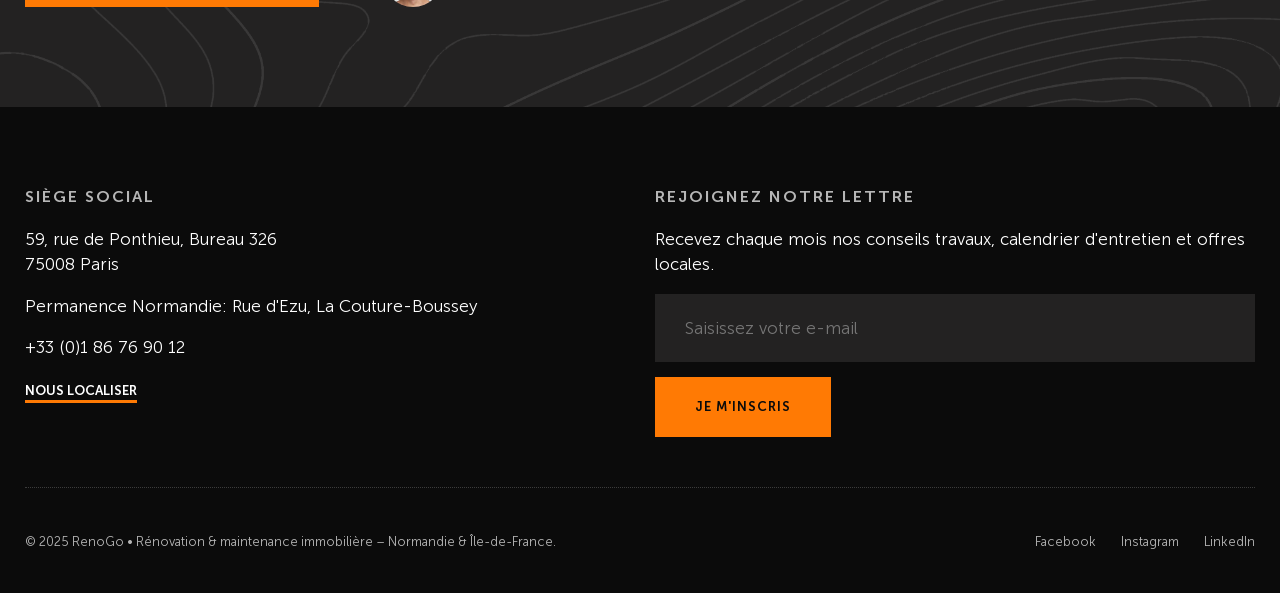
==== commit 1ea34d2f: "Add responsive top support bar across pages" ====
--- a/about-company.html
+++ b/about-company.html
@@ -135,6 +135,25 @@
     }
   }
   </script>
+<!-- ===== TOP CALL TO ACTION BAR ===== -->
+<div class="top-cta-bar">
+  <div class="container top-cta-container">
+    <div class="top-cta-item">
+      <i class="lni lni-timer" aria-hidden="true"></i>
+      <span>Disponible du lundi au vendredi 9h – 20h</span>
+    </div>
+    <a class="top-cta-item top-cta-link" href="https://renogo.atlassian.net/servicedesk/customer/portal/2" target="_blank" rel="noopener">
+      <i class="lni lni-life-ring" aria-hidden="true"></i>
+      <span>Assistance 24/7</span>
+    </a>
+    <a class="top-cta-item" href="tel:+33231974780" aria-label="Appeler RenoGo au 02 31 97 47 80">
+      <i class="lni lni-phone" aria-hidden="true"></i>
+      <span>02 31 97 47 80</span>
+    </a>
+  </div>
+</div>
+<!-- end top call to action bar -->
+
 <!-- ===== ASIDE (mobile drawer) ===== -->
 <aside class="side-widget">
   <div class="inner">
--- a/css/style.css
+++ b/css/style.css
@@ -672,6 +672,72 @@
   width: 100%;
 }
 
+/* TOP CTA BAR */
+.top-cta-bar {
+  background-color: #f58220;
+  color: #fff;
+  font-size: 15px;
+}
+
+.top-cta-container {
+  display: flex;
+  align-items: center;
+  justify-content: center;
+  gap: 1.5rem;
+  padding: 0.5rem 0;
+  flex-wrap: wrap;
+  text-align: center;
+}
+
+.top-cta-item {
+  display: inline-flex;
+  align-items: center;
+  justify-content: center;
+  gap: 0.5rem;
+  color: inherit;
+  font-weight: 600;
+  text-decoration: none;
+  letter-spacing: 0.02em;
+}
+
+.top-cta-item i {
+  font-size: 1rem;
+}
+
+.top-cta-item span {
+  line-height: 1.4;
+}
+
+.top-cta-link {
+  text-decoration: none;
+}
+
+.top-cta-link:hover,
+.top-cta-link:focus {
+  color: #fff;
+}
+
+.top-cta-item:focus-visible {
+  outline: 2px solid #fff;
+  outline-offset: 2px;
+}
+
+@media (max-width: 991px) {
+  .top-cta-container {
+    gap: 1rem;
+  }
+}
+
+@media (max-width: 575px) {
+  .top-cta-bar {
+    font-size: 14px;
+  }
+
+  .top-cta-item {
+    width: 100%;
+  }
+}
+
 /* NAVBAR */
 .navbar {
   width: 100%;
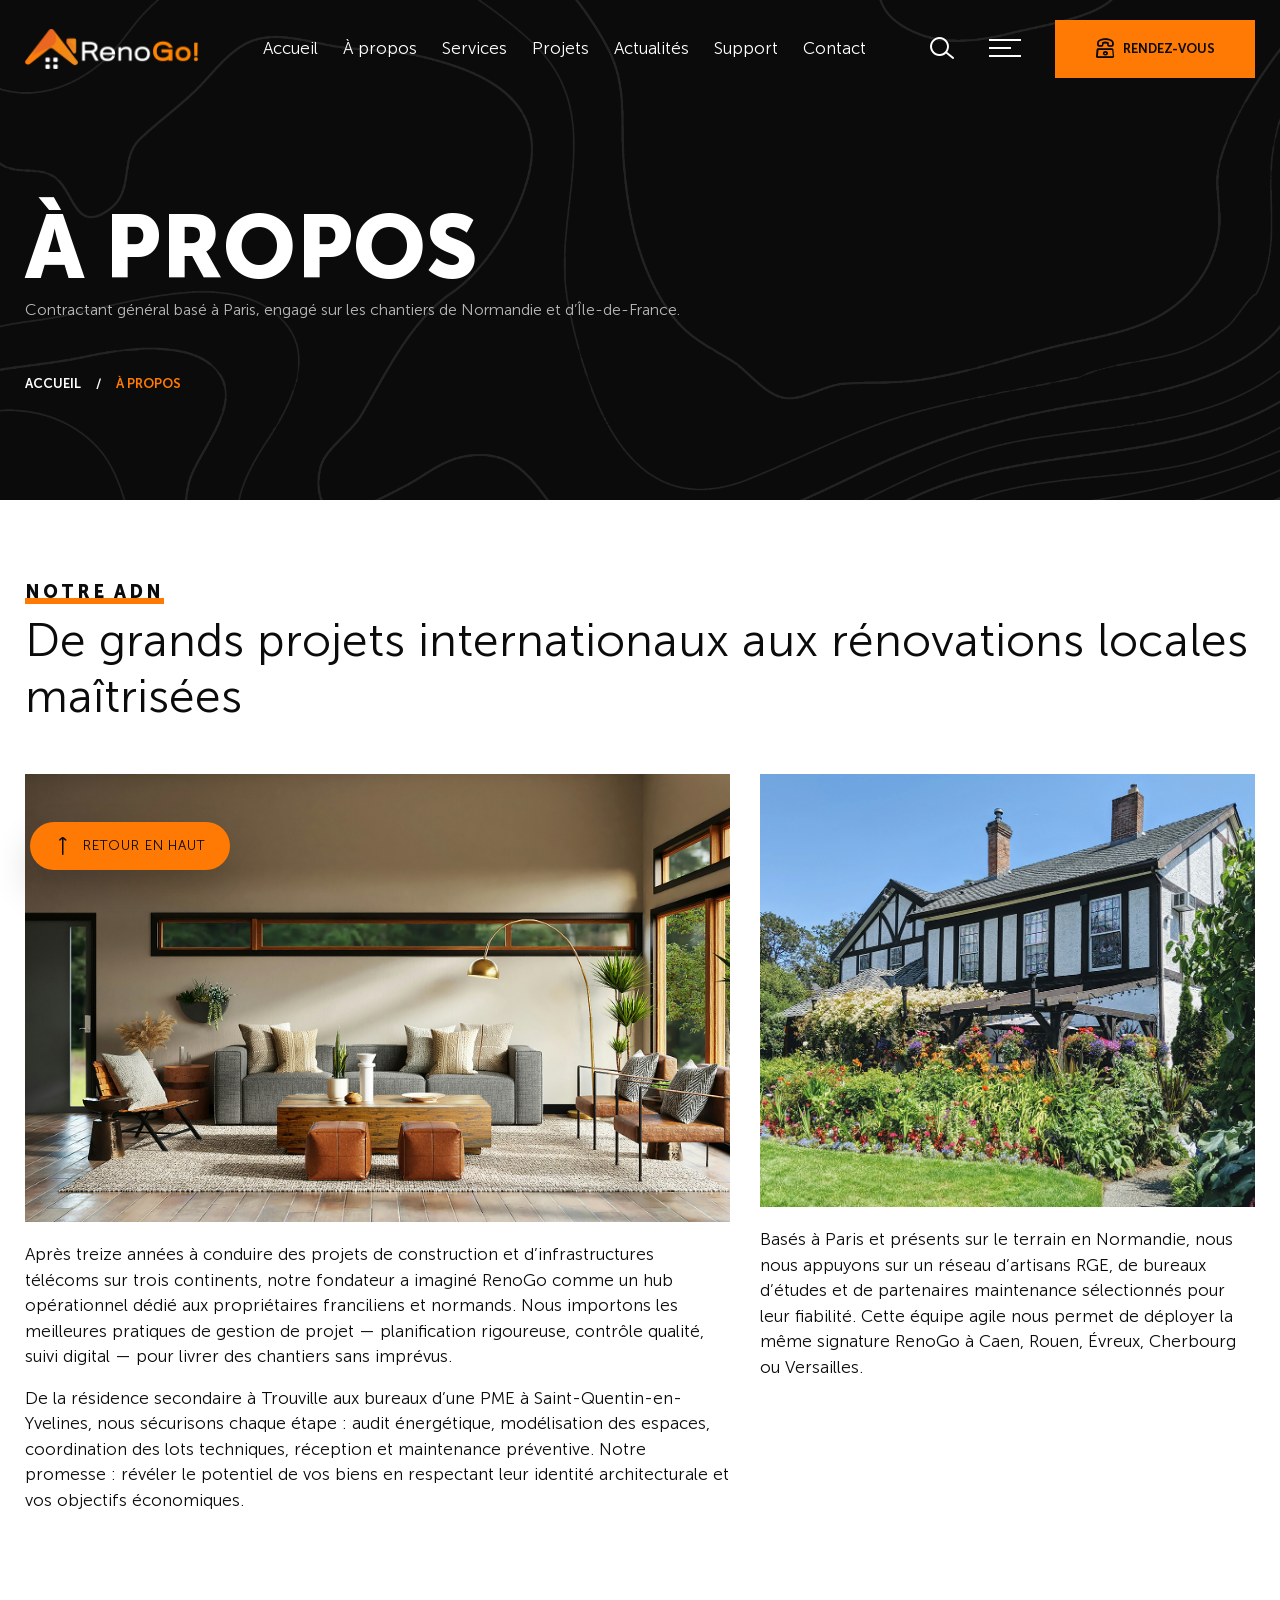
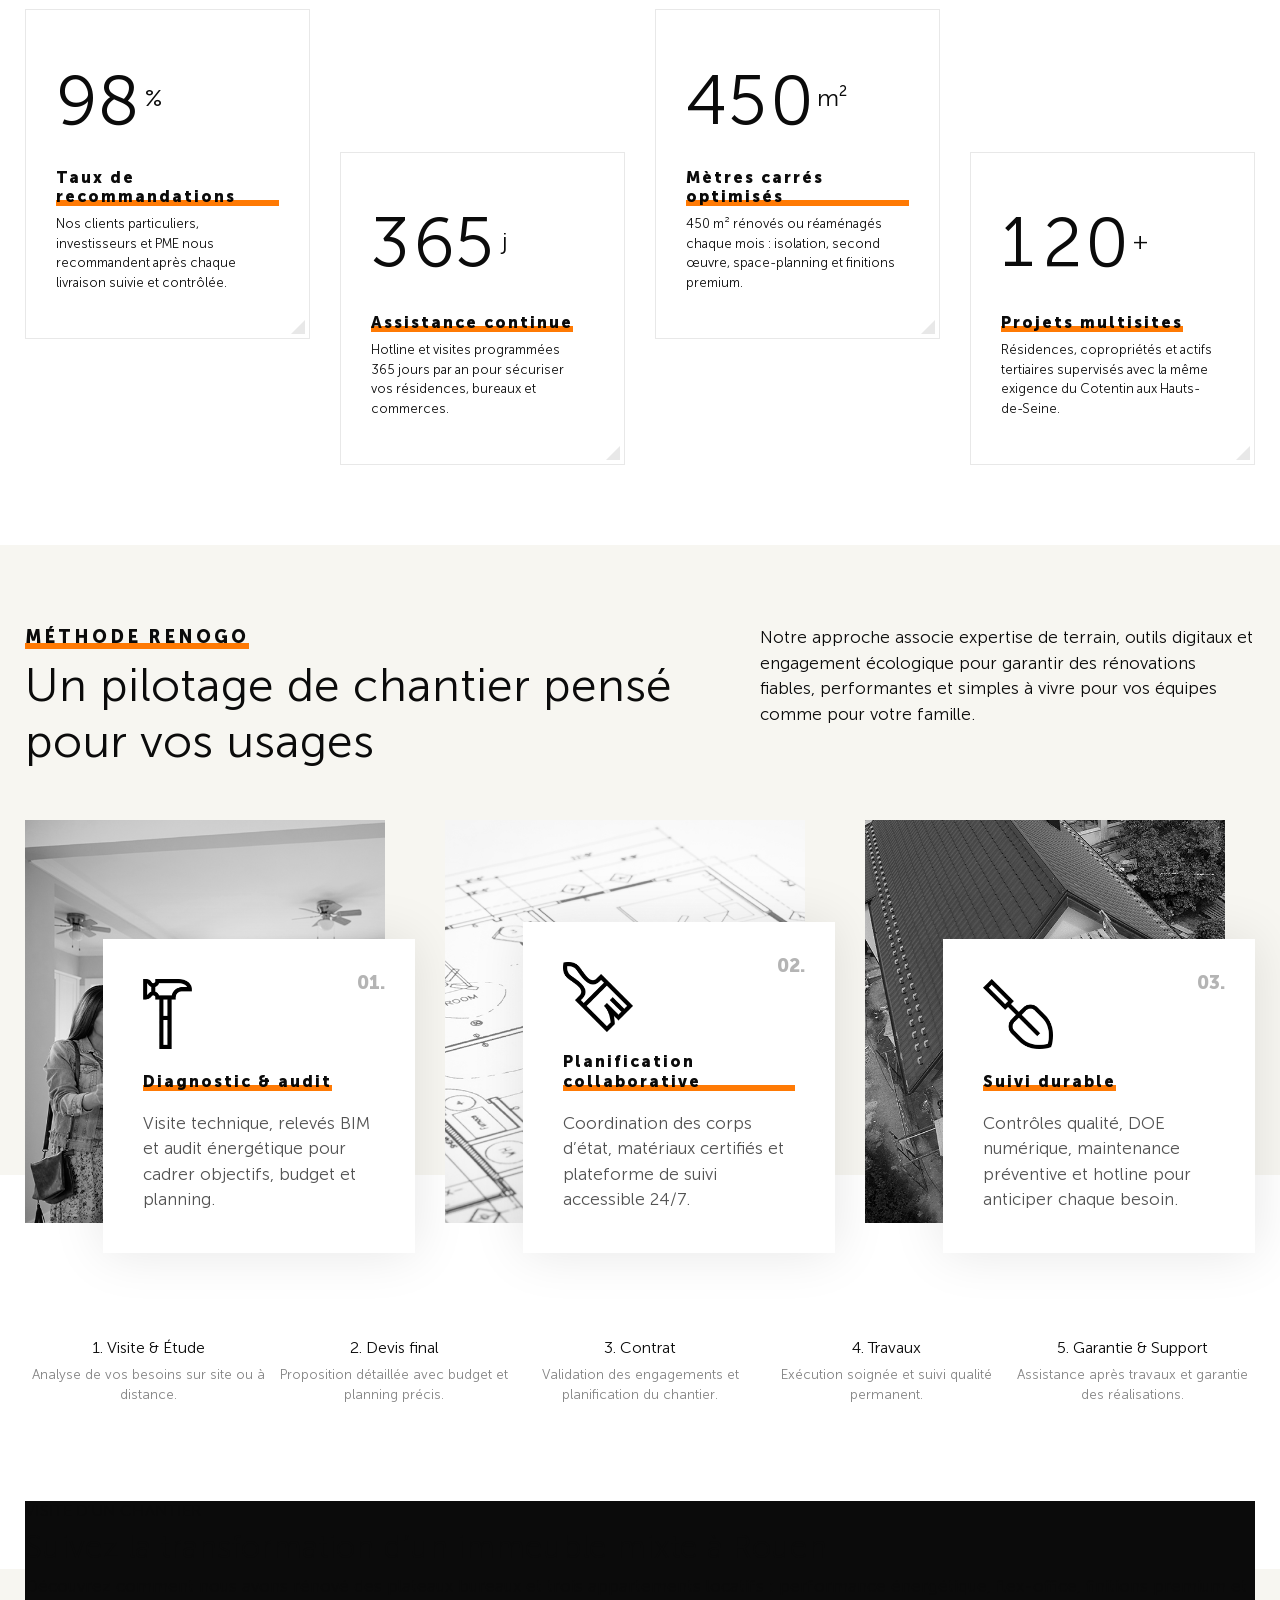
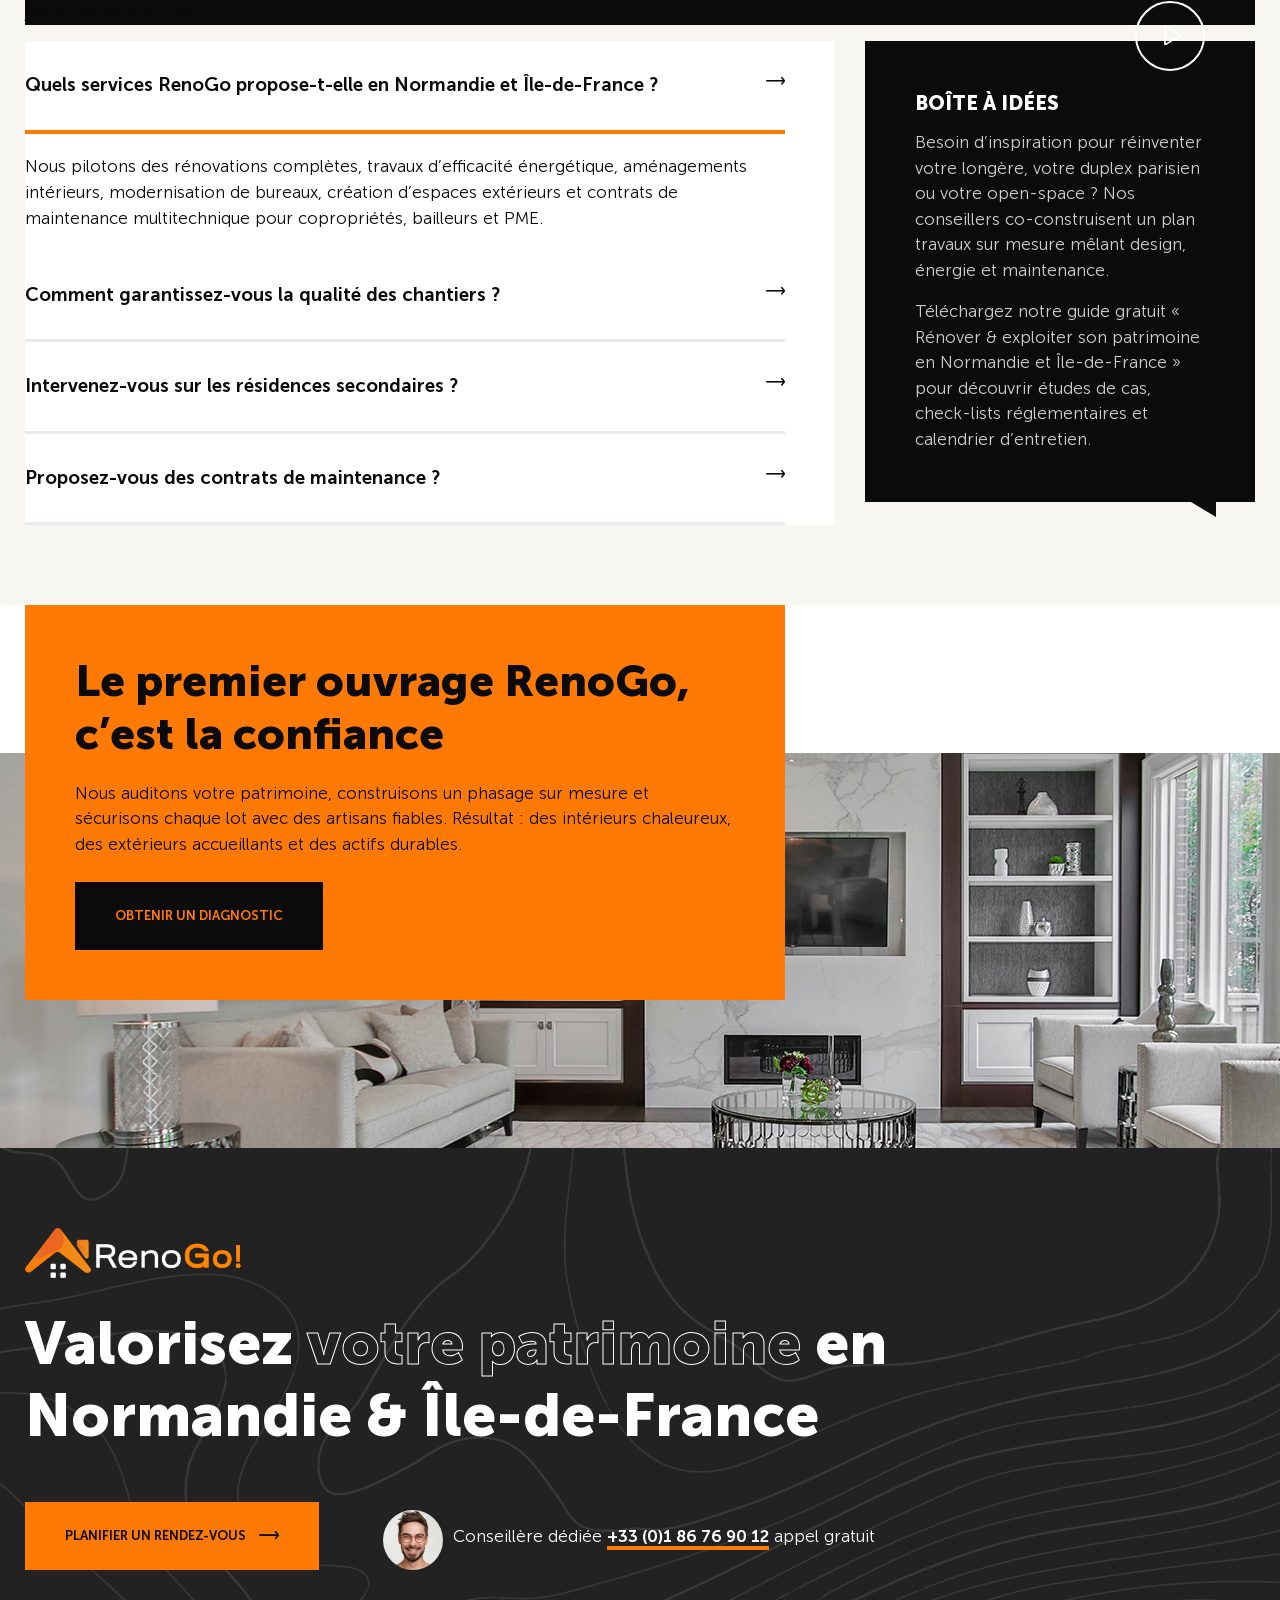
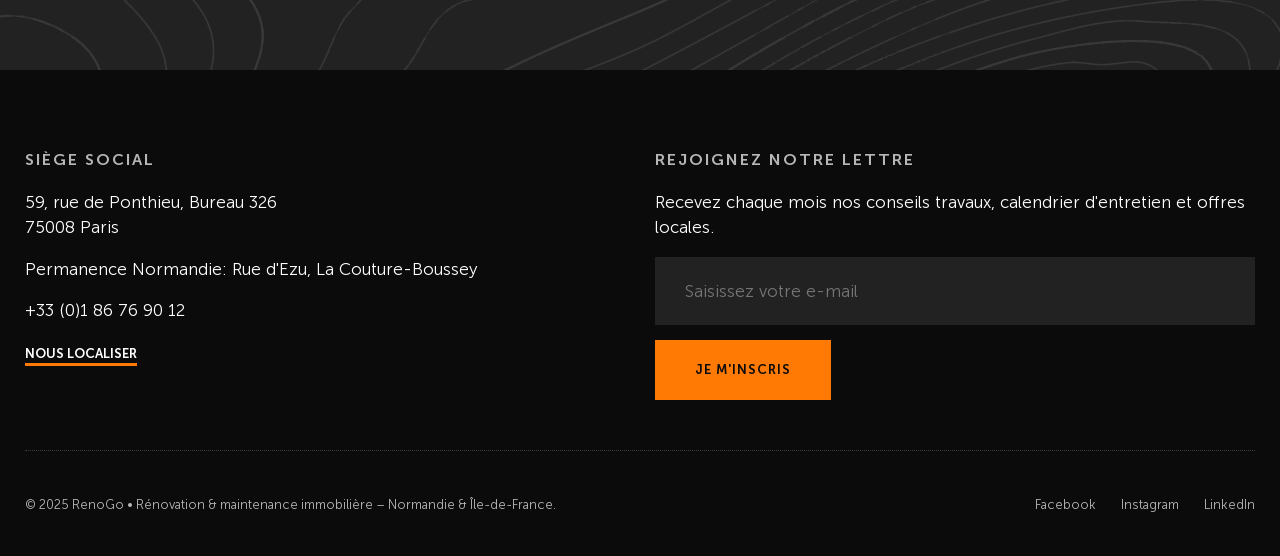
==== commit 2078d9cf: "Revert "Add responsive top support bar across pages" This reverts commit 1ea34d2f36ecc62ca5b61225233" ====
--- a/about-company.html
+++ b/about-company.html
@@ -135,25 +135,6 @@
     }
   }
   </script>
-<!-- ===== TOP CALL TO ACTION BAR ===== -->
-<div class="top-cta-bar">
-  <div class="container top-cta-container">
-    <div class="top-cta-item">
-      <i class="lni lni-timer" aria-hidden="true"></i>
-      <span>Disponible du lundi au vendredi 9h – 20h</span>
-    </div>
-    <a class="top-cta-item top-cta-link" href="https://renogo.atlassian.net/servicedesk/customer/portal/2" target="_blank" rel="noopener">
-      <i class="lni lni-life-ring" aria-hidden="true"></i>
-      <span>Assistance 24/7</span>
-    </a>
-    <a class="top-cta-item" href="tel:+33231974780" aria-label="Appeler RenoGo au 02 31 97 47 80">
-      <i class="lni lni-phone" aria-hidden="true"></i>
-      <span>02 31 97 47 80</span>
-    </a>
-  </div>
-</div>
-<!-- end top call to action bar -->
-
 <!-- ===== ASIDE (mobile drawer) ===== -->
 <aside class="side-widget">
   <div class="inner">
--- a/css/style.css
+++ b/css/style.css
@@ -672,72 +672,6 @@
   width: 100%;
 }
 
-/* TOP CTA BAR */
-.top-cta-bar {
-  background-color: #f58220;
-  color: #fff;
-  font-size: 15px;
-}
-
-.top-cta-container {
-  display: flex;
-  align-items: center;
-  justify-content: center;
-  gap: 1.5rem;
-  padding: 0.5rem 0;
-  flex-wrap: wrap;
-  text-align: center;
-}
-
-.top-cta-item {
-  display: inline-flex;
-  align-items: center;
-  justify-content: center;
-  gap: 0.5rem;
-  color: inherit;
-  font-weight: 600;
-  text-decoration: none;
-  letter-spacing: 0.02em;
-}
-
-.top-cta-item i {
-  font-size: 1rem;
-}
-
-.top-cta-item span {
-  line-height: 1.4;
-}
-
-.top-cta-link {
-  text-decoration: none;
-}
-
-.top-cta-link:hover,
-.top-cta-link:focus {
-  color: #fff;
-}
-
-.top-cta-item:focus-visible {
-  outline: 2px solid #fff;
-  outline-offset: 2px;
-}
-
-@media (max-width: 991px) {
-  .top-cta-container {
-    gap: 1rem;
-  }
-}
-
-@media (max-width: 575px) {
-  .top-cta-bar {
-    font-size: 14px;
-  }
-
-  .top-cta-item {
-    width: 100%;
-  }
-}
-
 /* NAVBAR */
 .navbar {
   width: 100%;
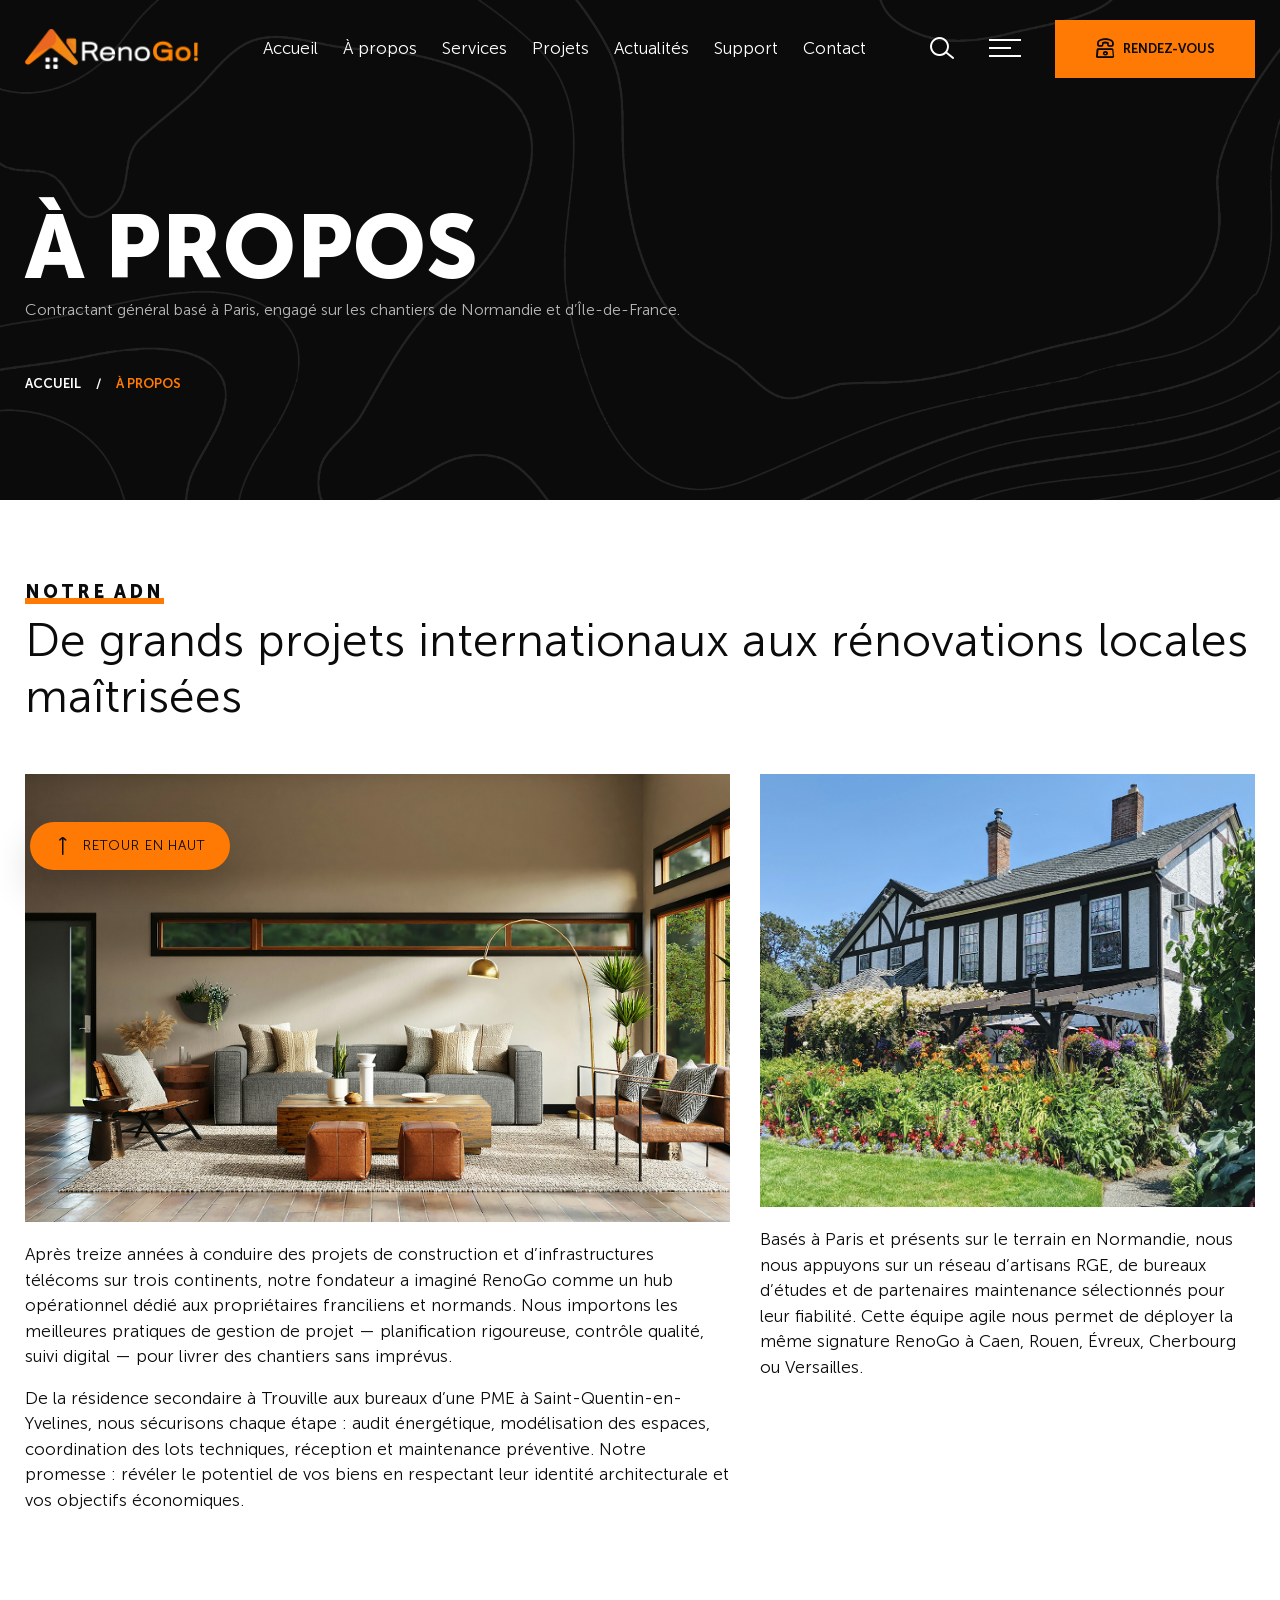
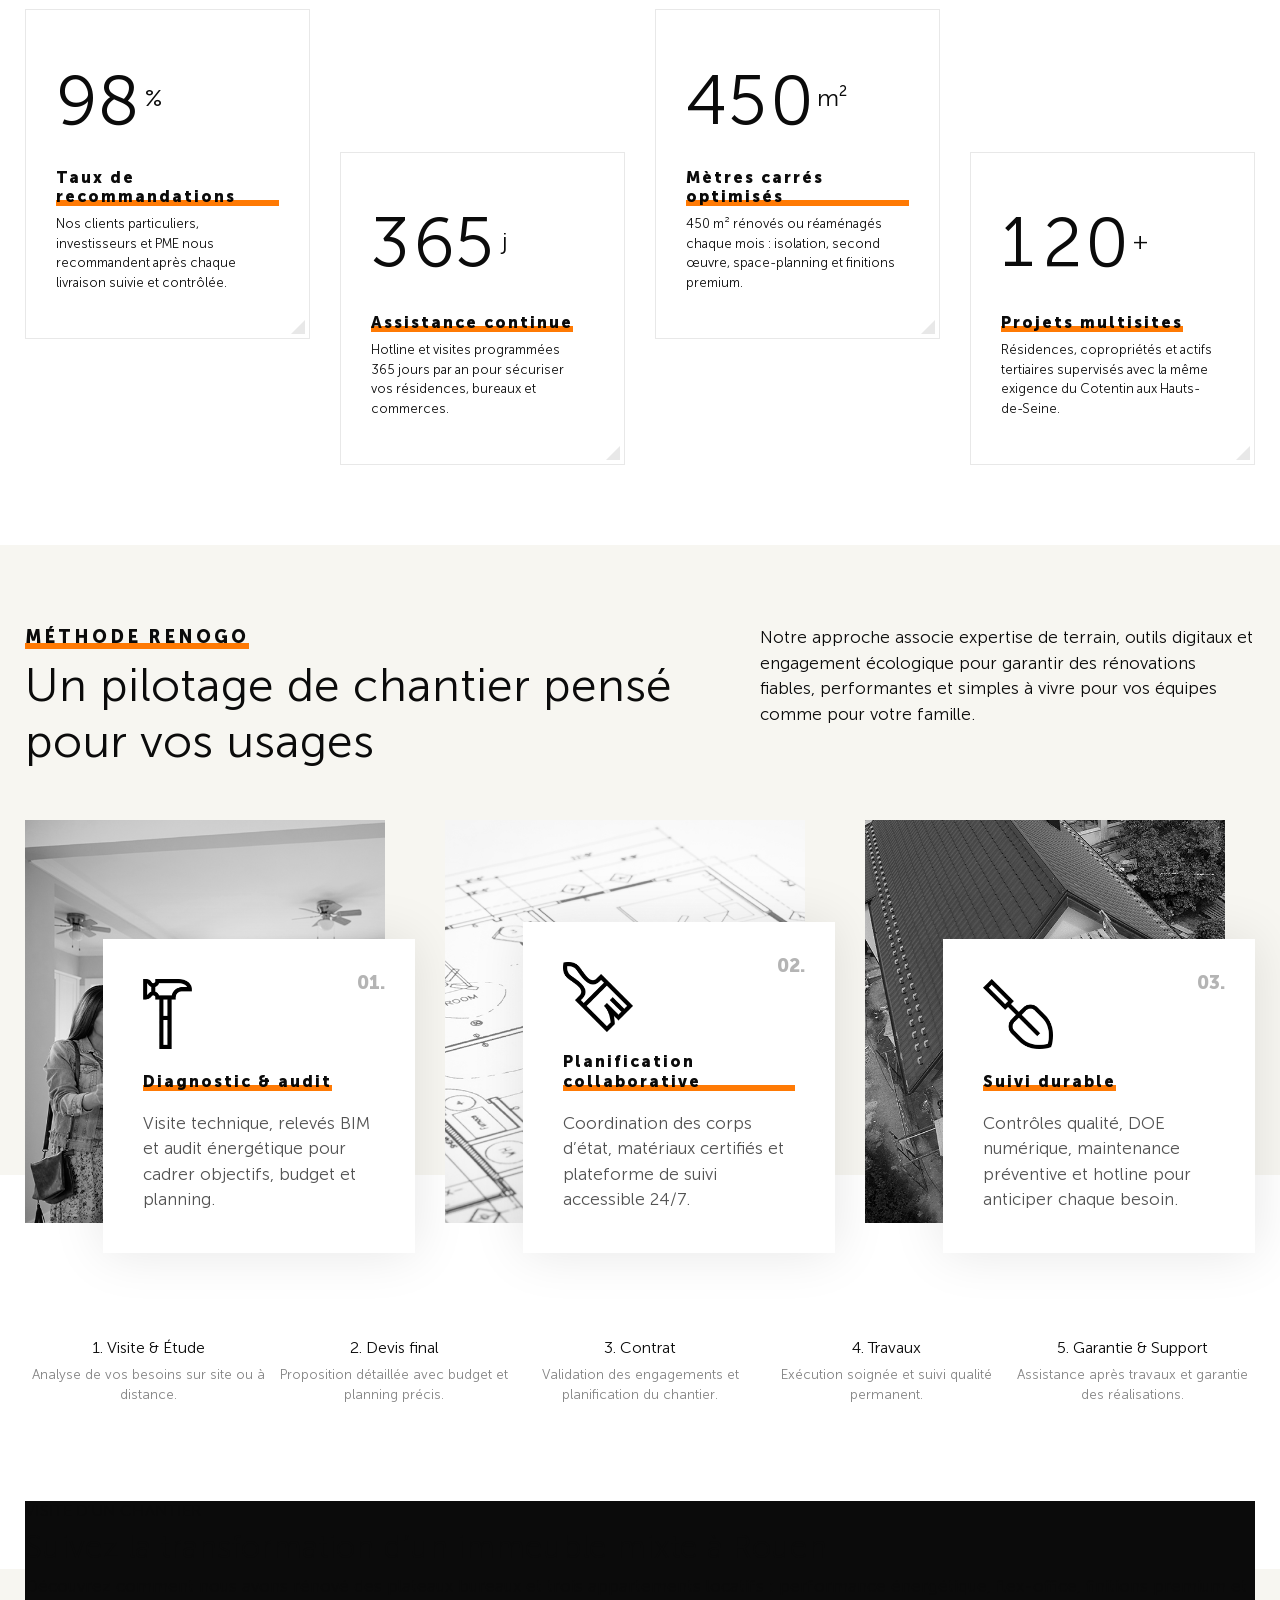
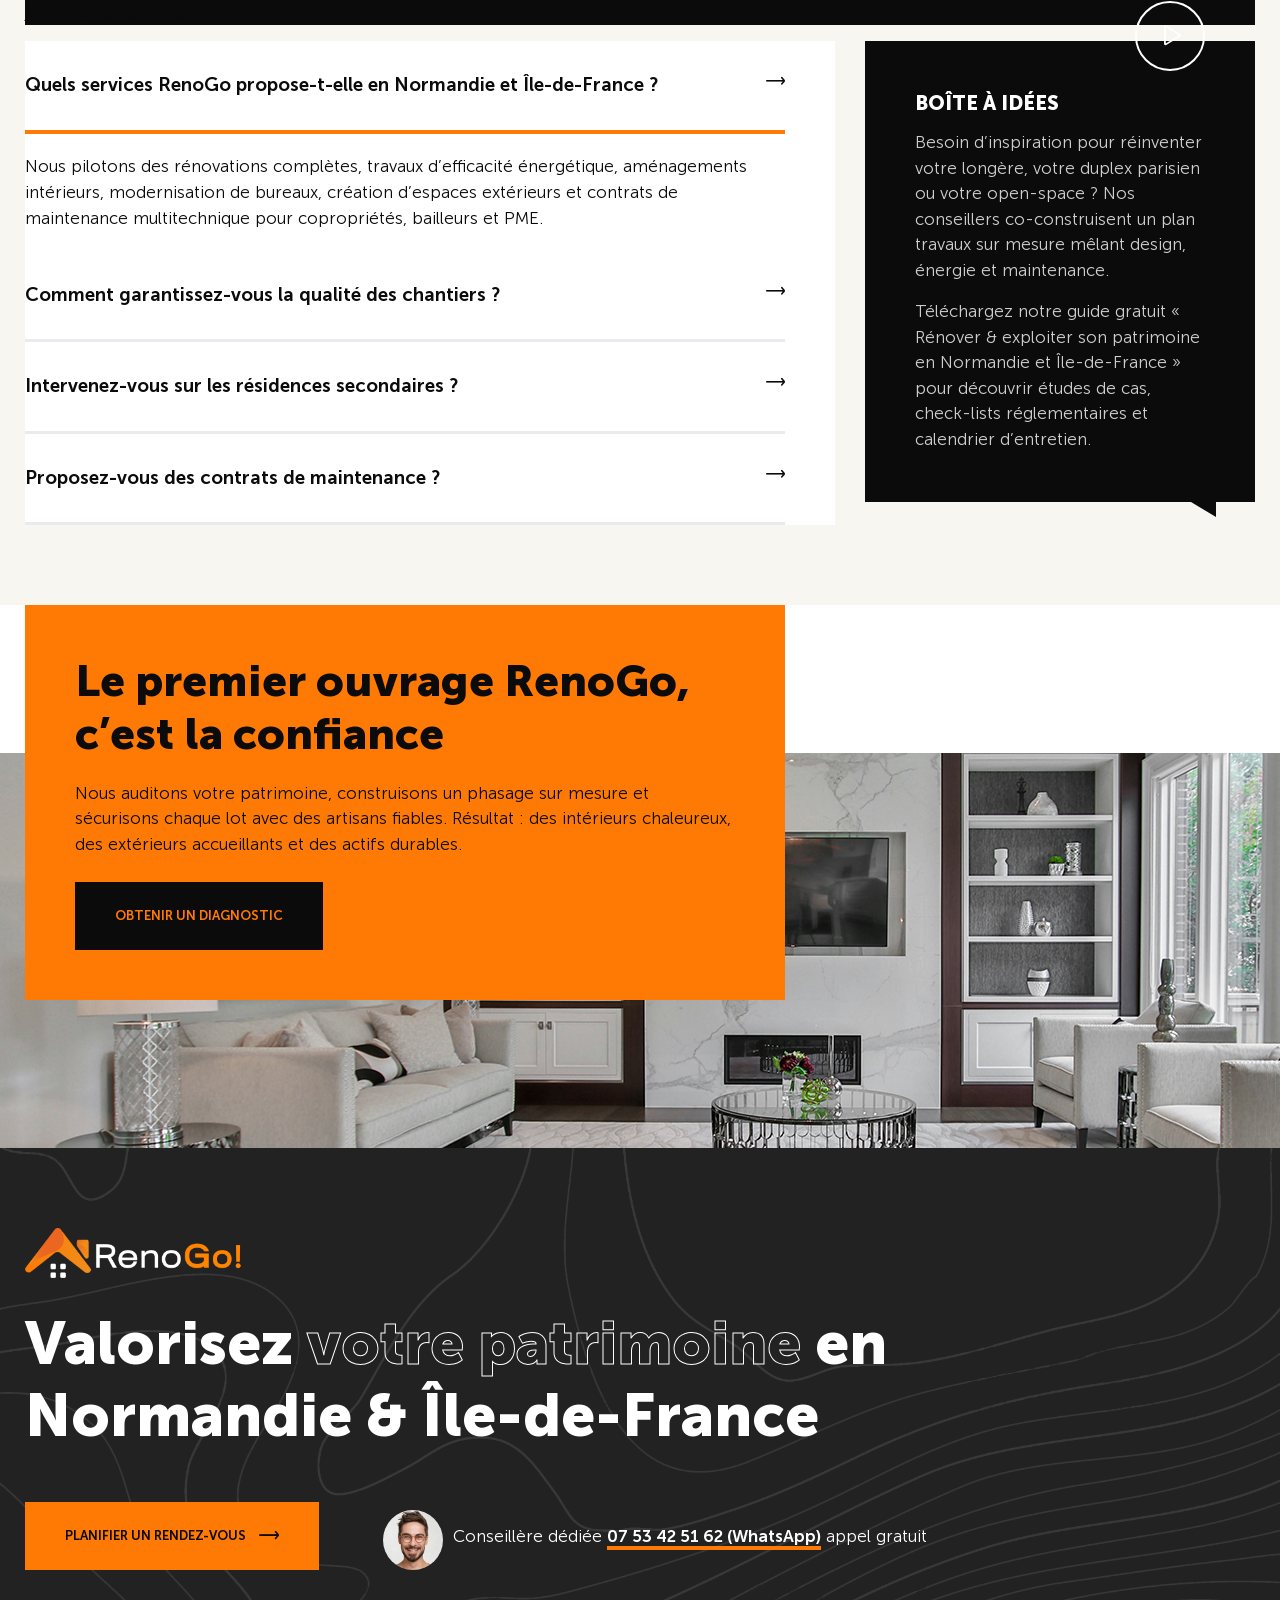
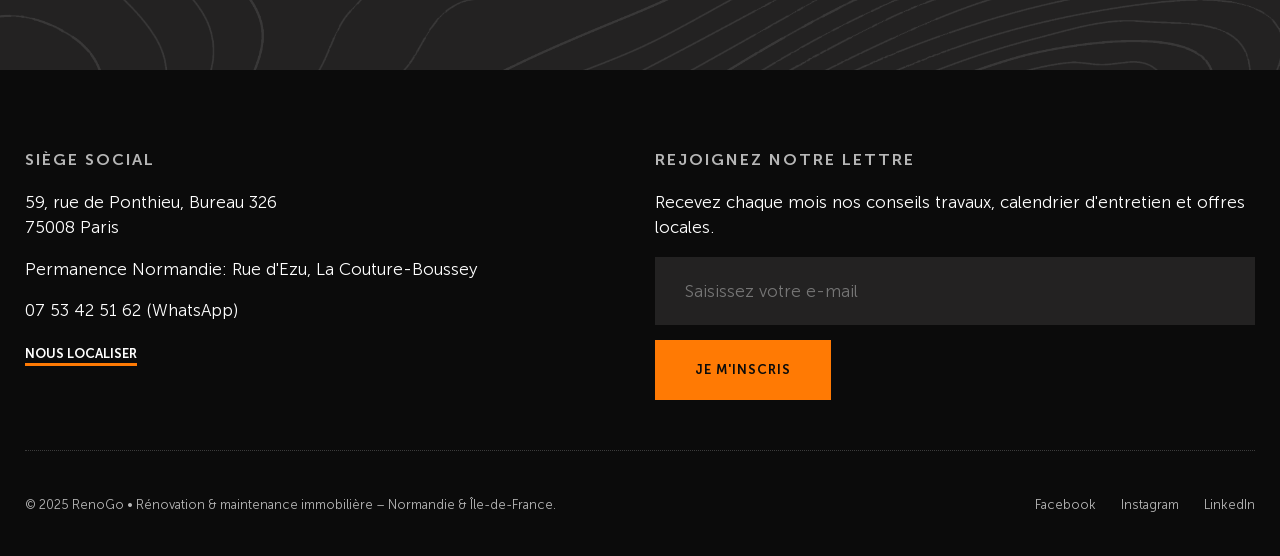
==== commit b9956cd2: "Update contact number across site" ====
--- a/about-company.html
+++ b/about-company.html
@@ -76,7 +76,7 @@
     "logo": "https://www.renogo.fr/assets/logo/renogo-logo.svg",
     "image": "https://www.renogo.fr/assets/og/renogo-cover.jpg",
     "description": "Rénovation globale, aménagement d’espaces et maintenance immobilière pour maisons, bureaux et copropriétés.",
-    "telephone": "+33-1-23-45-67-89",
+    "telephone": "07 53 42 51 62",
     "areaServed": "FR",
     "priceRange": "€€",
     "foundingDate": "2025",
@@ -160,7 +160,7 @@
         <p>59, rue de Ponthieu, Bureau 326<br>75008 Paris</p>
         <p>Coordination des projets en Île-de-France<br>
            Interventions en Normandie (Rouen, Caen, Évreux…)</p>
-        <p>+33 2 32 00 00 05</p>
+        <p>07 53 42 51 62 (WhatsApp)</p>
       </address>
 
       <h6 class="widget-title">SUIVEZ-NOUS</h6>
@@ -528,7 +528,7 @@
                                 <img src="images/author01.jpg" alt="Conseiller RenoGo">
                           </figure>Conseillère dédiée
 
-                          <b>+33 (0)1 86 76 90 12</b> appel gratuit
+                          <b>07 53 42 51 62 (WhatsApp)</b> appel gratuit
                   </div>
                   <!-- end sales-representive -->
                 </div>
@@ -548,7 +548,7 @@
         <h6 class="widget-title">SIÈGE SOCIAL</h6>
         <address><p>59, rue de Ponthieu, Bureau 326<br>75008 Paris</p>
                   <p>Permanence Normandie: Rue d'Ezu, La Couture-Boussey</p>
-                  <p>+33 (0)1 86 76 90 12</p>
+                  <p>07 53 42 51 62 (WhatsApp)</p>
                         <a href="https://www.google.com/maps/search/?api=1&query=59+rue+de+Ponthieu+Bureau+326+75008+Paris" data-fancybox data-width="640" data-height="360">NOUS LOCALISER</a>
                         </address>
       </div>
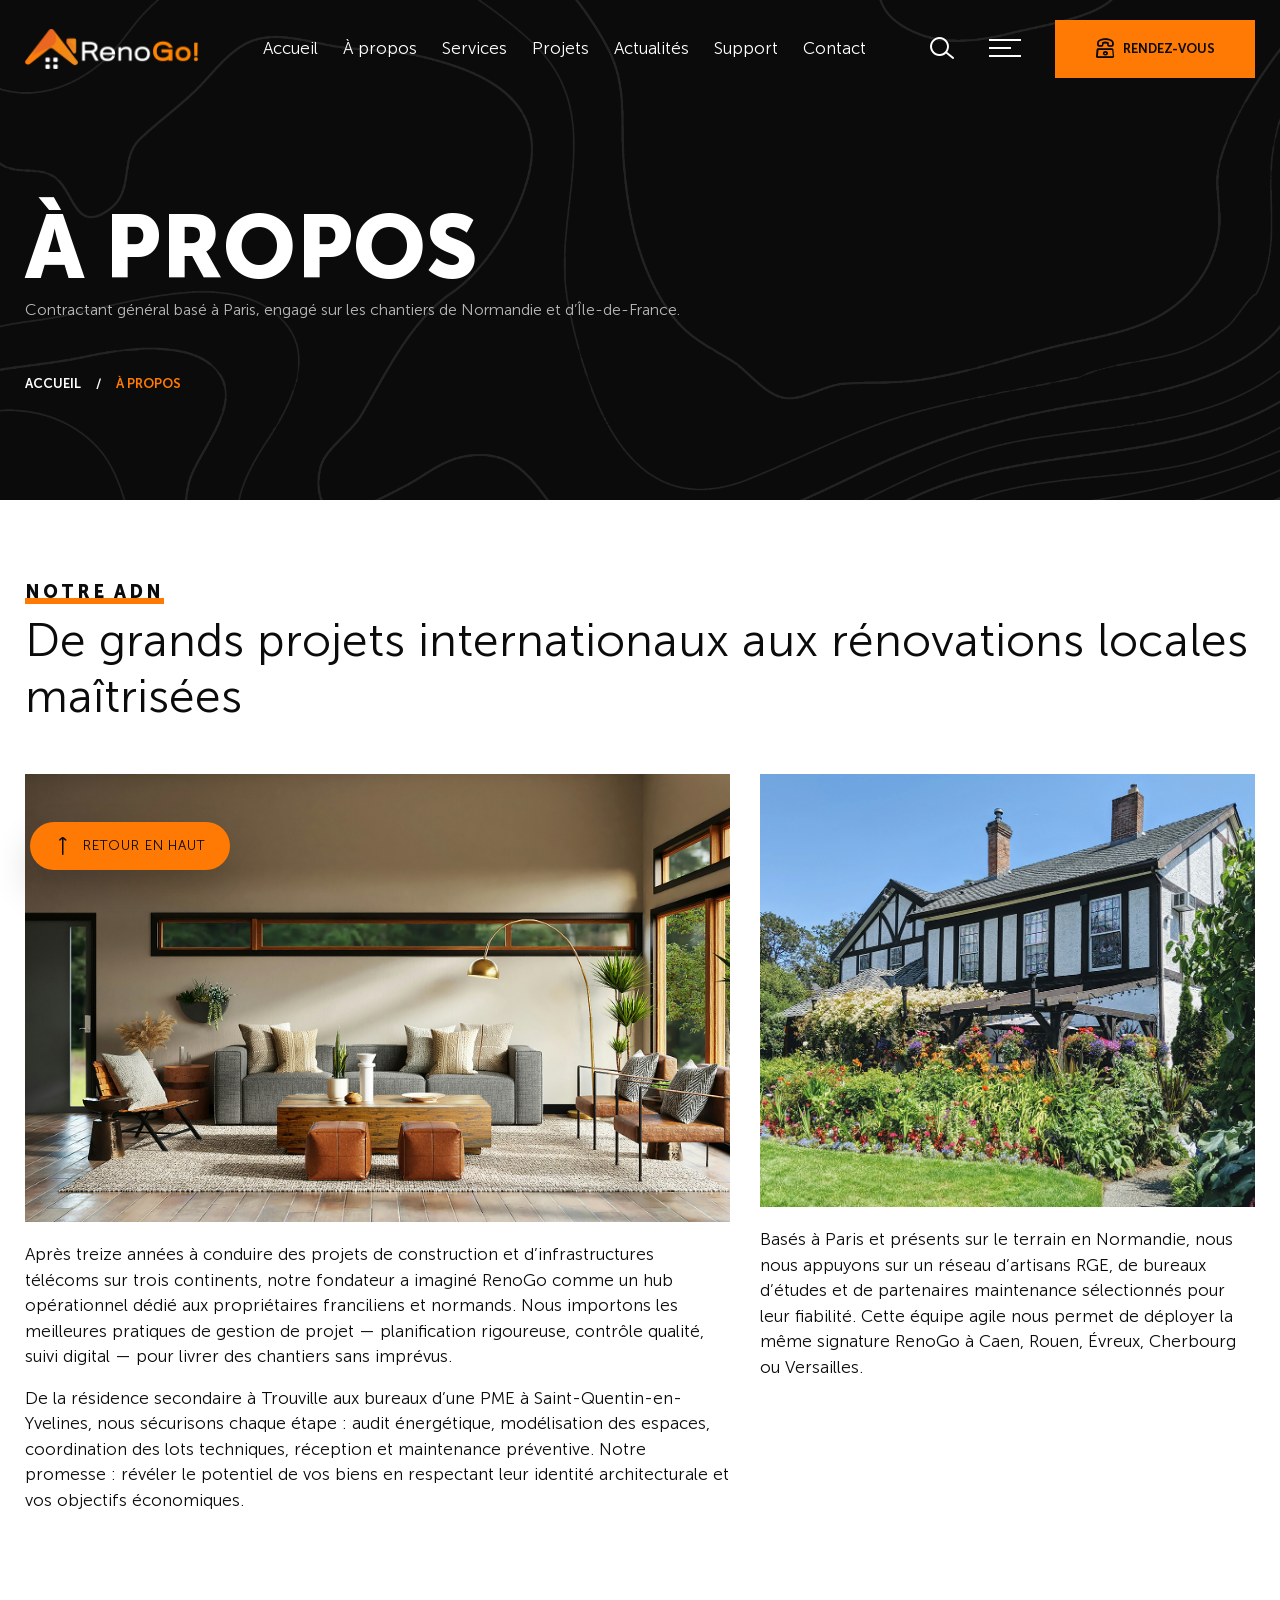
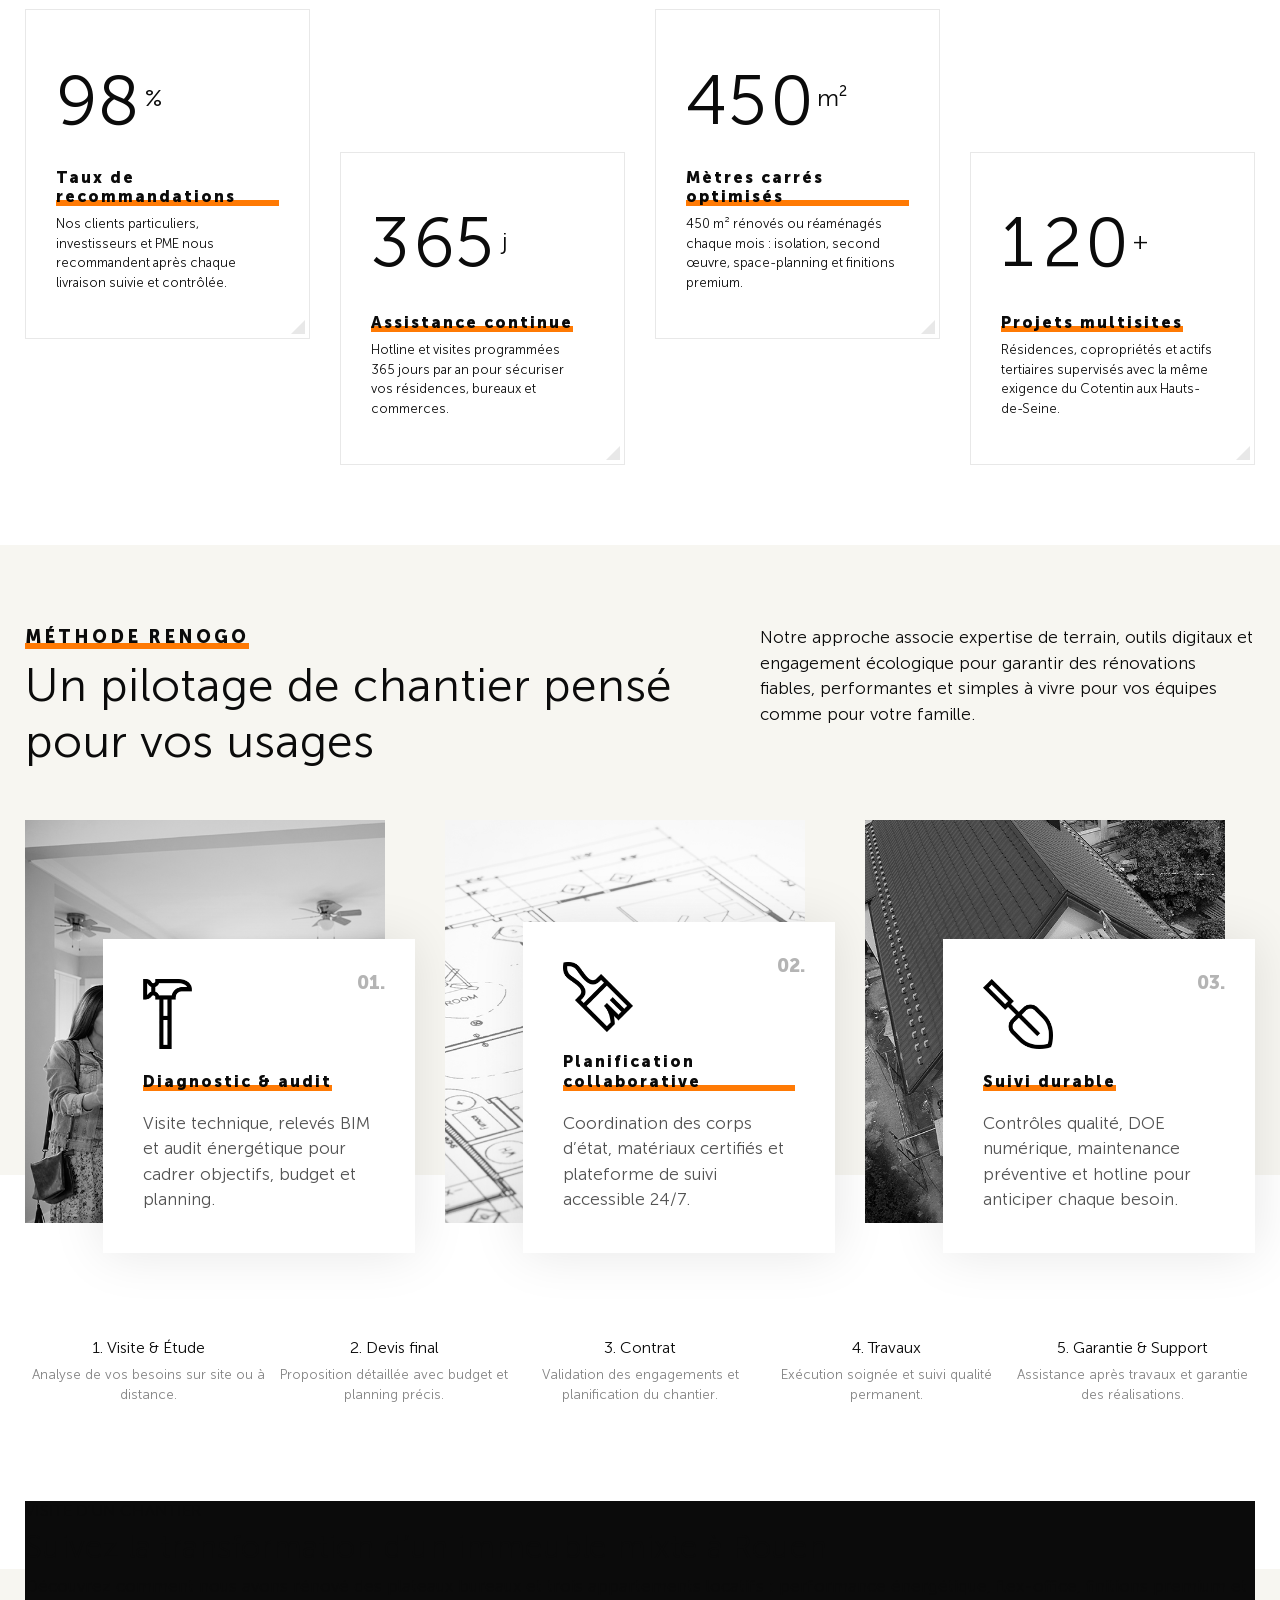
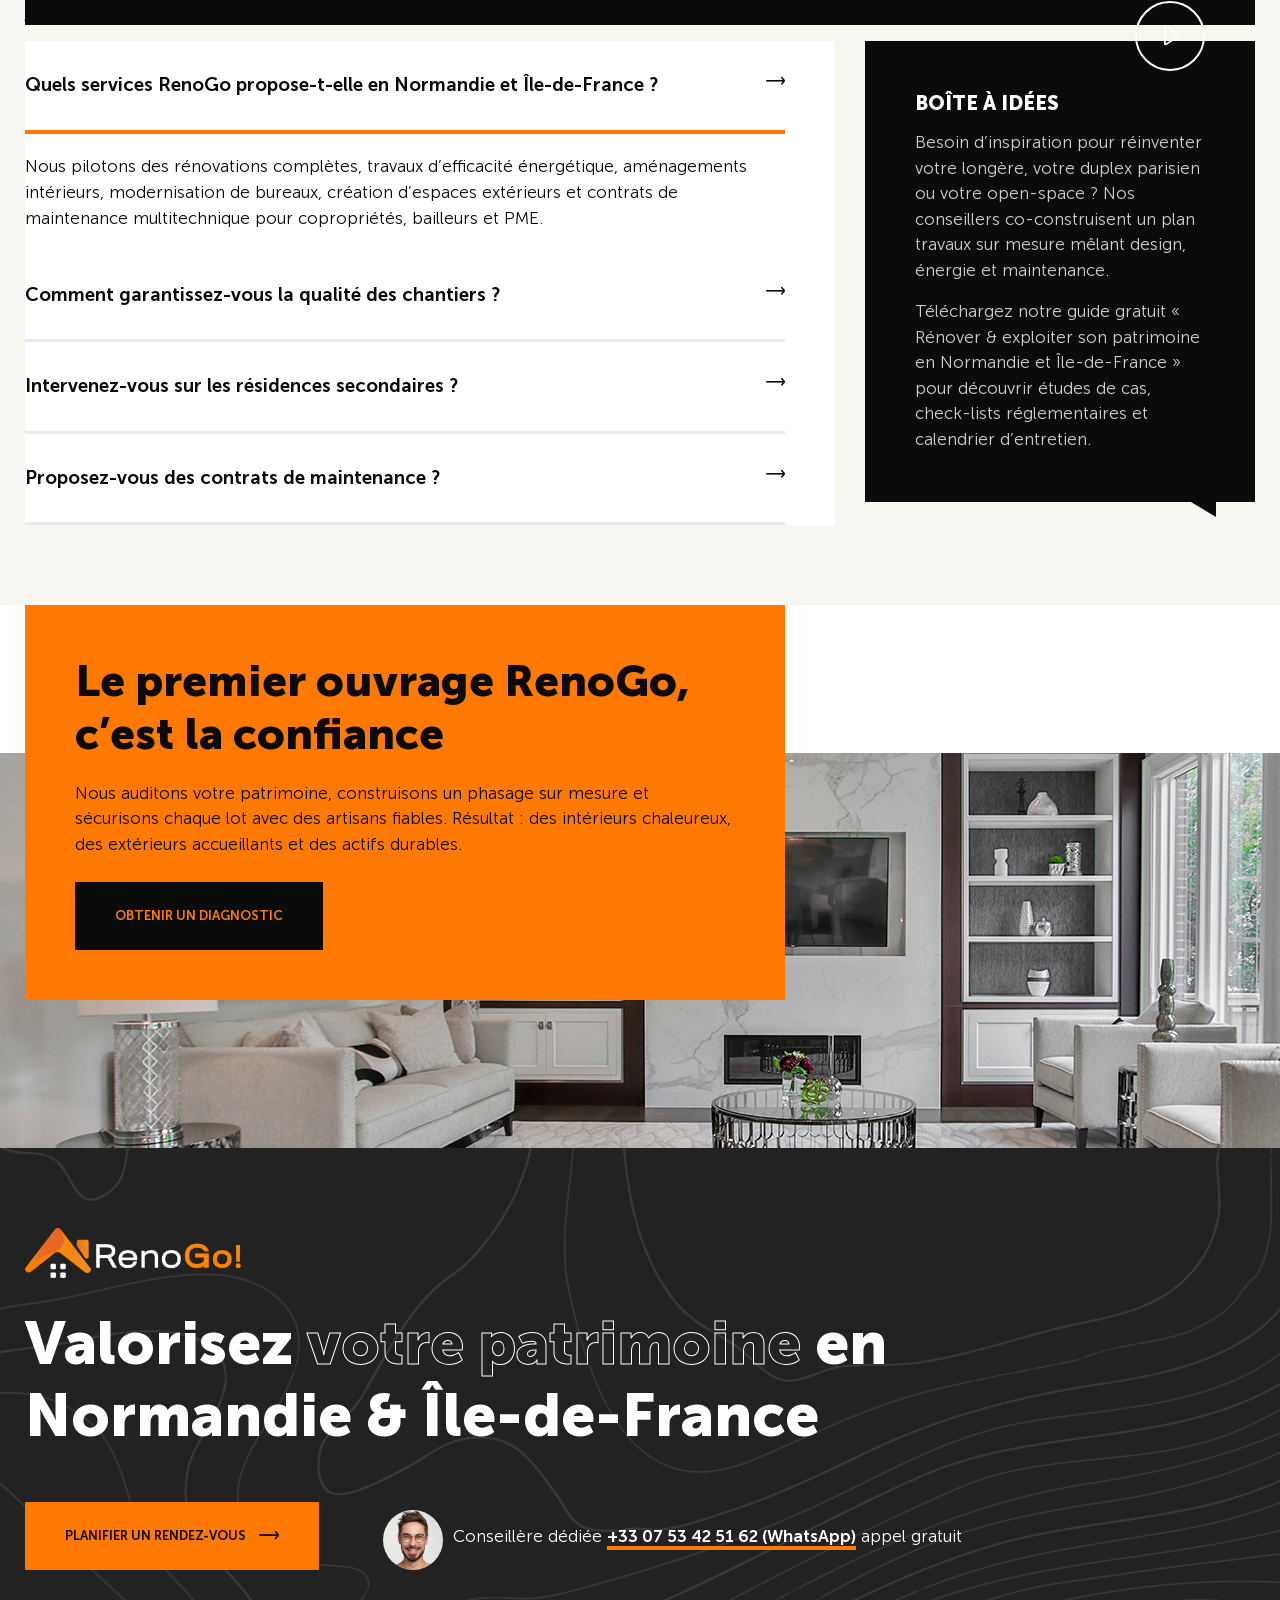
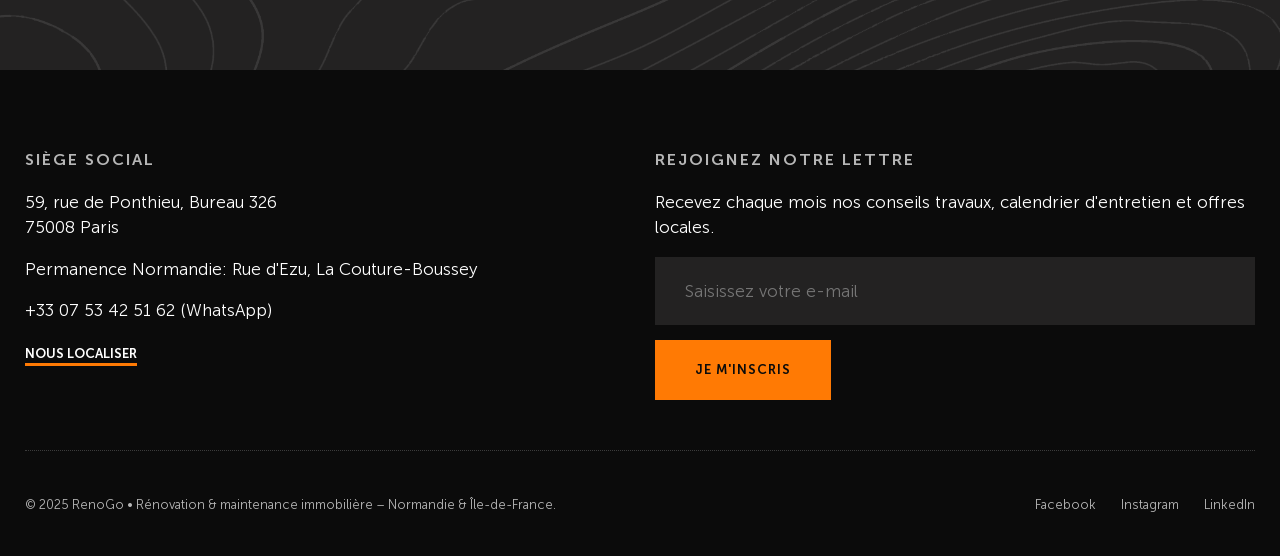
==== commit ae26a7ff: "Update contact number across pages" ====
--- a/about-company.html
+++ b/about-company.html
@@ -76,7 +76,7 @@
     "logo": "https://www.renogo.fr/assets/logo/renogo-logo.svg",
     "image": "https://www.renogo.fr/assets/og/renogo-cover.jpg",
     "description": "Rénovation globale, aménagement d’espaces et maintenance immobilière pour maisons, bureaux et copropriétés.",
-    "telephone": "07 53 42 51 62",
+    "telephone": "+33 07 53 42 51 62",
     "areaServed": "FR",
     "priceRange": "€€",
     "foundingDate": "2025",
@@ -160,7 +160,7 @@
         <p>59, rue de Ponthieu, Bureau 326<br>75008 Paris</p>
         <p>Coordination des projets en Île-de-France<br>
            Interventions en Normandie (Rouen, Caen, Évreux…)</p>
-        <p>07 53 42 51 62 (WhatsApp)</p>
+        <p>+33 07 53 42 51 62 (WhatsApp)</p>
       </address>
 
       <h6 class="widget-title">SUIVEZ-NOUS</h6>
@@ -528,7 +528,7 @@
                                 <img src="images/author01.jpg" alt="Conseiller RenoGo">
                           </figure>Conseillère dédiée
 
-                          <b>07 53 42 51 62 (WhatsApp)</b> appel gratuit
+                          <b>+33 07 53 42 51 62 (WhatsApp)</b> appel gratuit
                   </div>
                   <!-- end sales-representive -->
                 </div>
@@ -548,7 +548,7 @@
         <h6 class="widget-title">SIÈGE SOCIAL</h6>
         <address><p>59, rue de Ponthieu, Bureau 326<br>75008 Paris</p>
                   <p>Permanence Normandie: Rue d'Ezu, La Couture-Boussey</p>
-                  <p>07 53 42 51 62 (WhatsApp)</p>
+                  <p>+33 07 53 42 51 62 (WhatsApp)</p>
                         <a href="https://www.google.com/maps/search/?api=1&query=59+rue+de+Ponthieu+Bureau+326+75008+Paris" data-fancybox data-width="640" data-height="360">NOUS LOCALISER</a>
                         </address>
       </div>
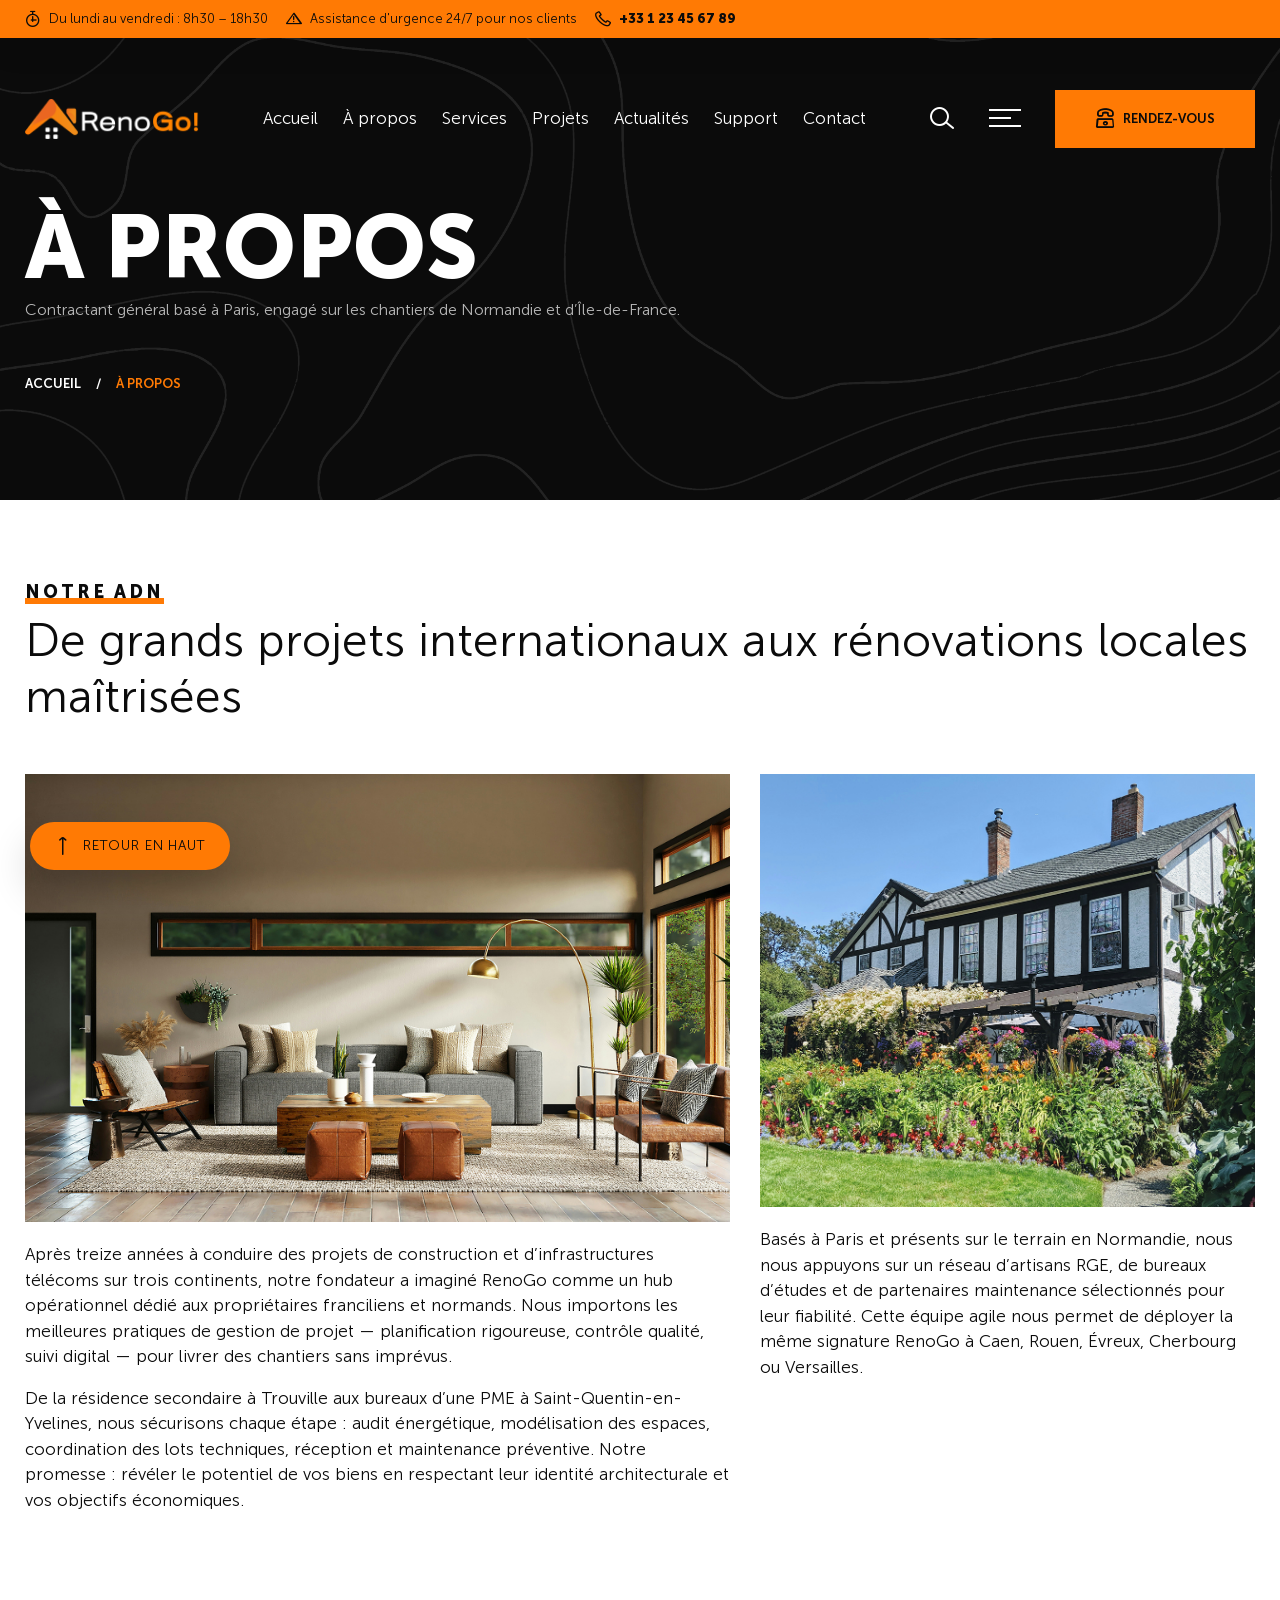
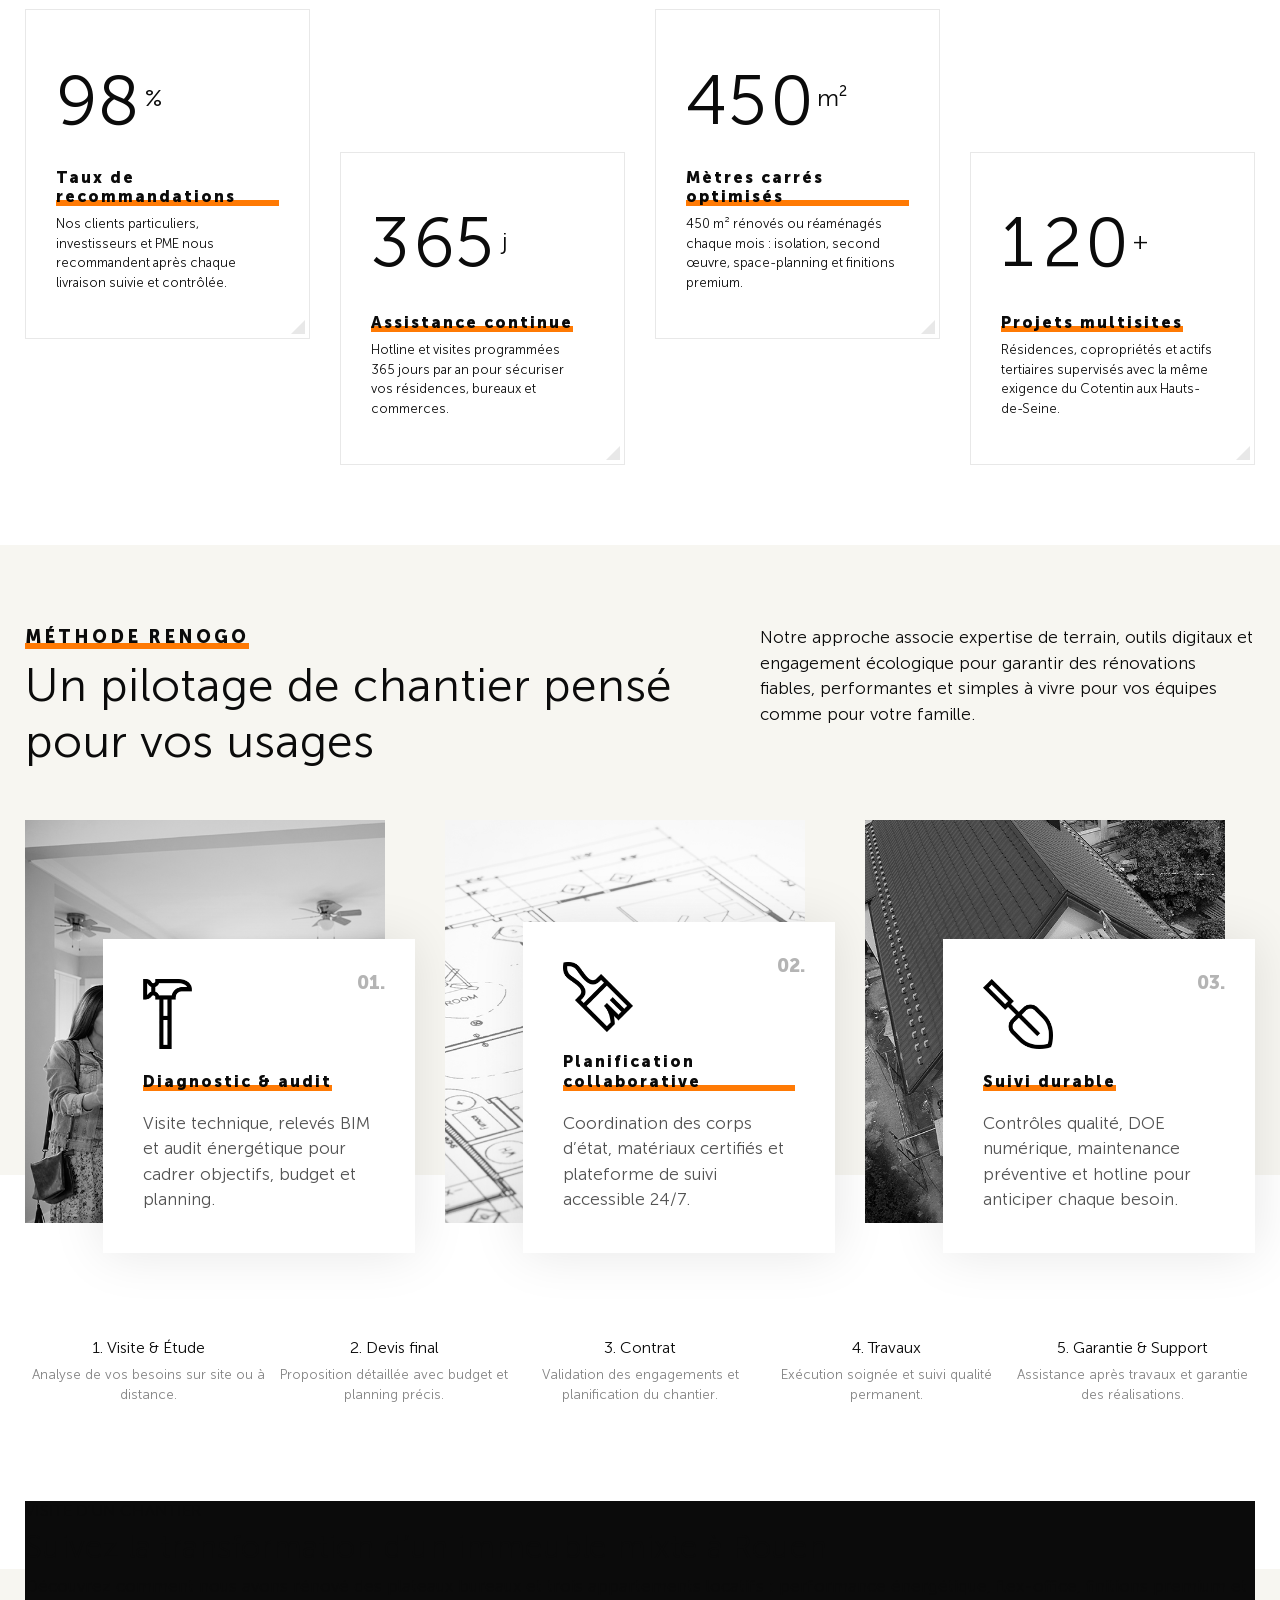
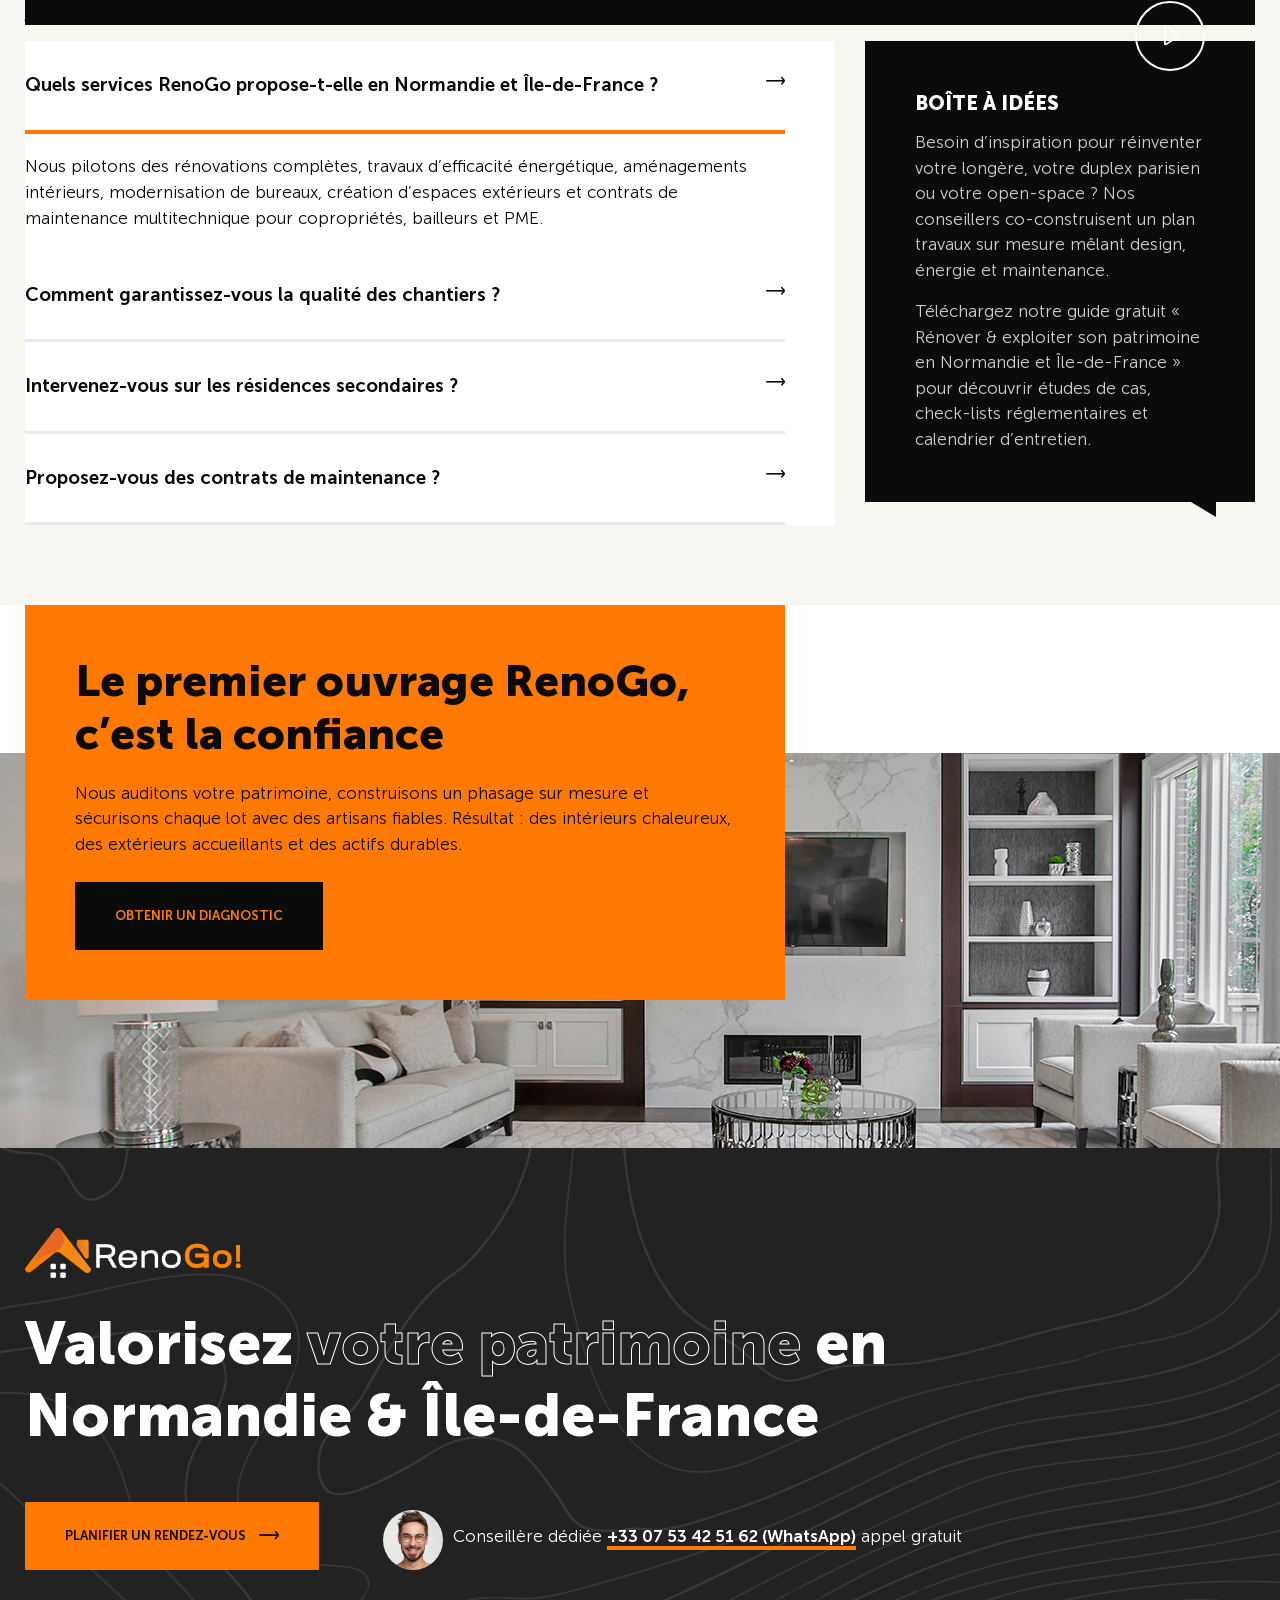
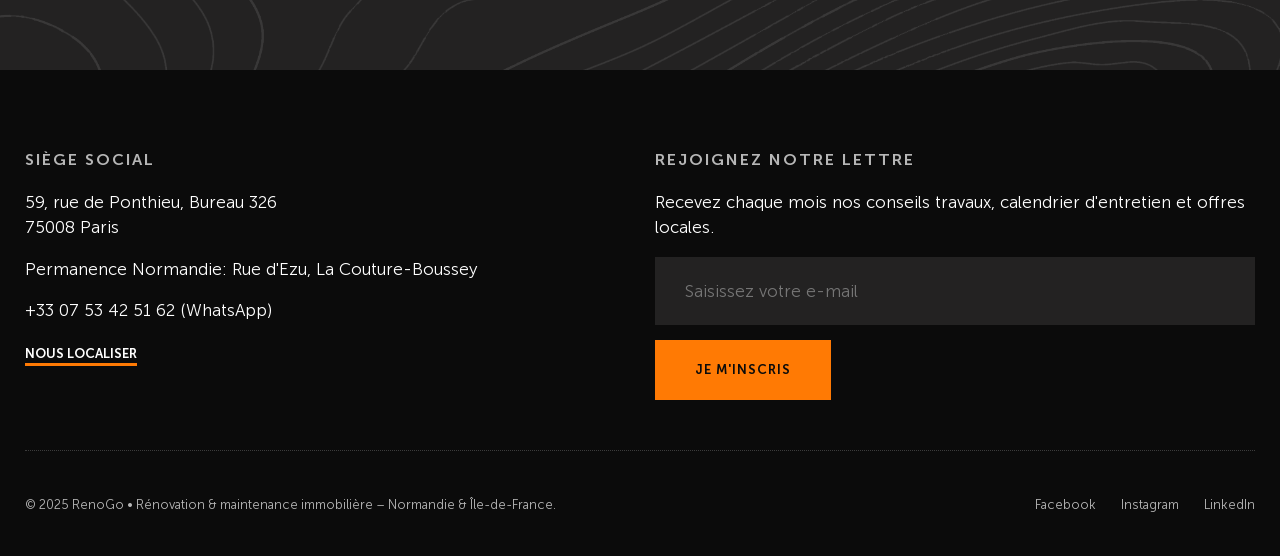
==== commit f9967f00: "Merge b8a1dee3a0529a16f50fed07754694bc5b1e5638 into 95eb4c82f9ff95fd092857d26384e73ff8cdab0a" ====
--- a/about-company.html
+++ b/about-company.html
@@ -187,6 +187,20 @@
           <li><a href="contact.html">Contact</a></li>
         </ul>
       </nav>
+      <div class="contact-info contact-info--drawer" role="region" aria-label="Informations de contact RenoGo">
+        <div class="contact-info__item">
+          <i class="lni lni-timer" aria-hidden="true"></i>
+          <span>Du lundi au vendredi : 8h30 – 18h30</span>
+        </div>
+        <div class="contact-info__item">
+          <i class="lni lni-warning" aria-hidden="true"></i>
+          <span>Assistance d'urgence 24/7 pour nos clients</span>
+        </div>
+        <a href="tel:+33123456789" class="contact-info__item contact-info__link" aria-label="Appeler RenoGo au +33 1 23 45 67 89">
+          <i class="lni lni-phone" aria-hidden="true"></i>
+          <span>+33 1 23 45 67 89</span>
+        </a>
+      </div>
     </div>
     <!-- end show-mobile -->
 
@@ -197,6 +211,22 @@
 <!-- end side-widget -->
 
 
+<div class="top-bar" role="region" aria-label="Informations de contact RenoGo">
+  <div class="container contact-info">
+    <div class="contact-info__item">
+      <i class="lni lni-timer" aria-hidden="true"></i>
+      <span>Du lundi au vendredi : 8h30 – 18h30</span>
+    </div>
+    <div class="contact-info__item">
+      <i class="lni lni-warning" aria-hidden="true"></i>
+      <span>Assistance d'urgence 24/7 pour nos clients</span>
+    </div>
+    <a href="tel:+33123456789" class="contact-info__item contact-info__link" aria-label="Appeler RenoGo au +33 1 23 45 67 89">
+      <i class="lni lni-phone" aria-hidden="true"></i>
+      <span>+33 1 23 45 67 89</span>
+    </a>
+  </div>
+</div>
 <!-- ===== NAVBAR (desktop / tablet) ===== -->
 <nav class="navbar">
   <div class="container">
--- a/css/style.css
+++ b/css/style.css
@@ -672,6 +672,81 @@
   width: 100%;
 }
 
+/* TOP BAR */
+.top-bar {
+  width: 100%;
+  position: fixed;
+  left: 0;
+  top: 0;
+  z-index: 5;
+  background: #ff7a04;
+  color: #0b0b0b;
+  font-size: 13px;
+  line-height: 1.4;
+  padding: 10px 0;
+  box-shadow: 0 12px 30px rgba(0, 0, 0, 0.08);
+}
+.top-bar .contact-info {
+  width: 100%;
+  justify-content: flex-start;
+}
+.contact-info {
+  display: flex;
+  flex-wrap: wrap;
+  align-items: center;
+  gap: 18px;
+}
+.contact-info__item {
+  display: inline-flex;
+  align-items: center;
+  gap: 8px;
+}
+.contact-info i {
+  font-size: 16px;
+}
+.contact-info__link {
+  font-weight: 700;
+  text-decoration: none;
+}
+.contact-info__link:hover,
+.contact-info__link:focus {
+  text-decoration: none;
+}
+.contact-info__link:focus-visible {
+  outline: 2px solid #0b0b0b;
+  outline-offset: 2px;
+}
+.top-bar .contact-info__item,
+.top-bar .contact-info__link {
+  color: #0b0b0b;
+}
+.top-bar .contact-info__link {
+  white-space: nowrap;
+}
+.top-bar .contact-info i {
+  color: #0b0b0b;
+}
+.contact-info--drawer {
+  width: 100%;
+  display: flex;
+  flex-direction: column;
+  align-items: flex-start;
+  gap: 12px;
+  margin-top: 20px;
+  padding-top: 20px;
+  border-top: 1px solid rgba(255, 255, 255, 0.2);
+  color: #fff;
+}
+.contact-info--drawer .contact-info__link {
+  color: #ff7a04;
+}
+.contact-info--drawer i {
+  color: #ff7a04;
+}
+.top-bar + .navbar {
+  --navbar-offset: 70px;
+}
+
 /* NAVBAR */
 .navbar {
   width: 100%;
@@ -680,7 +755,7 @@
   padding: 20px 0;
   position: fixed;
   left: 0;
-  top: 0;
+  top: var(--navbar-offset, 0);
   z-index: 4;
   transition: top ease 1s;
 }
@@ -688,7 +763,7 @@
   background: #0b0b0b;
 }
 .navbar.nav-down {
-  top: 0;
+  top: var(--navbar-offset, 0);
 }
 .navbar.nav-up {
   top: -100%;
@@ -3441,6 +3516,14 @@
 
 /* RESPONSIVE MEDIUM  */
 @media only screen and (max-width: 1199px), only screen and (max-device-width: 1199px) {
+  .top-bar .contact-info {
+    gap: 14px;
+  }
+
+  .top-bar + .navbar {
+    --navbar-offset: 80px;
+  }
+
   .navbar .navbar-button {
     padding: 0 15px;
     margin-left: 20px;
@@ -3480,6 +3563,24 @@
 }
 /* RESPONSIVE TABLET  */
 @media only screen and (max-width: 991px), only screen and (max-device-width: 991px) {
+  .top-bar {
+    padding: 14px 0;
+  }
+
+  .top-bar .contact-info {
+    flex-direction: column;
+    align-items: flex-start;
+    gap: 12px;
+  }
+
+  .top-bar + .navbar {
+    --navbar-offset: 112px;
+  }
+
+  .contact-info--drawer {
+    gap: 16px;
+  }
+
   .side-widget {
     box-shadow: none;
   }
@@ -3674,6 +3775,14 @@
 }
 /* RESPONSIVE MOBILE */
 @media only screen and (max-width: 767px), only screen and (max-device-width: 767px) {
+  .top-bar + .navbar {
+    --navbar-offset: 140px;
+  }
+
+  .contact-info--drawer {
+    gap: 18px;
+  }
+
   .side-widget {
     width: 240px;
   }
